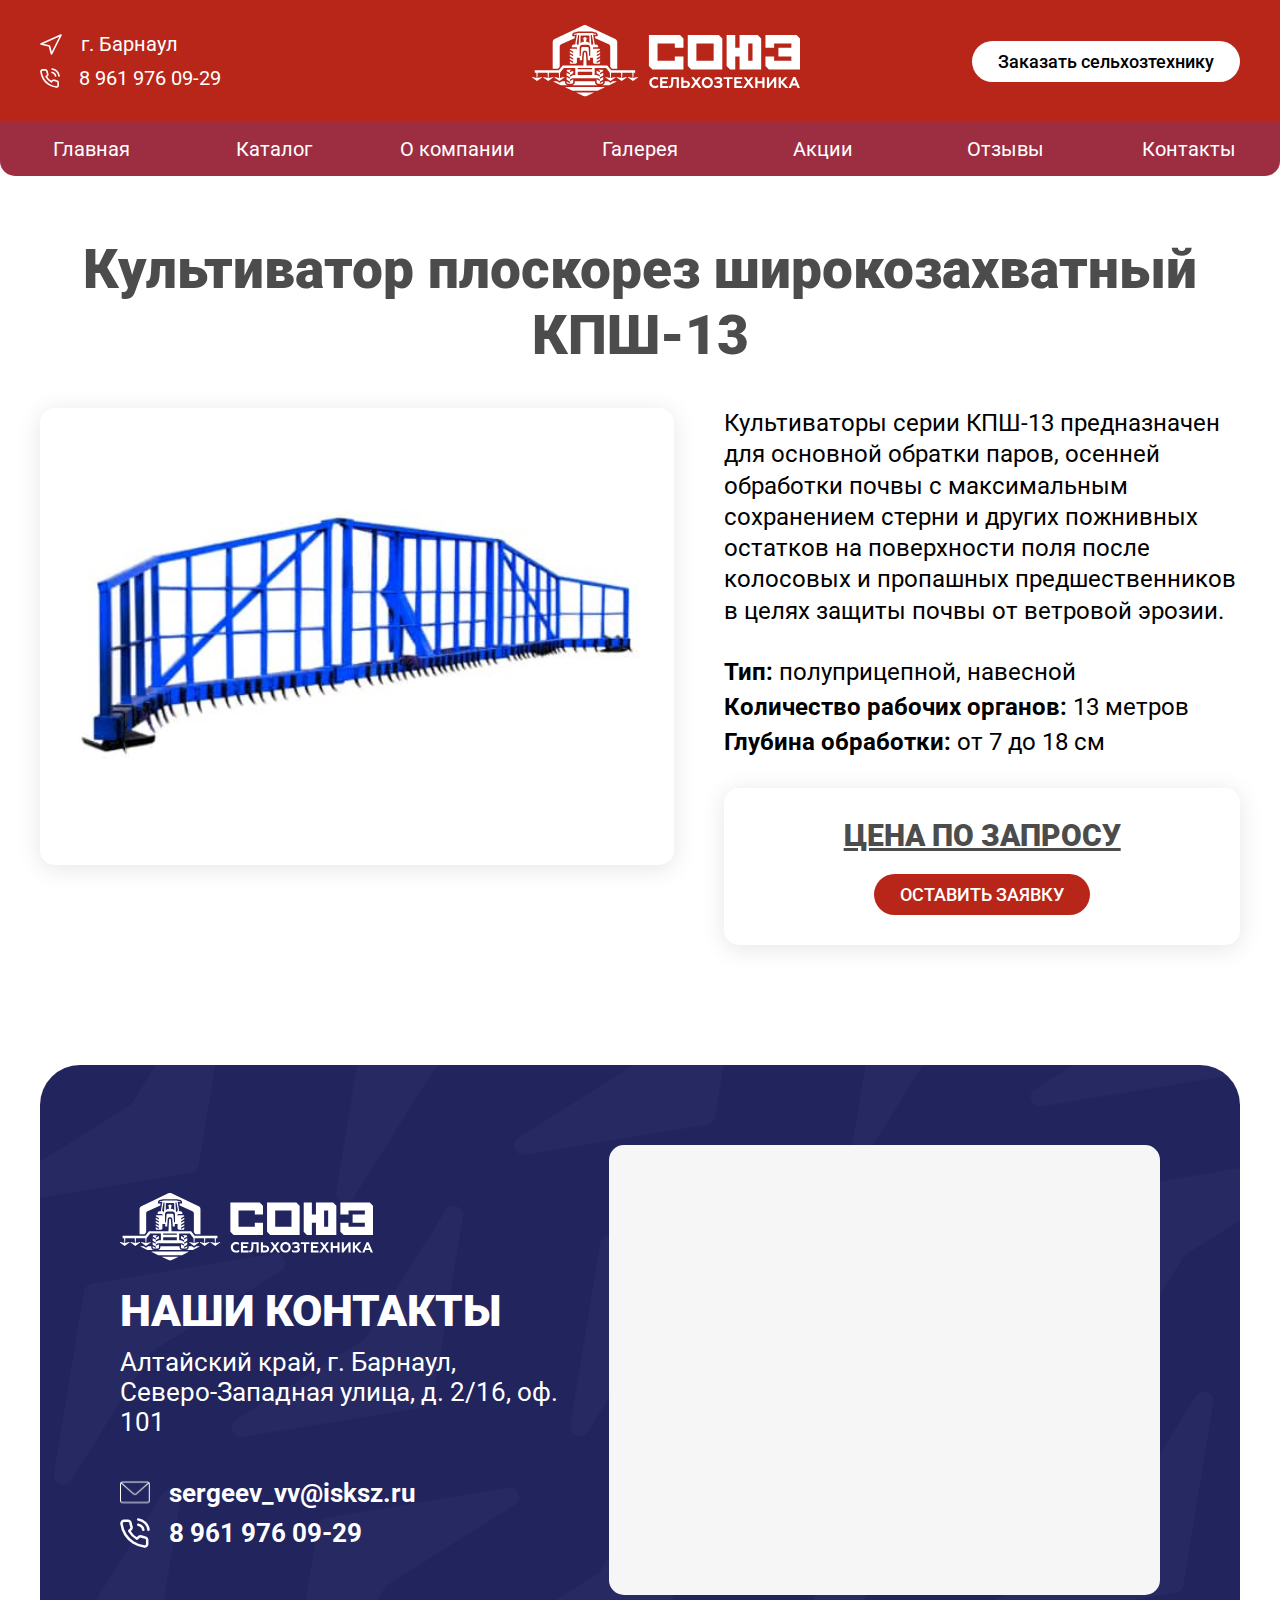
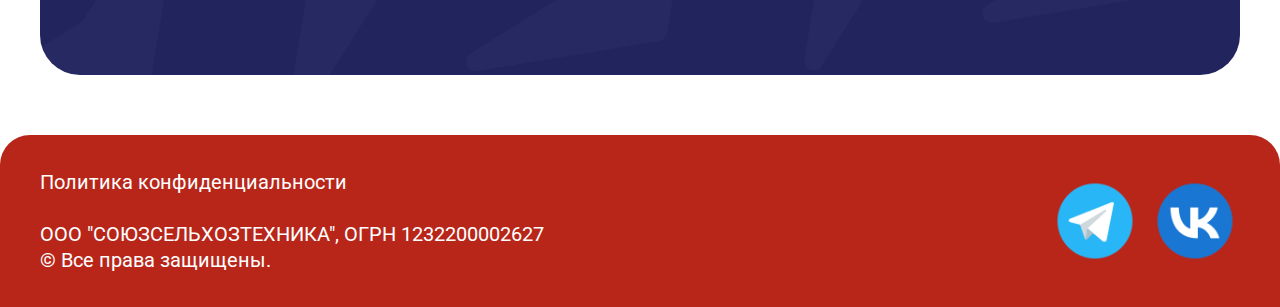
==== card.html @ 5f53c9a0 "catalog" ====
<!DOCTYPE html>
<html lang="ru">

<head>
    <meta charset="UTF-8">
    <meta name="viewport" content="width=device-width, initial-scale=1.0">
    <title>СОЮЗ "Союзсельхозтехника"</title>
    <meta name="theme-color" content="$prime">
    <!-- <link rel="shortcut icon" href="favicon.ico" type="image/x-icon"> -->
    <link
        href="https://fonts.googleapis.com/css2?family=Roboto:ital,wght@0,100;0,300;0,400;0,500;0,700;0,900;1,100;1,300;1,400;1,500;1,700;1,900&display=swap"
        rel="stylesheet">
    <link rel="stylesheet" href="./css/style.css">
    <link rel="stylesheet" href="./css/jquery.fancybox.min.css">

</head>

<body class="fx-col">
    <header class="header">
        <div class="header-top fx-ac fx-jb">
            <p class="header-cont">
                <span class="fx-ac header-cont__item">
                    <img src="img/location.svg" alt="i">
                    <span>г. Барнаул</span>
                </span>
                <span class="fx-ac header-cont__item">
                    <img src="img/phone.svg" alt="i">
                    <a href="tel:89619760929">8 961 976 09-29</a>
                </span>
            </p>
            <a href="#" class="logo"><img src="img/logo.svg" alt="i"></a>
            <a href="#" class="btn --white" data-modal="modal">Заказать сельхозтехнику</a>
            <button class="btn__menu"><span></span></button>
        </div>
        <ul class="header-nav fx-ac fx-jb">
            <li><a href="./index.html" class="header-nav__link">Главная</a></li>
            <li><a href="./catalog.html" class="header-nav__link">Каталог</a></li>
            <li><a href="#" class="header-nav__link">О компании</a></li>
            <li><a href="#" class="header-nav__link">Галерея</a></li>
            <li><a href="#" class="header-nav__link">Акции</a></li>
            <li><a href="#" class="header-nav__link">Отзывы</a></li>
            <li><a href="#" class="header-nav__link">Контакты</a></li>
            <li class="mob-show"><button data-modal="modal" class="btn --white">Заказать сельхозтехнику</button></li>
            <li class="mob-show">
                <span class="fx-ac header-cont__item">
                    <img src="img/phone.svg" alt="i">
                    <a href="tel:89619760929">8 961 976 09-29</a>
                </span>
                <span class="fx-ac header-cont__item">
                    <img src="img/location.svg" alt="i">
                    <span>
                        Алтайский край, г. Барнаул, <br>
                        Северо-Западная улица, д. 2, оф. 101
                    </span>
                </span>
            </li>
        </ul>
    </header>

    <main class="card">
        <div class="container">
            <h1 class="h2">Культиватор плоскорез широкозахватный КПШ-13</h1>

            <div class="card-wrap fx-as">
                <div class="card-img">
                    <img src="img/it-3.jpg" alt="it">
                </div>
                <div class="card-title">
                    <p>
                        Культиваторы серии КПШ-13 предназначен для основной обратки паров, осенней обработки почвы с
                        максимальным сохранением стерни и других пожнивных остатков на поверхности поля после колосовых
                        и пропашных предшественников в целях защиты почвы от ветровой эрозии.
                    </p>
                    <ul>
                        <li><b>Тип:</b> полуприцепной, навесной</li>
                        <li><b>Количество рабочих органов:</b> 13 метров</li>
                        <li><b>Глубина обработки:</b> от 7 до 18 см</li>
                    </ul>
                    <div class="card-price">
                        <h3 class="h2">ЦЕНА ПО ЗАПРОСУ</h3>
                        <button class="btn" data-modal="modal">ОСТАВИТЬ ЗАЯВКУ</button>
                    </div>
                </div>
            </div>

        </div>
    </main>

    <section class="contacts">
        <div class="container">
            <div class="contacts-box fx-ac">
                <div class="title">
                    <img src="img/logo.svg" class="logo" alt="i" loading="lazy">
                    <h2>НАШИ КОНТАКТЫ</h2>
                    <p class="text">
                        Алтайский край, г. Барнаул, <br>
                        Северо-Западная улица, д. 2/16, оф. 101
                    </p>
                    <p class="header-cont">
                        <span class="fx-ac header-cont__item">
                            <img src="img/email.svg" alt="i">
                            <a href="mailto:sergeev_vv@isksz.ru">sergeev_vv@isksz.ru</a>
                        </span>
                        <span class="fx-ac header-cont__item">
                            <img src="img/phone.svg" alt="i">
                            <a href="tel:89619760929">8 961 976 09-29</a>
                        </span>
                    </p>
                </div>
                <iframe
                    src="https://yandex.ru/map-widget/v1/?um=constructor%3A0839fcd474fe929800f3a0167cd0bfcd900f1a19b8a05e85f59c78dbe3d756e3&amp;source=constructor"
                    loading="lazy"></iframe>
            </div>
        </div>
    </section>

    <footer class="footer">
        <div class="continer fx-ac fx-jb">
            <p class="footer__text">
                <a href="#">Политика конфиденциальности</a>
                <br>
                <br>
                ООО "СОЮЗСЕЛЬХОЗТЕХНИКА", <br class="mob-show">
                ОГРН 1232200002627 <br>
                © Все права защищены.
            </p>
            <div class="soc fx-ac">
                <a href="#" target="_blank"><img src="img/telegram.svg" alt="i" loading="lazy"></a>
                <a href="#" target="_blank"><img src="img/VK.svg" alt="i" loading="lazy"></a>
            </div>
        </div>
    </footer>

    <div class="modal" id="modal">
        <div class="modal-content">
            <button class="modal-close">&times;</button>
            <h3 class="h2">ОСТАВЬТЕ ЗАЯВКУ</h3>
            <p>Наши менеджеры свяжутся с Вами и ответят на все интересующие вопросы.</p>
            <form action="#" class="fx-w fx-jb">
                <div class="inp-wrap">
                    <label for="m_name">Ваше имя, фамилия</label>
                    <input type="text" id="m_name" name="uname" required placeholder="Иван Иванов">
                </div>
                <div class="inp-wrap">
                    <label for="m_phone">Номер телефона</label>
                    <input type="tel" name="uphone" id="m_phone" required placeholder="+7 999 999 99-99">
                </div>
                <div class="inp-wrap checkbox">
                    <input type="checkbox" name="checkbox" checked id="checkbox" required>
                    <label for="checkbox" class="checkbox">Я даю согласие на обработку моей личной информации</label>
                </div>
                <button type="submit" class="btn">ОТПРАВИТЬ</button>
            </form>
        </div>
    </div>

    <script src="js/jquery-3.7.1.min.js"></script>
    <script src="js/slick.min.js"></script>
    <script src="js/script.js"></script>
    <script src="js/jquery.fancybox.min.js"></script>
</body>

</html>
---- css/style.css ----
html{font-family:sans-serif;-ms-text-size-adjust:100%;-webkit-text-size-adjust:100%}body{margin:0}article,aside,details,figcaption,figure,footer,header,hgroup,main,nav,section,summary{display:block}audio,canvas,progress,video{display:inline-block;vertical-align:baseline}audio:not([controls]){display:none;height:0}[hidden],template{display:none}a{background:rgba(0,0,0,0)}a:active,a:hover{outline:0}abbr[title]{border-bottom:1px dotted}b,strong{font-weight:bold}dfn{font-style:italic}h1{font-size:2em;margin:.67em 0}mark{background:#ff0;color:#000}small{font-size:80%}sub,sup{font-size:75%;line-height:0;position:relative;vertical-align:baseline}sup{top:-0.5em}sub{bottom:-0.25em}img{border:0}svg:not(:root){overflow:hidden}figure{margin:1em 40px}hr{-moz-box-sizing:content-box;-webkit-box-sizing:content-box;box-sizing:content-box;height:0}pre{overflow:auto}code,kbd,pre,samp{font-family:monospace,monospace;font-size:1em}button,input,optgroup,select,textarea{color:inherit;font:inherit;margin:0}button{overflow:visible}button,select{text-transform:none}button,html input[type=button],input[type=reset],input[type=submit]{-webkit-appearance:button;cursor:pointer}button[disabled],html input[disabled]{cursor:default}button::-moz-focus-inner,input::-moz-focus-inner{border:0;padding:0}input{line-height:normal}input[type=checkbox],input[type=radio]{-webkit-box-sizing:border-box;-moz-box-sizing:border-box;box-sizing:border-box;padding:0}input[type=number]::-webkit-inner-spin-button,input[type=number]::-webkit-outer-spin-button{height:auto}input[type=search]{-webkit-appearance:textfield;-moz-box-sizing:content-box;-webkit-box-sizing:content-box;box-sizing:content-box}input[type=search]::-webkit-search-cancel-button,input[type=search]::-webkit-search-decoration{-webkit-appearance:none}legend{border:0;padding:0}textarea{overflow:auto}optgroup{font-weight:bold}table{border-collapse:collapse;border-spacing:0}td,th{padding:0}*{padding:0;margin:0;-webkit-box-sizing:border-box;-moz-box-sizing:border-box;box-sizing:border-box;border:none;outline:none}:root{--padd: 80px;--fz: 22px}html{scroll-behavior:smooth}body{min-height:100vh;color:#000;background-color:#fff;font-family:"Roboto",sans-serif}body.is_active{overflow:hidden}.container{width:100%;max-width:-webkit-calc(1600px + var(--padd) + var(--padd));max-width:calc(1600px + var(--padd) + var(--padd));margin-left:auto;margin-right:auto;padding:0 var(--padd)}img{max-width:100%}a,button{display:inline-block;text-decoration:none;-webkit-transition:all ease .2s;-o-transition:all ease .2s;transition:all ease .2s;background-color:rgba(0,0,0,0)}a:active,button:active{-webkit-transform:scale(0.98);-ms-transform:scale(0.98);-o-transform:scale(0.98);transform:scale(0.98)}a img,button img{display:block}strong{font-weight:600}section{padding:60px 0}h2,.h2{font-size:55px;line-height:120%;font-weight:900;color:#4c4c4c;margin:0 0 40px}mark{background-color:#b8261a;color:#000;display:inline-block;padding:2px 8px 4px}.btn{font-size:var(--fz);line-height:28px;line-height:100%;font-weight:500;text-align:center;color:#fff;display:inline-block;-webkit-border-radius:40px;border-radius:40px;background-color:#b8261a;padding:12px 32px 11px;position:relative;z-index:1;overflow:hidden;-webkit-transition:.3s ease all;-o-transition:.3s ease all;transition:.3s ease all}.btn:hover{background-color:rgba(184,38,26,.8)}.btn.--lg{font-size:35px;padding:23px 40px}.btn.--white{color:#000;background-color:#fff}.btn.--white:hover{background-color:rgba(255,255,255,.8)}@media screen and (max-width: 1500px){.btn{font-size:18px}}input{width:100%;display:block;height:50px;border:1px solid #c8c8c8;-webkit-border-radius:60px;border-radius:60px;padding:0 20px}input::-webkit-input-placeholder{color:#dadada}input::-moz-placeholder{color:#dadada}input:-ms-input-placeholder{color:#dadada}input::-ms-input-placeholder{color:#dadada}input::placeholder{color:#dadada}.fx,.fx-w,.fx-ac,.fx-as,.fx-col,.fx-jb,.fx-ae{display:-webkit-box;display:-webkit-flex;display:-moz-box;display:-ms-flexbox;display:flex}.fx-col{-webkit-box-orient:vertical;-webkit-box-direction:normal;-webkit-flex-direction:column;-moz-box-orient:vertical;-moz-box-direction:normal;-ms-flex-direction:column;flex-direction:column}.fx-w{-webkit-flex-wrap:wrap;-ms-flex-wrap:wrap;flex-wrap:wrap}.fx-as{-webkit-box-align:start;-webkit-align-items:flex-start;-moz-box-align:start;-ms-flex-align:start;align-items:flex-start}.fx-ac{-webkit-box-align:center;-webkit-align-items:center;-moz-box-align:center;-ms-flex-align:center;align-items:center}.fx-jc{-webkit-box-pack:center;-webkit-justify-content:center;-moz-box-pack:center;-ms-flex-pack:center;justify-content:center}.fx-jb{-webkit-box-pack:justify;-webkit-justify-content:space-between;-moz-box-pack:justify;-ms-flex-pack:justify;justify-content:space-between}.fx-ae{-webkit-box-align:end;-webkit-align-items:end;-moz-box-align:end;-ms-flex-align:end;align-items:end}.link{width:-webkit-fit-content;width:-moz-fit-content;width:fit-content;gap:15px;color:#000;margin-top:15px}.link img{max-width:35px}.link span{display:inline-block;border-bottom:1px solid #b8261a}@media screen and (max-width: 1000px){.mob-hide{display:none !important}}@media screen and (min-width: 1000px){.mob-show{display:none !important}}@media screen and (max-width: 1500px){:root{--padd: 40px;--fz: 20px}.btn{padding:12px 26px 11px}}@media screen and (max-width: 1000px){:root{--padd: 15px;--fz: 20px}h2,.h2{font-size:38px}}@media screen and (max-width: 720px){section{padding:25px 0}.btn{font-size:18px;padding:10px 20px}.btn.--lg{padding:10px 20px;font-size:17px}h2,.h2{font-size:24px;text-align:center;margin-bottom:25px}}.slick-slider{position:relative;display:block;-webkit-box-sizing:border-box;-moz-box-sizing:border-box;box-sizing:border-box;-webkit-touch-callout:none;-webkit-user-select:none;-moz-user-select:none;-ms-user-select:none;user-select:none;-ms-touch-action:pan-y;touch-action:pan-y;-webkit-tap-highlight-color:rgba(0,0,0,0)}.slick-list{position:relative;overflow:hidden;display:block;margin:0;padding:0}.slick-list:focus{outline:none}.slick-list.dragging{cursor:pointer;cursor:hand}.slick-slider{width:100%;position:relative;left:0}.slick-slider .slick-track,.slick-slider .slick-list{-webkit-transform:translate3d(0, 0, 0);-ms-transform:translate3d(0, 0, 0);-o-transform:translate3d(0, 0, 0);transform:translate3d(0, 0, 0)}.slick-track{position:relative;left:0;top:0;display:block;margin-left:auto;margin-right:auto}.slick-track:before,.slick-track:after{content:"";display:table}.slick-track:after{clear:both}.slick-loading .slick-track{visibility:hidden}.slick-slide{float:left;height:100%;margin:0;min-height:1px;-webkit-transition:all ease .3s;-o-transition:all ease .3s;transition:all ease .3s}.slick-slide img{display:block}.slick-slide.slick-loading img{display:none;display:none}.slick-slide.dragging img{pointer-events:none}.slick-initialized .slick-slide{display:block}.slick-loading .slick-slide{visibility:hidden}.slick-vertical .slick-slide{display:block;height:auto}.slick-arrow.slick-hidden{display:none}.slick-arrow{width:40px;height:40px;font-size:0;color:rgba(0,0,0,0);position:absolute;z-index:9999;top:40%;-webkit-transform:translateY(-50%) !important;-ms-transform:translateY(-50%) !important;-o-transform:translateY(-50%) !important;transform:translateY(-50%) !important;border:none;background-color:#eee;background-image:url("../img/slick_arrow.svg");background-repeat:no-repeat;background-position:center center;-webkit-background-size:50% auto;-o-background-size:50% auto;background-size:50% auto;-webkit-border-radius:50px;border-radius:50px}.slick-arrow::before{display:none}.slick-prev{left:0;-webkit-transform:scaleX(-1) translateY(-50%) !important;-ms-transform:scaleX(-1) translateY(-50%) !important;-o-transform:scaleX(-1) translateY(-50%) !important;transform:scaleX(-1) translateY(-50%) !important}.slick-next{right:0}.slick-dots{display:-webkit-box;display:-webkit-flex;display:-moz-box;display:-ms-flexbox;display:flex;-webkit-box-align:center;-webkit-align-items:center;-moz-box-align:center;-ms-flex-align:center;align-items:center;-webkit-box-pack:center;-webkit-justify-content:center;-moz-box-pack:center;-ms-flex-pack:center;justify-content:center;list-style:none;padding-top:40px}.slick-dots li{padding:4px;font-size:0}.slick-dots button{width:10px;height:10px;-webkit-border-radius:50%;border-radius:50%;font-size:0;margin:0;background-color:rgba(0,0,0,.1)}.slick-dots .slick-active button{background-color:#000}.slick-disabled{cursor:no-drop;pointer-events:none;opacity:.5}@media screen and (max-width: 1100px){.slick-arrow{width:30px;height:30px}}.modal{display:none;position:fixed;top:0;left:0;height:100%;width:100%;z-index:9999999999;background-color:rgba(0,0,0,.6);padding:0;-webkit-box-sizing:border-box;-moz-box-sizing:border-box;box-sizing:border-box}.modal-content{width:94%;min-height:100px;max-height:98%;display:block;position:absolute;top:50%;left:50%;-webkit-transform:translate(-50%, -50%);-ms-transform:translate(-50%, -50%);-o-transform:translate(-50%, -50%);transform:translate(-50%, -50%);background-color:#fff;max-width:613px;overflow-y:scroll;color:#000;text-align:left;-webkit-border-radius:24px;border-radius:24px;-ms-overflow-style:none;scrollbar-width:none}.modal-content::-webkit-scrollbar{display:none;width:0;height:0}.modal .h2{font-size:32px;padding:30px 40px 25px;color:#fff;background-color:#b8261a;text-align:left;margin-bottom:30px}.modal p{font-size:18px;padding:0 40px;line-height:130%;margin:0 0 15px}.modal label{display:block;width:100%;margin-bottom:5px;color:#4c4c4c;opacity:.8}.modal .btn{width:49%}.modal .inp-wrap{display:block;width:49%}.modal .inp-wrap.checkbox label{position:relative;z-index:1;padding-left:34px}.modal .inp-wrap.checkbox label::before{content:"";display:block;width:20px;height:20px;border:1px solid #c8c8c8;position:absolute;top:2px;left:0;-webkit-border-radius:2px;border-radius:2px;background-repeat:no-repeat;background-position:center center;-webkit-background-size:contain;-o-background-size:contain;background-size:contain}.modal .inp-wrap.checkbox input{display:none}.modal .inp-wrap.checkbox input:checked~label::before{background-image:url("../img/check.svg");border-color:#b8261a;background-color:#b8261a}.modal form{padding:0 40px 50px;gap:20px 0}.modal-close{position:absolute;top:15px;right:26px;font-weight:300;font-size:50px;line-height:120%;color:#fff;z-index:999;width:36px}@media screen and (max-width: 720px){.modal-close{top:10px;right:20px;font-size:40px}.modal label{font-size:14px;margin-bottom:2px}.modal .h2{padding:25px 30px 20px;font-size:24px;margin-bottom:20px}.modal p{font-size:16px;padding:0 30px}.modal form{display:block;padding:0 30px 35px}.modal .inp-wrap{margin-bottom:15px}.modal .btn{min-height:50px}.modal .btn,.modal .inp-wrap{width:100%}}.header{width:100%;color:#fff;position:relative;z-index:9999}.header a{color:#fff}.header .logo{max-width:21vw}.header-top{background-color:#b8261a;padding:25px var(--padd)}.header-nav{background-color:#9d2e42;text-align:center;-webkit-border-radius:0 0 15px 15px;border-radius:0 0 15px 15px;overflow:hidden;list-style:none}.header-nav li{width:14.28%}.header-nav__link{display:block;width:100%;padding:15px;font-size:var(--fz)}@media screen and (min-width: 1000px){.header-nav__link.active,.header-nav__link:hover{background-color:#b8261a}}.header-cont{display:block;width:317px}.header-cont img{-webkit-filter:brightness(10);filter:brightness(10)}.header-cont__item{gap:19px;font-size:var(--fz)}.header-cont a:hover{text-decoration:underline}.header-cont__item{margin-bottom:15px}.header-cont__item:last-child{margin-bottom:0}.header .btn__menu{display:none}@media screen and (max-width: 1500px){.header-cont{width:320px}.header-cont__item{margin-bottom:10px}}@media screen and (max-width: 1000px){.header-top{min-height:70px;padding:15px var(--padd)}.header-top .btn{display:none}.header .logo{max-width:147px}.header-cont{display:none}.header-cont__item{width:100%;font-size:18px;max-width:390px;text-align:left;margin:0 auto;padding:6px 0}.header-cont img{-webkit-filter:brightness(0);filter:brightness(0)}.header-cont a{color:#4c4c4c}.header .btn{margin:0 20px 0 auto}.header .btn__menu{z-index:9999;display:inline-block;position:relative;width:30px;height:30px;margin:0}.header .btn__menu span{position:absolute;top:50%;left:0;margin-top:-1px;display:block;width:100%;height:2px;-webkit-transition:all ease .3s;-o-transition:all ease .3s;transition:all ease .3s;background-color:#fff}.header .btn__menu span::after,.header .btn__menu span::before{content:"";display:block;width:100%;height:2px;background-color:#fff;position:absolute;top:10px;right:0;-webkit-transition:all ease .3s;-o-transition:all ease .3s;transition:all ease .3s}.header .btn__menu span::before{top:-10px;left:0}.header .btn__menu.is_active span{-webkit-transform:rotate(-45deg);-ms-transform:rotate(-45deg);-o-transform:rotate(-45deg);transform:rotate(-45deg)}.header .btn__menu.is_active span::before{background-color:rgba(0,0,0,0)}.header .btn__menu.is_active span::after{top:50%;-webkit-transform:rotate(-90deg);-ms-transform:rotate(-90deg);-o-transform:rotate(-90deg);transform:rotate(-90deg)}.header-nav{position:fixed;top:70px;left:0;z-index:999;width:100%;height:-webkit-calc(100% - 70px);height:calc(100% - 70px);background-color:#fff;display:block;padding:24px 20px;color:#4c4c4c;-webkit-transition:all ease .3s;-o-transition:all ease .3s;transition:all ease .3s;-webkit-transform:translateX(110%);-ms-transform:translateX(110%);-o-transform:translateX(110%);transform:translateX(110%);overflow-y:scroll}.header-nav::-webkit-scrollbar{display:none}.header-nav li{width:100%}.header-nav__link,.header-nav a{padding:10px;color:#4c4c4c;width:100%;font-size:20px}.header-nav .btn.--white{color:#fff;background-color:#b8261a;padding:15px 30px;margin:15px auto 20px}.header-nav.is_active{-webkit-transform:translateX(0);-ms-transform:translateX(0);-o-transform:translateX(0);transform:translateX(0)}}.footer{color:#fff;-webkit-border-radius:30px 30px 0 0;border-radius:30px 30px 0 0;background-color:#b8261a;padding:34px var(--padd);margin-top:auto}.footer__text{font-size:var(--fz);line-height:130%}.footer a{color:#fff}.footer a:hover{text-decoration:underline}.footer .soc{gap:10px}.footer .soc img{max-width:90px}@media screen and (max-width: 1500px){.footer img{max-width:90px}}@media screen and (max-width: 700px){.footer{padding:18px 20px;-webkit-border-radius:15px 15px 0 0;border-radius:15px 15px 0 0}.footer__text{font-size:12px}.footer img{width:50px;height:50px}}.main{position:relative;z-index:1;padding:0 0 8vw;top:-10px}.main__head{margin:0 0 84px;width:100%}.main__bg{position:absolute;top:0;left:0;width:100%;height:100%;-o-object-fit:cover;object-fit:cover;-o-object-position:center bottom;object-position:center bottom;z-index:-111}.main .content{width:520px;max-width:70%}.main .container{padding:8vw var(--padd) 7.5vw}.main__text{font-size:30px;text-align:center;color:#fff;margin-bottom:16px}.main .btn{width:100%;max-width:520px}@media screen and (max-width: 720px){.main .container{padding:13vw var(--padd) 14.5vw}.main__head{margin-bottom:30px}.main__text{font-size:16px}}.cat{padding-top:0}.cat-wrap{gap:50px}.cat .item{text-align:center;width:-webkit-calc(33.33% - 34px);width:calc(33.33% - 34px);padding:34px;-webkit-border-radius:15px;border-radius:15px;-webkit-box-shadow:0px 3.97px 25px 0px rgba(0,0,0,.1);box-shadow:0px 3.97px 25px 0px rgba(0,0,0,.1);color:#000}.cat .item img{display:block;width:100%;margin:0 0 20px}.cat .item h3{font-weight:600;font-size:34px;margin:0}.cat--main{padding:78px 0}.cat--main .h2{text-align:center}.cat--main .cat-wrap{padding-bottom:60px}.cat--main .cat-wrap:last-of-type{padding-bottom:0}.cat .subheading{font-size:30px;margin:0 0 30px;color:#4c4c4c}@media screen and (max-width: 1500px){.cat-wrap{gap:20px}.cat .item{width:-webkit-calc(33.33% - 14px);width:calc(33.33% - 14px)}.cat .item h3{font-size:26px}}@media screen and (max-width: 1000px){.cat-wrap{gap:20px}.cat .item{width:-webkit-calc(50% - 10px);width:calc(50% - 10px);padding:10px 10px 30px}.cat .item img{margin-bottom:12px}}@media screen and (max-width: 720px){.cat .subheading{text-align:left;font-size:20px;margin-bottom:15px}.cat-wrap{gap:15px 10px}.cat .item{width:-webkit-calc(50% - 5px);width:calc(50% - 5px);-webkit-border-radius:8px;border-radius:8px;padding:10px 10px 15px}.cat .item h3{font-size:14px}.cat--main{padding:38px 0 60px}.cat--main .cat-wrap{padding-bottom:40px}}.why{overflow:hidden}@media screen and (min-width: 1000px){.why .title{position:relative;z-index:1}.why .title::before{content:"";pointer-events:none;display:block;width:120%;height:180%;position:absolute;z-index:-11;top:52%;left:24%;-webkit-transform:translate(-50%, -50%);-ms-transform:translate(-50%, -50%);-o-transform:translate(-50%, -50%);transform:translate(-50%, -50%);background-repeat:no-repeat;background-position:center center;-webkit-background-size:contain;-o-background-size:contain;background-size:contain;background-image:url("../img/vec-bg.svg")}}.why .descr{font-size:20px;color:#1e1e1e;margin:0 0 20px}.why h2{width:-webkit-fit-content;width:-moz-fit-content;width:fit-content;padding-bottom:3px;border-bottom:2px solid #b8261a}.why .text{font-size:26px;line-height:130%;margin:0 0 40px}.why .title,.why__img{width:48%}@media screen and (max-width: 1500px){.why .text{font-size:20px}}@media screen and (max-width: 1000px){.why h2,.why .descr{margin-left:auto;margin-right:auto;text-align:center}.why .text{text-align:center}.why__img{width:100%;display:block}.why .btn{display:block}.why .title{width:100%;max-width:600px;margin:0 auto}}@media screen and (max-width: 720px){.why .descr{font-size:14px;margin-bottom:8px}.why .text{font-size:16px;margin-bottom:20px}}.features{background-repeat:no-repeat;background-position:center center;-webkit-background-size:contain;-o-background-size:contain;background-size:contain;background-image:url("../img/line.svg")}.features .item{border:1px solid #0f17bb;padding:40px;-webkit-border-radius:15px;border-radius:15px;width:30%;text-align:center;background-color:#fff;-webkit-box-shadow:0px 3.97px 25px 0px rgba(0,0,0,.1);box-shadow:0px 3.97px 25px 0px rgba(0,0,0,.1)}.features .item h3{font-size:36px;color:#b8261a;line-height:130%;margin-bottom:20px}.features .item p{font-size:22px;line-height:130%;color:#4c4c4c}@media screen and (max-width: 1500px){.features .item{padding:25px;width:32%}.features .item h3{font-size:26px}.features .item p{font-size:18px}}@media screen and (max-width: 1000px){.features .container{gap:30px 6%}.features .item{width:47%;margin:0 auto}}@media screen and (max-width: 720px){.features{background-image:url("../img/line-mob.svg");-webkit-background-size:cover;-o-background-size:cover;background-size:cover}.features .container{gap:24px 6%}.features .item{width:100%}.features .item h3{margin-bottom:14px}.features .item h3 br{display:none}}.galery{text-align:center;overflow:hidden}.galery h2{margin-bottom:32px}.galery-slide{width:75vw;max-width:777px;padding:110px 0}@media screen and (max-width: 720px){.galery-slide{padding:60px 0}}@media screen and (max-width: 720px){.galery-slide{padding:40px 0}}.galery-slider{max-width:1920px;margin:0 auto}.galery-slider img{margin:0 auto;display:block;-webkit-border-radius:15px;border-radius:15px}.galery-slider .slick-slide{-webkit-transition:-webkit-transform .3;transition:-webkit-transform .3;-o-transition:-o-transform .3;transition:transform .3;transition:transform .3, -webkit-transform .3, -o-transform .3}.galery-slider .slick-track{display:-webkit-box !important;display:-webkit-flex !important;display:-moz-box !important;display:-ms-flexbox !important;display:flex !important;-webkit-box-align:center;-webkit-align-items:center;-moz-box-align:center;-ms-flex-align:center;align-items:center}.galery-slider .slick-slide,.galery-slider .slick-slide[aria-hidden=true]:not(.slick-cloned)~.slick-cloned[aria-hidden=true]{-webkit-transform:scale(0.8);-ms-transform:scale(0.8);-o-transform:scale(0.8);transform:scale(0.8);opacity:.5}.galery-slider .slick-center,.galery-slider .slick-slide[aria-hidden=true]:not([tabindex="-1"])+.slick-cloned[aria-hidden=true]{-webkit-transform:scale(1.12);-ms-transform:scale(1.12);-o-transform:scale(1.12);transform:scale(1.12);opacity:1}@media screen and (max-width: 720px){.galery-slider .slick-slide,.galery-slider .slick-slide[aria-hidden=true]:not(.slick-cloned)~.slick-cloned[aria-hidden=true]{-webkit-transform:scale(0.8);-ms-transform:scale(0.8);-o-transform:scale(0.8);transform:scale(0.8)}.galery-slider .slick-center,.galery-slider .slick-slide[aria-hidden=true]:not([tabindex="-1"])+.slick-cloned[aria-hidden=true]{-webkit-transform:scale(1.11);-ms-transform:scale(1.11);-o-transform:scale(1.11);transform:scale(1.11)}}.partners{text-align:center}.partners img{width:17%;display:block;max-height:170px;-o-object-position:center center;object-position:center center;-o-object-fit:contain;object-fit:contain;margin:0 auto}@media screen and (max-width: 1000px){.partners-wrap{overflow-x:scroll;gap:32px;width:100vw;position:relative;z-index:1;left:-webkit-calc(0px - var(--padd));left:calc(0px - var(--padd));padding:0 var(--padd)}.partners-wrap::-webkit-scrollbar{display:none}.partners img{width:32vw}}.contacts-box{padding:80px;-webkit-border-radius:40px;border-radius:40px;background-color:rgba(9,12,75,.9);color:#fff;background-repeat:no-repeat;background-position:center center;-webkit-background-size:cover;-o-background-size:cover;background-size:cover;background-image:url("../img/patern.svg")}.contacts-box *{color:#fff}.contacts-box .logo{width:100%;max-width:54%;margin-bottom:20px}.contacts-box .title{width:45%}.contacts-box iframe{-webkit-border-radius:15px;border-radius:15px;background-color:#f6f6f6;width:53%;min-height:450px;margin-left:auto}.contacts-box .text{font-size:26px;margin-bottom:40px}.contacts-box .header-cont{display:block !important}.contacts-box .header-cont__item{font-weight:bold;font-size:26px}.contacts-box .header-cont__item img{width:30px}.contacts-box h2{font-size:44px;margin-bottom:10px}@media screen and (max-width: 1200px){.contacts-box{padding:30px}.contacts-box .logo{max-width:68%}}@media screen and (max-width: 1000px){.contacts-box .header-cont a{color:#fff}.contacts-box .header-cont img{-webkit-filter:brightness(10);filter:brightness(10)}}@media screen and (max-width: 900px){.contacts-box{display:block;padding:20px;-webkit-border-radius:15px;border-radius:15px}.contacts-box .title{width:100%}.contacts-box .logo{margin-bottom:10px}.contacts-box h2{font-size:26px;text-align:left}.contacts-box .text{font-size:18px;margin-bottom:10px}.contacts-box iframe{margin-top:20px;-webkit-border-radius:10px;border-radius:10px;width:100%;min-height:400px}.contacts-box .header-cont{width:100%}.contacts-box .header-cont__item{gap:11px;font-size:20px}.contacts-box .header-cont__item img{width:25px}}.card{padding:60px 0}.card .h2{text-align:center}.card-wrap{gap:50px}.card-img{width:-webkit-calc(56% - 25px);width:calc(56% - 25px);-webkit-border-radius:15px;border-radius:15px;overflow:hidden;-webkit-box-shadow:0px 3.97px 25px 0px rgba(0,0,0,.1);box-shadow:0px 3.97px 25px 0px rgba(0,0,0,.1);padding:30px}.card-img img{display:block;width:100%}.card-title{width:-webkit-calc(46% - 25px);width:calc(46% - 25px)}.card-title p{font-size:24px;line-height:130%;margin:0 0 30px}.card-title ul{list-style:none;margin:0 0 30px}.card-title ul li{font-size:24px;line-height:130%;margin-bottom:4px}.card-title ul li:last-child{margin:0}.card-price{text-align:center;padding:30px;-webkit-border-radius:15px;border-radius:15px;-webkit-box-shadow:0px 3.97px 25px 0px rgba(0,0,0,.1);box-shadow:0px 3.97px 25px 0px rgba(0,0,0,.1)}.card-price .h2{font-size:30px;text-decoration:underline;margin:0 0 20px}/*# sourceMappingURL=style.css.map */
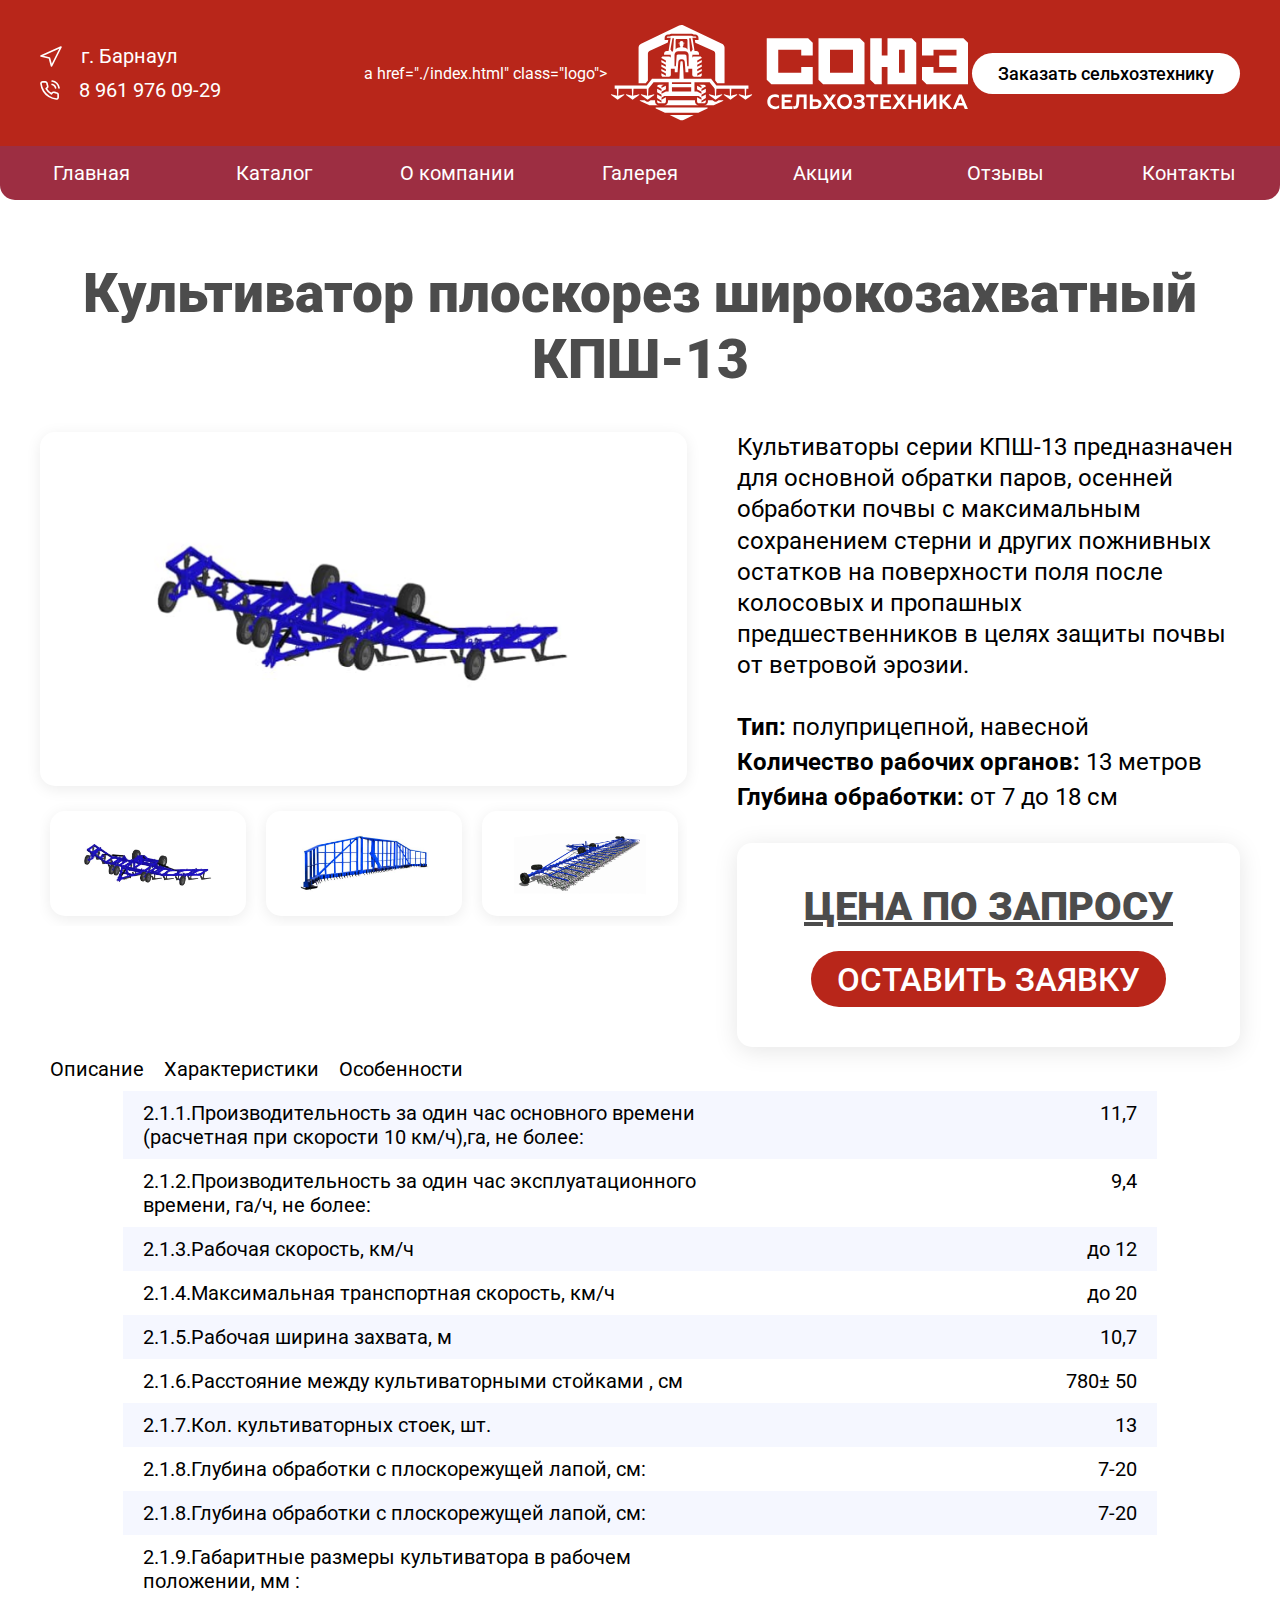
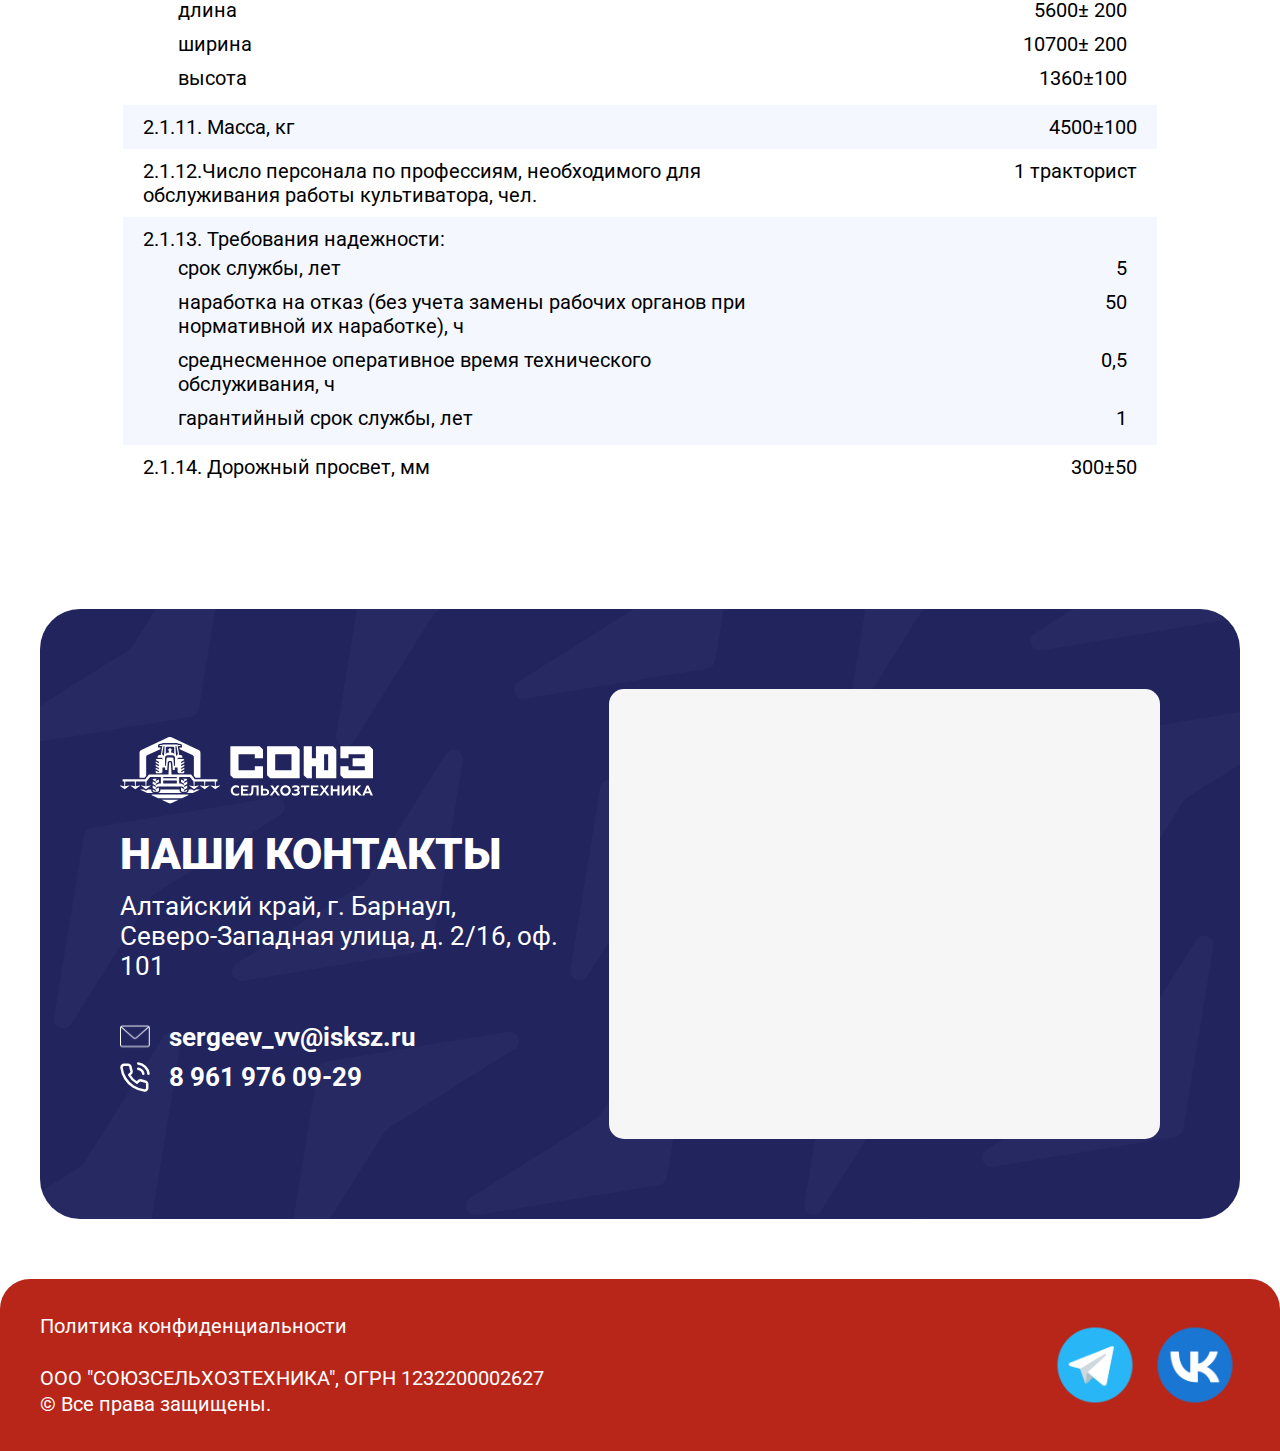
==== commit f9568b1a: "card new ver" ====
--- a/card.html
+++ b/card.html
@@ -28,7 +28,7 @@
                     <a href="tel:89619760929">8 961 976 09-29</a>
                 </span>
             </p>
-            <a href="#" class="logo"><img src="img/logo.svg" alt="i"></a>
+            a href="./index.html" class="logo"><img src="img/logo.svg" alt="i"></a>
             <a href="#" class="btn --white" data-modal="modal">Заказать сельхозтехнику</a>
             <button class="btn__menu"><span></span></button>
         </div>
@@ -63,7 +63,22 @@
 
             <div class="card-wrap fx-as">
                 <div class="card-img">
-                    <img src="img/it-3.jpg" alt="it">
+                    <div class="card-slider">
+                        <div class="card-slide"><img src="img/it-1.jpg" alt="it"></div>
+                        <div class="card-slide"><img src="img/it-3.jpg" alt="it"></div>
+                        <div class="card-slide"><img src="img/it-7.jpg" alt="it"></div>
+                        <div class="card-slide"><img src="img/it-4.jpg" alt="it"></div>
+                        <div class="card-slide"><img src="img/it-5.jpg" alt="it"></div>
+                        <div class="card-slide"><img src="img/it-6.jpg" alt="it"></div>
+                    </div>
+                    <div class="card-navs">
+                        <div class="card-nav"><img src="img/it-1.jpg" alt="it"></div>
+                        <div class="card-nav"><img src="img/it-3.jpg" alt="it"></div>
+                        <div class="card-nav"><img src="img/it-7.jpg" alt="it"></div>
+                        <div class="card-nav"><img src="img/it-4.jpg" alt="it"></div>
+                        <div class="card-nav"><img src="img/it-5.jpg" alt="it"></div>
+                        <div class="card-nav"><img src="img/it-6.jpg" alt="it"></div>
+                    </div>
                 </div>
                 <div class="card-title">
                     <p>
@@ -81,6 +96,151 @@
                         <button class="btn" data-modal="modal">ОСТАВИТЬ ЗАЯВКУ</button>
                     </div>
                 </div>
+            </div>
+
+            <div class="card-info">
+                <div class="tabs fx-ac">
+                    <button class="tabs__btn" data-tab="1">Описание</button>
+                    <button class="tabs__btn" data-tab="2">Характеристики</button>
+                    <button class="tabs__btn" data-tab="3">Особенности</button>
+                </div>
+
+                <div class="tabs-content" data-tab-content="2">
+                    <ul class="card-info__list">
+                        <li>
+                            <span>
+                                2.1.1.Производительность за один час основного времени (расчетная при скорости 10
+                                км/ч),га, не более:
+                            </span>
+                            <i>11,7</i>
+                        </li>
+                        <li>
+                            <span>
+                                2.1.2.Производительность за один час эксплуатационного времени, га/ч, не более:
+                            </span>
+                            <i>9,4</i>
+                        </li>
+                        <li>
+                            <span>
+                                2.1.3.Рабочая скорость, км/ч
+                            </span>
+                            <i>до 12</i>
+                        </li>
+                        <li>
+                            <span>
+                                2.1.4.Максимальная транспортная скорость, км/ч
+                            </span>
+                            <i>до 20</i>
+                        </li>
+                        <li>
+                            <span>
+                                2.1.5.Рабочая ширина захвата, м
+                            </span>
+                            <i>10,7</i>
+                        </li>
+                        <li>
+                            <span>
+                                2.1.6.Расстояние между культиваторными стойками , см
+                            </span>
+                            <i>
+                                780± 50
+                            </i>
+                        </li>
+                        <li>
+                            <span>
+                                2.1.7.Кол. культиваторных стоек, шт.
+                            </span>
+                            <i>
+                                13
+                            </i>
+                        </li>
+                        <li>
+                            <span>
+                                2.1.8.Глубина обработки с плоскорежущей лапой, см:
+                            </span>
+                            <i>
+                                7-20
+                            </i>
+                        </li>
+                        <li>
+                            <span>
+                                2.1.8.Глубина обработки с плоскорежущей лапой, см:
+                            </span>
+                            <i>
+                                7-20
+                            </i>
+                        </li>
+                        <li>
+                            <span>2.1.9.Габаритные размеры культиватора в рабочем положении, мм : </span>
+                            <ul>
+                                <li>
+                                    <span>длина</span>
+                                    <i>5600± 200</i>
+                                </li>
+                                <li>
+                                    <span>ширина</span>
+                                    <i>10700± 200</i>
+                                </li>
+                                <li>
+                                    <span>высота</span>
+                                    <i>1360±100</i>
+                                </li>
+                            </ul>
+                        </li>
+                        <li>
+                            <span>
+                                2.1.11. Масса, кг
+                            </span>
+                            <i>
+                                4500±100
+                            </i>
+                        </li>
+                        <li>
+                            <span>
+                                2.1.12.Число персонала по профессиям, необходимого для обслуживания работы культиватора,
+                                чел.
+                            </span>
+                            <i>
+                                1 тракторист
+                            </i>
+                        </li>
+                        <li>
+                            <span>2.1.13. Требования надежности:</span>
+                            <ul>
+                                <li>
+                                    <span>срок службы, лет </span>
+                                    <i>5 </i>
+                                </li>
+                                <li>
+                                    <span>
+                                        наработка на отказ (без учета замены рабочих органов при нормативной их
+                                        наработке), ч 
+                                    </span>
+                                    <i>50</i>
+                                </li>
+                                <li>
+                                    <span>
+                                        среднесменное оперативное время технического обслуживания, ч
+                                    </span>
+                                    <i>0,5</i>
+                                </li>
+                                <li>
+                                    <span>
+                                        гарантийный срок службы, лет
+                                    </span>
+                                    <i>1</i>
+                                </li>
+                            </ul>
+                        </li>
+                        <li>
+                            <span>
+                                2.1.14. Дорожный просвет, мм
+                            </span>
+                            <i>300±50</i>
+                        </li>
+                    </ul>
+                </div>
+
             </div>
 
         </div>
--- a/css/style.css
+++ b/css/style.css
@@ -1 +1 @@
-html{font-family:sans-serif;-ms-text-size-adjust:100%;-webkit-text-size-adjust:100%}body{margin:0}article,aside,details,figcaption,figure,footer,header,hgroup,main,nav,section,summary{display:block}audio,canvas,progress,video{display:inline-block;vertical-align:baseline}audio:not([controls]){display:none;height:0}[hidden],template{display:none}a{background:rgba(0,0,0,0)}a:active,a:hover{outline:0}abbr[title]{border-bottom:1px dotted}b,strong{font-weight:bold}dfn{font-style:italic}h1{font-size:2em;margin:.67em 0}mark{background:#ff0;color:#000}small{font-size:80%}sub,sup{font-size:75%;line-height:0;position:relative;vertical-align:baseline}sup{top:-0.5em}sub{bottom:-0.25em}img{border:0}svg:not(:root){overflow:hidden}figure{margin:1em 40px}hr{-moz-box-sizing:content-box;-webkit-box-sizing:content-box;box-sizing:content-box;height:0}pre{overflow:auto}code,kbd,pre,samp{font-family:monospace,monospace;font-size:1em}button,input,optgroup,select,textarea{color:inherit;font:inherit;margin:0}button{overflow:visible}button,select{text-transform:none}button,html input[type=button],input[type=reset],input[type=submit]{-webkit-appearance:button;cursor:pointer}button[disabled],html input[disabled]{cursor:default}button::-moz-focus-inner,input::-moz-focus-inner{border:0;padding:0}input{line-height:normal}input[type=checkbox],input[type=radio]{-webkit-box-sizing:border-box;-moz-box-sizing:border-box;box-sizing:border-box;padding:0}input[type=number]::-webkit-inner-spin-button,input[type=number]::-webkit-outer-spin-button{height:auto}input[type=search]{-webkit-appearance:textfield;-moz-box-sizing:content-box;-webkit-box-sizing:content-box;box-sizing:content-box}input[type=search]::-webkit-search-cancel-button,input[type=search]::-webkit-search-decoration{-webkit-appearance:none}legend{border:0;padding:0}textarea{overflow:auto}optgroup{font-weight:bold}table{border-collapse:collapse;border-spacing:0}td,th{padding:0}*{padding:0;margin:0;-webkit-box-sizing:border-box;-moz-box-sizing:border-box;box-sizing:border-box;border:none;outline:none}:root{--padd: 80px;--fz: 22px}html{scroll-behavior:smooth}body{min-height:100vh;color:#000;background-color:#fff;font-family:"Roboto",sans-serif}body.is_active{overflow:hidden}.container{width:100%;max-width:-webkit-calc(1600px + var(--padd) + var(--padd));max-width:calc(1600px + var(--padd) + var(--padd));margin-left:auto;margin-right:auto;padding:0 var(--padd)}img{max-width:100%}a,button{display:inline-block;text-decoration:none;-webkit-transition:all ease .2s;-o-transition:all ease .2s;transition:all ease .2s;background-color:rgba(0,0,0,0)}a:active,button:active{-webkit-transform:scale(0.98);-ms-transform:scale(0.98);-o-transform:scale(0.98);transform:scale(0.98)}a img,button img{display:block}strong{font-weight:600}section{padding:60px 0}h2,.h2{font-size:55px;line-height:120%;font-weight:900;color:#4c4c4c;margin:0 0 40px}mark{background-color:#b8261a;color:#000;display:inline-block;padding:2px 8px 4px}.btn{font-size:var(--fz);line-height:28px;line-height:100%;font-weight:500;text-align:center;color:#fff;display:inline-block;-webkit-border-radius:40px;border-radius:40px;background-color:#b8261a;padding:12px 32px 11px;position:relative;z-index:1;overflow:hidden;-webkit-transition:.3s ease all;-o-transition:.3s ease all;transition:.3s ease all}.btn:hover{background-color:rgba(184,38,26,.8)}.btn.--lg{font-size:35px;padding:23px 40px}.btn.--white{color:#000;background-color:#fff}.btn.--white:hover{background-color:rgba(255,255,255,.8)}@media screen and (max-width: 1500px){.btn{font-size:18px}}input{width:100%;display:block;height:50px;border:1px solid #c8c8c8;-webkit-border-radius:60px;border-radius:60px;padding:0 20px}input::-webkit-input-placeholder{color:#dadada}input::-moz-placeholder{color:#dadada}input:-ms-input-placeholder{color:#dadada}input::-ms-input-placeholder{color:#dadada}input::placeholder{color:#dadada}.fx,.fx-w,.fx-ac,.fx-as,.fx-col,.fx-jb,.fx-ae{display:-webkit-box;display:-webkit-flex;display:-moz-box;display:-ms-flexbox;display:flex}.fx-col{-webkit-box-orient:vertical;-webkit-box-direction:normal;-webkit-flex-direction:column;-moz-box-orient:vertical;-moz-box-direction:normal;-ms-flex-direction:column;flex-direction:column}.fx-w{-webkit-flex-wrap:wrap;-ms-flex-wrap:wrap;flex-wrap:wrap}.fx-as{-webkit-box-align:start;-webkit-align-items:flex-start;-moz-box-align:start;-ms-flex-align:start;align-items:flex-start}.fx-ac{-webkit-box-align:center;-webkit-align-items:center;-moz-box-align:center;-ms-flex-align:center;align-items:center}.fx-jc{-webkit-box-pack:center;-webkit-justify-content:center;-moz-box-pack:center;-ms-flex-pack:center;justify-content:center}.fx-jb{-webkit-box-pack:justify;-webkit-justify-content:space-between;-moz-box-pack:justify;-ms-flex-pack:justify;justify-content:space-between}.fx-ae{-webkit-box-align:end;-webkit-align-items:end;-moz-box-align:end;-ms-flex-align:end;align-items:end}.link{width:-webkit-fit-content;width:-moz-fit-content;width:fit-content;gap:15px;color:#000;margin-top:15px}.link img{max-width:35px}.link span{display:inline-block;border-bottom:1px solid #b8261a}@media screen and (max-width: 1000px){.mob-hide{display:none !important}}@media screen and (min-width: 1000px){.mob-show{display:none !important}}@media screen and (max-width: 1500px){:root{--padd: 40px;--fz: 20px}.btn{padding:12px 26px 11px}}@media screen and (max-width: 1000px){:root{--padd: 15px;--fz: 20px}h2,.h2{font-size:38px}}@media screen and (max-width: 720px){section{padding:25px 0}.btn{font-size:18px;padding:10px 20px}.btn.--lg{padding:10px 20px;font-size:17px}h2,.h2{font-size:24px;text-align:center;margin-bottom:25px}}.slick-slider{position:relative;display:block;-webkit-box-sizing:border-box;-moz-box-sizing:border-box;box-sizing:border-box;-webkit-touch-callout:none;-webkit-user-select:none;-moz-user-select:none;-ms-user-select:none;user-select:none;-ms-touch-action:pan-y;touch-action:pan-y;-webkit-tap-highlight-color:rgba(0,0,0,0)}.slick-list{position:relative;overflow:hidden;display:block;margin:0;padding:0}.slick-list:focus{outline:none}.slick-list.dragging{cursor:pointer;cursor:hand}.slick-slider{width:100%;position:relative;left:0}.slick-slider .slick-track,.slick-slider .slick-list{-webkit-transform:translate3d(0, 0, 0);-ms-transform:translate3d(0, 0, 0);-o-transform:translate3d(0, 0, 0);transform:translate3d(0, 0, 0)}.slick-track{position:relative;left:0;top:0;display:block;margin-left:auto;margin-right:auto}.slick-track:before,.slick-track:after{content:"";display:table}.slick-track:after{clear:both}.slick-loading .slick-track{visibility:hidden}.slick-slide{float:left;height:100%;margin:0;min-height:1px;-webkit-transition:all ease .3s;-o-transition:all ease .3s;transition:all ease .3s}.slick-slide img{display:block}.slick-slide.slick-loading img{display:none;display:none}.slick-slide.dragging img{pointer-events:none}.slick-initialized .slick-slide{display:block}.slick-loading .slick-slide{visibility:hidden}.slick-vertical .slick-slide{display:block;height:auto}.slick-arrow.slick-hidden{display:none}.slick-arrow{width:40px;height:40px;font-size:0;color:rgba(0,0,0,0);position:absolute;z-index:9999;top:40%;-webkit-transform:translateY(-50%) !important;-ms-transform:translateY(-50%) !important;-o-transform:translateY(-50%) !important;transform:translateY(-50%) !important;border:none;background-color:#eee;background-image:url("../img/slick_arrow.svg");background-repeat:no-repeat;background-position:center center;-webkit-background-size:50% auto;-o-background-size:50% auto;background-size:50% auto;-webkit-border-radius:50px;border-radius:50px}.slick-arrow::before{display:none}.slick-prev{left:0;-webkit-transform:scaleX(-1) translateY(-50%) !important;-ms-transform:scaleX(-1) translateY(-50%) !important;-o-transform:scaleX(-1) translateY(-50%) !important;transform:scaleX(-1) translateY(-50%) !important}.slick-next{right:0}.slick-dots{display:-webkit-box;display:-webkit-flex;display:-moz-box;display:-ms-flexbox;display:flex;-webkit-box-align:center;-webkit-align-items:center;-moz-box-align:center;-ms-flex-align:center;align-items:center;-webkit-box-pack:center;-webkit-justify-content:center;-moz-box-pack:center;-ms-flex-pack:center;justify-content:center;list-style:none;padding-top:40px}.slick-dots li{padding:4px;font-size:0}.slick-dots button{width:10px;height:10px;-webkit-border-radius:50%;border-radius:50%;font-size:0;margin:0;background-color:rgba(0,0,0,.1)}.slick-dots .slick-active button{background-color:#000}.slick-disabled{cursor:no-drop;pointer-events:none;opacity:.5}@media screen and (max-width: 1100px){.slick-arrow{width:30px;height:30px}}.modal{display:none;position:fixed;top:0;left:0;height:100%;width:100%;z-index:9999999999;background-color:rgba(0,0,0,.6);padding:0;-webkit-box-sizing:border-box;-moz-box-sizing:border-box;box-sizing:border-box}.modal-content{width:94%;min-height:100px;max-height:98%;display:block;position:absolute;top:50%;left:50%;-webkit-transform:translate(-50%, -50%);-ms-transform:translate(-50%, -50%);-o-transform:translate(-50%, -50%);transform:translate(-50%, -50%);background-color:#fff;max-width:613px;overflow-y:scroll;color:#000;text-align:left;-webkit-border-radius:24px;border-radius:24px;-ms-overflow-style:none;scrollbar-width:none}.modal-content::-webkit-scrollbar{display:none;width:0;height:0}.modal .h2{font-size:32px;padding:30px 40px 25px;color:#fff;background-color:#b8261a;text-align:left;margin-bottom:30px}.modal p{font-size:18px;padding:0 40px;line-height:130%;margin:0 0 15px}.modal label{display:block;width:100%;margin-bottom:5px;color:#4c4c4c;opacity:.8}.modal .btn{width:49%}.modal .inp-wrap{display:block;width:49%}.modal .inp-wrap.checkbox label{position:relative;z-index:1;padding-left:34px}.modal .inp-wrap.checkbox label::before{content:"";display:block;width:20px;height:20px;border:1px solid #c8c8c8;position:absolute;top:2px;left:0;-webkit-border-radius:2px;border-radius:2px;background-repeat:no-repeat;background-position:center center;-webkit-background-size:contain;-o-background-size:contain;background-size:contain}.modal .inp-wrap.checkbox input{display:none}.modal .inp-wrap.checkbox input:checked~label::before{background-image:url("../img/check.svg");border-color:#b8261a;background-color:#b8261a}.modal form{padding:0 40px 50px;gap:20px 0}.modal-close{position:absolute;top:15px;right:26px;font-weight:300;font-size:50px;line-height:120%;color:#fff;z-index:999;width:36px}@media screen and (max-width: 720px){.modal-close{top:10px;right:20px;font-size:40px}.modal label{font-size:14px;margin-bottom:2px}.modal .h2{padding:25px 30px 20px;font-size:24px;margin-bottom:20px}.modal p{font-size:16px;padding:0 30px}.modal form{display:block;padding:0 30px 35px}.modal .inp-wrap{margin-bottom:15px}.modal .btn{min-height:50px}.modal .btn,.modal .inp-wrap{width:100%}}.header{width:100%;color:#fff;position:relative;z-index:9999}.header a{color:#fff}.header .logo{max-width:21vw}.header-top{background-color:#b8261a;padding:25px var(--padd)}.header-nav{background-color:#9d2e42;text-align:center;-webkit-border-radius:0 0 15px 15px;border-radius:0 0 15px 15px;overflow:hidden;list-style:none}.header-nav li{width:14.28%}.header-nav__link{display:block;width:100%;padding:15px;font-size:var(--fz)}@media screen and (min-width: 1000px){.header-nav__link.active,.header-nav__link:hover{background-color:#b8261a}}.header-cont{display:block;width:317px}.header-cont img{-webkit-filter:brightness(10);filter:brightness(10)}.header-cont__item{gap:19px;font-size:var(--fz)}.header-cont a:hover{text-decoration:underline}.header-cont__item{margin-bottom:15px}.header-cont__item:last-child{margin-bottom:0}.header .btn__menu{display:none}@media screen and (max-width: 1500px){.header-cont{width:320px}.header-cont__item{margin-bottom:10px}}@media screen and (max-width: 1000px){.header-top{min-height:70px;padding:15px var(--padd)}.header-top .btn{display:none}.header .logo{max-width:147px}.header-cont{display:none}.header-cont__item{width:100%;font-size:18px;max-width:390px;text-align:left;margin:0 auto;padding:6px 0}.header-cont img{-webkit-filter:brightness(0);filter:brightness(0)}.header-cont a{color:#4c4c4c}.header .btn{margin:0 20px 0 auto}.header .btn__menu{z-index:9999;display:inline-block;position:relative;width:30px;height:30px;margin:0}.header .btn__menu span{position:absolute;top:50%;left:0;margin-top:-1px;display:block;width:100%;height:2px;-webkit-transition:all ease .3s;-o-transition:all ease .3s;transition:all ease .3s;background-color:#fff}.header .btn__menu span::after,.header .btn__menu span::before{content:"";display:block;width:100%;height:2px;background-color:#fff;position:absolute;top:10px;right:0;-webkit-transition:all ease .3s;-o-transition:all ease .3s;transition:all ease .3s}.header .btn__menu span::before{top:-10px;left:0}.header .btn__menu.is_active span{-webkit-transform:rotate(-45deg);-ms-transform:rotate(-45deg);-o-transform:rotate(-45deg);transform:rotate(-45deg)}.header .btn__menu.is_active span::before{background-color:rgba(0,0,0,0)}.header .btn__menu.is_active span::after{top:50%;-webkit-transform:rotate(-90deg);-ms-transform:rotate(-90deg);-o-transform:rotate(-90deg);transform:rotate(-90deg)}.header-nav{position:fixed;top:70px;left:0;z-index:999;width:100%;height:-webkit-calc(100% - 70px);height:calc(100% - 70px);background-color:#fff;display:block;padding:24px 20px;color:#4c4c4c;-webkit-transition:all ease .3s;-o-transition:all ease .3s;transition:all ease .3s;-webkit-transform:translateX(110%);-ms-transform:translateX(110%);-o-transform:translateX(110%);transform:translateX(110%);overflow-y:scroll}.header-nav::-webkit-scrollbar{display:none}.header-nav li{width:100%}.header-nav__link,.header-nav a{padding:10px;color:#4c4c4c;width:100%;font-size:20px}.header-nav .btn.--white{color:#fff;background-color:#b8261a;padding:15px 30px;margin:15px auto 20px}.header-nav.is_active{-webkit-transform:translateX(0);-ms-transform:translateX(0);-o-transform:translateX(0);transform:translateX(0)}}.footer{color:#fff;-webkit-border-radius:30px 30px 0 0;border-radius:30px 30px 0 0;background-color:#b8261a;padding:34px var(--padd);margin-top:auto}.footer__text{font-size:var(--fz);line-height:130%}.footer a{color:#fff}.footer a:hover{text-decoration:underline}.footer .soc{gap:10px}.footer .soc img{max-width:90px}@media screen and (max-width: 1500px){.footer img{max-width:90px}}@media screen and (max-width: 700px){.footer{padding:18px 20px;-webkit-border-radius:15px 15px 0 0;border-radius:15px 15px 0 0}.footer__text{font-size:12px}.footer img{width:50px;height:50px}}.main{position:relative;z-index:1;padding:0 0 8vw;top:-10px}.main__head{margin:0 0 84px;width:100%}.main__bg{position:absolute;top:0;left:0;width:100%;height:100%;-o-object-fit:cover;object-fit:cover;-o-object-position:center bottom;object-position:center bottom;z-index:-111}.main .content{width:520px;max-width:70%}.main .container{padding:8vw var(--padd) 7.5vw}.main__text{font-size:30px;text-align:center;color:#fff;margin-bottom:16px}.main .btn{width:100%;max-width:520px}@media screen and (max-width: 720px){.main .container{padding:13vw var(--padd) 14.5vw}.main__head{margin-bottom:30px}.main__text{font-size:16px}}.cat{padding-top:0}.cat-wrap{gap:50px}.cat .item{text-align:center;width:-webkit-calc(33.33% - 34px);width:calc(33.33% - 34px);padding:34px;-webkit-border-radius:15px;border-radius:15px;-webkit-box-shadow:0px 3.97px 25px 0px rgba(0,0,0,.1);box-shadow:0px 3.97px 25px 0px rgba(0,0,0,.1);color:#000}.cat .item img{display:block;width:100%;margin:0 0 20px}.cat .item h3{font-weight:600;font-size:34px;margin:0}.cat--main{padding:78px 0}.cat--main .h2{text-align:center}.cat--main .cat-wrap{padding-bottom:60px}.cat--main .cat-wrap:last-of-type{padding-bottom:0}.cat .subheading{font-size:30px;margin:0 0 30px;color:#4c4c4c}@media screen and (max-width: 1500px){.cat-wrap{gap:20px}.cat .item{width:-webkit-calc(33.33% - 14px);width:calc(33.33% - 14px)}.cat .item h3{font-size:26px}}@media screen and (max-width: 1000px){.cat-wrap{gap:20px}.cat .item{width:-webkit-calc(50% - 10px);width:calc(50% - 10px);padding:10px 10px 30px}.cat .item img{margin-bottom:12px}}@media screen and (max-width: 720px){.cat .subheading{text-align:left;font-size:20px;margin-bottom:15px}.cat-wrap{gap:15px 10px}.cat .item{width:-webkit-calc(50% - 5px);width:calc(50% - 5px);-webkit-border-radius:8px;border-radius:8px;padding:10px 10px 15px}.cat .item h3{font-size:14px}.cat--main{padding:38px 0 60px}.cat--main .cat-wrap{padding-bottom:40px}}.why{overflow:hidden}@media screen and (min-width: 1000px){.why .title{position:relative;z-index:1}.why .title::before{content:"";pointer-events:none;display:block;width:120%;height:180%;position:absolute;z-index:-11;top:52%;left:24%;-webkit-transform:translate(-50%, -50%);-ms-transform:translate(-50%, -50%);-o-transform:translate(-50%, -50%);transform:translate(-50%, -50%);background-repeat:no-repeat;background-position:center center;-webkit-background-size:contain;-o-background-size:contain;background-size:contain;background-image:url("../img/vec-bg.svg")}}.why .descr{font-size:20px;color:#1e1e1e;margin:0 0 20px}.why h2{width:-webkit-fit-content;width:-moz-fit-content;width:fit-content;padding-bottom:3px;border-bottom:2px solid #b8261a}.why .text{font-size:26px;line-height:130%;margin:0 0 40px}.why .title,.why__img{width:48%}@media screen and (max-width: 1500px){.why .text{font-size:20px}}@media screen and (max-width: 1000px){.why h2,.why .descr{margin-left:auto;margin-right:auto;text-align:center}.why .text{text-align:center}.why__img{width:100%;display:block}.why .btn{display:block}.why .title{width:100%;max-width:600px;margin:0 auto}}@media screen and (max-width: 720px){.why .descr{font-size:14px;margin-bottom:8px}.why .text{font-size:16px;margin-bottom:20px}}.features{background-repeat:no-repeat;background-position:center center;-webkit-background-size:contain;-o-background-size:contain;background-size:contain;background-image:url("../img/line.svg")}.features .item{border:1px solid #0f17bb;padding:40px;-webkit-border-radius:15px;border-radius:15px;width:30%;text-align:center;background-color:#fff;-webkit-box-shadow:0px 3.97px 25px 0px rgba(0,0,0,.1);box-shadow:0px 3.97px 25px 0px rgba(0,0,0,.1)}.features .item h3{font-size:36px;color:#b8261a;line-height:130%;margin-bottom:20px}.features .item p{font-size:22px;line-height:130%;color:#4c4c4c}@media screen and (max-width: 1500px){.features .item{padding:25px;width:32%}.features .item h3{font-size:26px}.features .item p{font-size:18px}}@media screen and (max-width: 1000px){.features .container{gap:30px 6%}.features .item{width:47%;margin:0 auto}}@media screen and (max-width: 720px){.features{background-image:url("../img/line-mob.svg");-webkit-background-size:cover;-o-background-size:cover;background-size:cover}.features .container{gap:24px 6%}.features .item{width:100%}.features .item h3{margin-bottom:14px}.features .item h3 br{display:none}}.galery{text-align:center;overflow:hidden}.galery h2{margin-bottom:32px}.galery-slide{width:75vw;max-width:777px;padding:110px 0}@media screen and (max-width: 720px){.galery-slide{padding:60px 0}}@media screen and (max-width: 720px){.galery-slide{padding:40px 0}}.galery-slider{max-width:1920px;margin:0 auto}.galery-slider img{margin:0 auto;display:block;-webkit-border-radius:15px;border-radius:15px}.galery-slider .slick-slide{-webkit-transition:-webkit-transform .3;transition:-webkit-transform .3;-o-transition:-o-transform .3;transition:transform .3;transition:transform .3, -webkit-transform .3, -o-transform .3}.galery-slider .slick-track{display:-webkit-box !important;display:-webkit-flex !important;display:-moz-box !important;display:-ms-flexbox !important;display:flex !important;-webkit-box-align:center;-webkit-align-items:center;-moz-box-align:center;-ms-flex-align:center;align-items:center}.galery-slider .slick-slide,.galery-slider .slick-slide[aria-hidden=true]:not(.slick-cloned)~.slick-cloned[aria-hidden=true]{-webkit-transform:scale(0.8);-ms-transform:scale(0.8);-o-transform:scale(0.8);transform:scale(0.8);opacity:.5}.galery-slider .slick-center,.galery-slider .slick-slide[aria-hidden=true]:not([tabindex="-1"])+.slick-cloned[aria-hidden=true]{-webkit-transform:scale(1.12);-ms-transform:scale(1.12);-o-transform:scale(1.12);transform:scale(1.12);opacity:1}@media screen and (max-width: 720px){.galery-slider .slick-slide,.galery-slider .slick-slide[aria-hidden=true]:not(.slick-cloned)~.slick-cloned[aria-hidden=true]{-webkit-transform:scale(0.8);-ms-transform:scale(0.8);-o-transform:scale(0.8);transform:scale(0.8)}.galery-slider .slick-center,.galery-slider .slick-slide[aria-hidden=true]:not([tabindex="-1"])+.slick-cloned[aria-hidden=true]{-webkit-transform:scale(1.11);-ms-transform:scale(1.11);-o-transform:scale(1.11);transform:scale(1.11)}}.partners{text-align:center}.partners img{width:17%;display:block;max-height:170px;-o-object-position:center center;object-position:center center;-o-object-fit:contain;object-fit:contain;margin:0 auto}@media screen and (max-width: 1000px){.partners-wrap{overflow-x:scroll;gap:32px;width:100vw;position:relative;z-index:1;left:-webkit-calc(0px - var(--padd));left:calc(0px - var(--padd));padding:0 var(--padd)}.partners-wrap::-webkit-scrollbar{display:none}.partners img{width:32vw}}.contacts-box{padding:80px;-webkit-border-radius:40px;border-radius:40px;background-color:rgba(9,12,75,.9);color:#fff;background-repeat:no-repeat;background-position:center center;-webkit-background-size:cover;-o-background-size:cover;background-size:cover;background-image:url("../img/patern.svg")}.contacts-box *{color:#fff}.contacts-box .logo{width:100%;max-width:54%;margin-bottom:20px}.contacts-box .title{width:45%}.contacts-box iframe{-webkit-border-radius:15px;border-radius:15px;background-color:#f6f6f6;width:53%;min-height:450px;margin-left:auto}.contacts-box .text{font-size:26px;margin-bottom:40px}.contacts-box .header-cont{display:block !important}.contacts-box .header-cont__item{font-weight:bold;font-size:26px}.contacts-box .header-cont__item img{width:30px}.contacts-box h2{font-size:44px;margin-bottom:10px}@media screen and (max-width: 1200px){.contacts-box{padding:30px}.contacts-box .logo{max-width:68%}}@media screen and (max-width: 1000px){.contacts-box .header-cont a{color:#fff}.contacts-box .header-cont img{-webkit-filter:brightness(10);filter:brightness(10)}}@media screen and (max-width: 900px){.contacts-box{display:block;padding:20px;-webkit-border-radius:15px;border-radius:15px}.contacts-box .title{width:100%}.contacts-box .logo{margin-bottom:10px}.contacts-box h2{font-size:26px;text-align:left}.contacts-box .text{font-size:18px;margin-bottom:10px}.contacts-box iframe{margin-top:20px;-webkit-border-radius:10px;border-radius:10px;width:100%;min-height:400px}.contacts-box .header-cont{width:100%}.contacts-box .header-cont__item{gap:11px;font-size:20px}.contacts-box .header-cont__item img{width:25px}}.card{padding:60px 0}.card .h2{text-align:center}.card-wrap{gap:50px}.card-img{width:-webkit-calc(56% - 25px);width:calc(56% - 25px);-webkit-border-radius:15px;border-radius:15px;overflow:hidden;-webkit-box-shadow:0px 3.97px 25px 0px rgba(0,0,0,.1);box-shadow:0px 3.97px 25px 0px rgba(0,0,0,.1);padding:30px}.card-img img{display:block;width:100%}.card-title{width:-webkit-calc(46% - 25px);width:calc(46% - 25px)}.card-title p{font-size:24px;line-height:130%;margin:0 0 30px}.card-title ul{list-style:none;margin:0 0 30px}.card-title ul li{font-size:24px;line-height:130%;margin-bottom:4px}.card-title ul li:last-child{margin:0}.card-price{text-align:center;padding:30px;-webkit-border-radius:15px;border-radius:15px;-webkit-box-shadow:0px 3.97px 25px 0px rgba(0,0,0,.1);box-shadow:0px 3.97px 25px 0px rgba(0,0,0,.1)}.card-price .h2{font-size:30px;text-decoration:underline;margin:0 0 20px}/*# sourceMappingURL=style.css.map */+html{font-family:sans-serif;-ms-text-size-adjust:100%;-webkit-text-size-adjust:100%}body{margin:0}article,aside,details,figcaption,figure,footer,header,hgroup,main,nav,section,summary{display:block}audio,canvas,progress,video{display:inline-block;vertical-align:baseline}audio:not([controls]){display:none;height:0}[hidden],template{display:none}a{background:rgba(0,0,0,0)}a:active,a:hover{outline:0}abbr[title]{border-bottom:1px dotted}b,strong{font-weight:bold}dfn{font-style:italic}h1{font-size:2em;margin:.67em 0}mark{background:#ff0;color:#000}small{font-size:80%}sub,sup{font-size:75%;line-height:0;position:relative;vertical-align:baseline}sup{top:-0.5em}sub{bottom:-0.25em}img{border:0}svg:not(:root){overflow:hidden}figure{margin:1em 40px}hr{-moz-box-sizing:content-box;-webkit-box-sizing:content-box;box-sizing:content-box;height:0}pre{overflow:auto}code,kbd,pre,samp{font-family:monospace,monospace;font-size:1em}button,input,optgroup,select,textarea{color:inherit;font:inherit;margin:0}button{overflow:visible}button,select{text-transform:none}button,html input[type=button],input[type=reset],input[type=submit]{-webkit-appearance:button;cursor:pointer}button[disabled],html input[disabled]{cursor:default}button::-moz-focus-inner,input::-moz-focus-inner{border:0;padding:0}input{line-height:normal}input[type=checkbox],input[type=radio]{-webkit-box-sizing:border-box;-moz-box-sizing:border-box;box-sizing:border-box;padding:0}input[type=number]::-webkit-inner-spin-button,input[type=number]::-webkit-outer-spin-button{height:auto}input[type=search]{-webkit-appearance:textfield;-moz-box-sizing:content-box;-webkit-box-sizing:content-box;box-sizing:content-box}input[type=search]::-webkit-search-cancel-button,input[type=search]::-webkit-search-decoration{-webkit-appearance:none}legend{border:0;padding:0}textarea{overflow:auto}optgroup{font-weight:bold}table{border-collapse:collapse;border-spacing:0}td,th{padding:0}*{padding:0;margin:0;-webkit-box-sizing:border-box;-moz-box-sizing:border-box;box-sizing:border-box;border:none;outline:none}:root{--padd: 80px;--fz: 22px}html{scroll-behavior:smooth}body{min-height:100vh;color:#000;background-color:#fff;font-family:"Roboto",sans-serif}body.is_active{overflow:hidden}.container{width:100%;max-width:-webkit-calc(1600px + var(--padd) + var(--padd));max-width:-moz-calc(1600px + var(--padd) + var(--padd));max-width:calc(1600px + var(--padd) + var(--padd));margin-left:auto;margin-right:auto;padding:0 var(--padd)}img{max-width:100%}a,button{display:inline-block;text-decoration:none;-webkit-transition:all ease .2s;-o-transition:all ease .2s;-moz-transition:all ease .2s;transition:all ease .2s;background-color:rgba(0,0,0,0)}a:active,button:active{-webkit-transform:scale(0.98);-moz-transform:scale(0.98);-ms-transform:scale(0.98);-o-transform:scale(0.98);transform:scale(0.98)}a img,button img{display:block}strong{font-weight:600}section{padding:60px 0}h2,.h2{font-size:55px;line-height:120%;font-weight:900;color:#4c4c4c;margin:0 0 40px}mark{background-color:#b8261a;color:#000;display:inline-block;padding:2px 8px 4px}.btn{font-size:var(--fz);line-height:28px;line-height:100%;font-weight:500;text-align:center;color:#fff;display:inline-block;-webkit-border-radius:40px;-moz-border-radius:40px;border-radius:40px;background-color:#b8261a;padding:12px 32px 11px;position:relative;z-index:1;overflow:hidden;-webkit-transition:.3s ease all;-o-transition:.3s ease all;-moz-transition:.3s ease all;transition:.3s ease all}.btn:hover{background-color:rgba(184,38,26,.8)}.btn.--lg{font-size:35px;padding:23px 40px}.btn.--white{color:#000;background-color:#fff}.btn.--white:hover{background-color:rgba(255,255,255,.8)}@media screen and (max-width: 1500px){.btn{font-size:18px}}input{width:100%;display:block;height:50px;border:1px solid #c8c8c8;-webkit-border-radius:60px;-moz-border-radius:60px;border-radius:60px;padding:0 20px}input::-webkit-input-placeholder{color:#dadada}input:-moz-placeholder{color:#dadada}input::-moz-placeholder{color:#dadada}input:-ms-input-placeholder{color:#dadada}input::-ms-input-placeholder{color:#dadada}input::placeholder{color:#dadada}.fx,.fx-w,.fx-ac,.fx-as,.fx-col,.fx-jb,.fx-ae{display:-webkit-box;display:-webkit-flex;display:-moz-box;display:-ms-flexbox;display:flex}.fx-col{-webkit-box-orient:vertical;-webkit-box-direction:normal;-webkit-flex-direction:column;-moz-box-orient:vertical;-moz-box-direction:normal;-ms-flex-direction:column;flex-direction:column}.fx-w{-webkit-flex-wrap:wrap;-ms-flex-wrap:wrap;flex-wrap:wrap}.fx-as{-webkit-box-align:start;-webkit-align-items:flex-start;-moz-box-align:start;-ms-flex-align:start;align-items:flex-start}.fx-ac{-webkit-box-align:center;-webkit-align-items:center;-moz-box-align:center;-ms-flex-align:center;align-items:center}.fx-jc{-webkit-box-pack:center;-webkit-justify-content:center;-moz-box-pack:center;-ms-flex-pack:center;justify-content:center}.fx-jb{-webkit-box-pack:justify;-webkit-justify-content:space-between;-moz-box-pack:justify;-ms-flex-pack:justify;justify-content:space-between}.fx-ae{-webkit-box-align:end;-webkit-align-items:end;-moz-box-align:end;-ms-flex-align:end;align-items:end}.link{width:-webkit-fit-content;width:-moz-fit-content;width:fit-content;gap:15px;color:#000;margin-top:15px}.link img{max-width:35px}.link span{display:inline-block;border-bottom:1px solid #b8261a}@media screen and (max-width: 1000px){.mob-hide{display:none !important}}@media screen and (min-width: 1000px){.mob-show{display:none !important}}@media screen and (max-width: 1500px){:root{--padd: 40px;--fz: 20px}.btn{padding:12px 26px 11px}}@media screen and (max-width: 1000px){:root{--padd: 15px;--fz: 20px}h2,.h2{font-size:38px}}@media screen and (max-width: 720px){section{padding:25px 0}.btn{font-size:18px;padding:10px 20px}.btn.--lg{padding:10px 20px;font-size:17px}h2,.h2{font-size:24px;text-align:center;margin-bottom:25px}}.slick-slider{position:relative;display:block;-webkit-box-sizing:border-box;-moz-box-sizing:border-box;box-sizing:border-box;-webkit-touch-callout:none;-webkit-user-select:none;-moz-user-select:none;-ms-user-select:none;user-select:none;-ms-touch-action:pan-y;touch-action:pan-y;-webkit-tap-highlight-color:rgba(0,0,0,0)}.slick-list{position:relative;overflow:hidden;display:block;margin:0;padding:0}.slick-list:focus{outline:none}.slick-list.dragging{cursor:pointer;cursor:hand}.slick-slider{width:100%;position:relative;left:0}.slick-slider .slick-track,.slick-slider .slick-list{-webkit-transform:translate3d(0, 0, 0);-moz-transform:translate3d(0, 0, 0);-ms-transform:translate3d(0, 0, 0);-o-transform:translate3d(0, 0, 0);transform:translate3d(0, 0, 0)}.slick-track{position:relative;left:0;top:0;display:block;margin-left:auto;margin-right:auto}.slick-track:before,.slick-track:after{content:"";display:table}.slick-track:after{clear:both}.slick-loading .slick-track{visibility:hidden}.slick-slide{float:left;height:100%;margin:0;min-height:1px;-webkit-transition:all ease .3s;-o-transition:all ease .3s;-moz-transition:all ease .3s;transition:all ease .3s}.slick-slide img{display:block}.slick-slide.slick-loading img{display:none;display:none}.slick-slide.dragging img{pointer-events:none}.slick-initialized .slick-slide{display:block}.slick-loading .slick-slide{visibility:hidden}.slick-vertical .slick-slide{display:block;height:auto}.slick-arrow.slick-hidden{display:none}.slick-arrow{width:40px;height:40px;font-size:0;color:rgba(0,0,0,0);position:absolute;z-index:9999;top:40%;-webkit-transform:translateY(-50%) !important;-moz-transform:translateY(-50%) !important;-ms-transform:translateY(-50%) !important;-o-transform:translateY(-50%) !important;transform:translateY(-50%) !important;border:none;background-color:#eee;background-image:url("../img/slick_arrow.svg");background-repeat:no-repeat;background-position:center center;-webkit-background-size:50% auto;-moz-background-size:50% auto;-o-background-size:50% auto;background-size:50% auto;-webkit-border-radius:50px;-moz-border-radius:50px;border-radius:50px}.slick-arrow::before{display:none}.slick-prev{left:0;-webkit-transform:scaleX(-1) translateY(-50%) !important;-moz-transform:scaleX(-1) translateY(-50%) !important;-ms-transform:scaleX(-1) translateY(-50%) !important;-o-transform:scaleX(-1) translateY(-50%) !important;transform:scaleX(-1) translateY(-50%) !important}.slick-next{right:0}.slick-dots{display:-webkit-box;display:-webkit-flex;display:-moz-box;display:-ms-flexbox;display:flex;-webkit-box-align:center;-webkit-align-items:center;-moz-box-align:center;-ms-flex-align:center;align-items:center;-webkit-box-pack:center;-webkit-justify-content:center;-moz-box-pack:center;-ms-flex-pack:center;justify-content:center;list-style:none;padding-top:40px}.slick-dots li{padding:4px;font-size:0}.slick-dots button{width:10px;height:10px;-webkit-border-radius:50%;-moz-border-radius:50%;border-radius:50%;font-size:0;margin:0;background-color:rgba(0,0,0,.1)}.slick-dots .slick-active button{background-color:#000}.slick-disabled{cursor:no-drop;pointer-events:none;opacity:.5}@media screen and (max-width: 1100px){.slick-arrow{width:30px;height:30px}}.modal{display:none;position:fixed;top:0;left:0;height:100%;width:100%;z-index:9999999999;background-color:rgba(0,0,0,.6);padding:0;-webkit-box-sizing:border-box;-moz-box-sizing:border-box;box-sizing:border-box}.modal-content{width:94%;min-height:100px;max-height:98%;display:block;position:absolute;top:50%;left:50%;-webkit-transform:translate(-50%, -50%);-moz-transform:translate(-50%, -50%);-ms-transform:translate(-50%, -50%);-o-transform:translate(-50%, -50%);transform:translate(-50%, -50%);background-color:#fff;max-width:613px;overflow-y:scroll;color:#000;text-align:left;-webkit-border-radius:24px;-moz-border-radius:24px;border-radius:24px;-ms-overflow-style:none;scrollbar-width:none}.modal-content::-webkit-scrollbar{display:none;width:0;height:0}.modal .h2{font-size:32px;padding:30px 40px 25px;color:#fff;background-color:#b8261a;text-align:left;margin-bottom:30px}.modal p{font-size:18px;padding:0 40px;line-height:130%;margin:0 0 15px}.modal label{display:block;width:100%;margin-bottom:5px;color:#4c4c4c;opacity:.8}.modal .btn{width:49%}.modal .inp-wrap{display:block;width:49%}.modal .inp-wrap.checkbox label{position:relative;z-index:1;padding-left:34px}.modal .inp-wrap.checkbox label::before{content:"";display:block;width:20px;height:20px;border:1px solid #c8c8c8;position:absolute;top:2px;left:0;-webkit-border-radius:2px;-moz-border-radius:2px;border-radius:2px;background-repeat:no-repeat;background-position:center center;-webkit-background-size:contain;-moz-background-size:contain;-o-background-size:contain;background-size:contain}.modal .inp-wrap.checkbox input{display:none}.modal .inp-wrap.checkbox input:checked~label::before{background-image:url("../img/check.svg");border-color:#b8261a;background-color:#b8261a}.modal form{padding:0 40px 50px;gap:20px 0}.modal-close{position:absolute;top:15px;right:26px;font-weight:300;font-size:50px;line-height:120%;color:#fff;z-index:999;width:36px}@media screen and (max-width: 720px){.modal-close{top:10px;right:20px;font-size:40px}.modal label{font-size:14px;margin-bottom:2px}.modal .h2{padding:25px 30px 20px;font-size:24px;margin-bottom:20px}.modal p{font-size:16px;padding:0 30px}.modal form{display:block;padding:0 30px 35px}.modal .inp-wrap{margin-bottom:15px}.modal .btn{min-height:50px}.modal .btn,.modal .inp-wrap{width:100%}}.header{width:100%;color:#fff;position:relative;z-index:9999}.header a{color:#fff}.header .logo{max-width:21vw}.header-top{background-color:#b8261a;padding:25px var(--padd)}.header-nav{background-color:#9d2e42;text-align:center;-webkit-border-radius:0 0 15px 15px;-moz-border-radius:0 0 15px 15px;border-radius:0 0 15px 15px;overflow:hidden;list-style:none}.header-nav li{width:14.28%}.header-nav__link{display:block;width:100%;padding:15px;font-size:var(--fz)}@media screen and (min-width: 1000px){.header-nav__link.active,.header-nav__link:hover{background-color:#b8261a}}.header-cont{display:block;width:317px}.header-cont img{-webkit-filter:brightness(10);filter:brightness(10)}.header-cont__item{gap:19px;font-size:var(--fz)}.header-cont a:hover{text-decoration:underline}.header-cont__item{margin-bottom:15px}.header-cont__item:last-child{margin-bottom:0}.header .btn__menu{display:none}@media screen and (max-width: 1500px){.header-cont{width:320px}.header-cont__item{margin-bottom:10px}}@media screen and (max-width: 1000px){.header-top{min-height:70px;padding:15px var(--padd)}.header-top .btn{display:none}.header .logo{max-width:147px}.header-cont{display:none}.header-cont__item{width:100%;font-size:18px;max-width:390px;text-align:left;margin:0 auto;padding:6px 0}.header-cont img{-webkit-filter:brightness(0);filter:brightness(0)}.header-cont a{color:#4c4c4c}.header .btn{margin:0 20px 0 auto}.header .btn__menu{z-index:9999;display:inline-block;position:relative;width:30px;height:30px;margin:0}.header .btn__menu span{position:absolute;top:50%;left:0;margin-top:-1px;display:block;width:100%;height:2px;-webkit-transition:all ease .3s;-o-transition:all ease .3s;-moz-transition:all ease .3s;transition:all ease .3s;background-color:#fff}.header .btn__menu span::after,.header .btn__menu span::before{content:"";display:block;width:100%;height:2px;background-color:#fff;position:absolute;top:10px;right:0;-webkit-transition:all ease .3s;-o-transition:all ease .3s;-moz-transition:all ease .3s;transition:all ease .3s}.header .btn__menu span::before{top:-10px;left:0}.header .btn__menu.is_active span{-webkit-transform:rotate(-45deg);-moz-transform:rotate(-45deg);-ms-transform:rotate(-45deg);-o-transform:rotate(-45deg);transform:rotate(-45deg)}.header .btn__menu.is_active span::before{background-color:rgba(0,0,0,0)}.header .btn__menu.is_active span::after{top:50%;-webkit-transform:rotate(-90deg);-moz-transform:rotate(-90deg);-ms-transform:rotate(-90deg);-o-transform:rotate(-90deg);transform:rotate(-90deg)}.header-nav{position:fixed;top:70px;left:0;z-index:999;width:100%;height:-webkit-calc(100% - 70px);height:-moz-calc(100% - 70px);height:calc(100% - 70px);background-color:#fff;display:block;padding:24px 20px;color:#4c4c4c;-webkit-transition:all ease .3s;-o-transition:all ease .3s;-moz-transition:all ease .3s;transition:all ease .3s;-webkit-transform:translateX(110%);-moz-transform:translateX(110%);-ms-transform:translateX(110%);-o-transform:translateX(110%);transform:translateX(110%);overflow-y:scroll}.header-nav::-webkit-scrollbar{display:none}.header-nav li{width:100%}.header-nav__link,.header-nav a{padding:10px;color:#4c4c4c;width:100%;font-size:20px}.header-nav .btn.--white{color:#fff;background-color:#b8261a;padding:15px 30px;margin:15px auto 20px}.header-nav.is_active{-webkit-transform:translateX(0);-moz-transform:translateX(0);-ms-transform:translateX(0);-o-transform:translateX(0);transform:translateX(0)}}.footer{color:#fff;-webkit-border-radius:30px 30px 0 0;-moz-border-radius:30px 30px 0 0;border-radius:30px 30px 0 0;background-color:#b8261a;padding:34px var(--padd);margin-top:auto}.footer__text{font-size:var(--fz);line-height:130%}.footer a{color:#fff}.footer a:hover{text-decoration:underline}.footer .soc{gap:10px}.footer .soc img{max-width:90px}@media screen and (max-width: 1500px){.footer img{max-width:90px}}@media screen and (max-width: 700px){.footer{padding:18px 20px;-webkit-border-radius:15px 15px 0 0;-moz-border-radius:15px 15px 0 0;border-radius:15px 15px 0 0}.footer__text{font-size:12px}.footer img{width:50px;height:50px}}.main{position:relative;z-index:1;padding:0 0 8vw;top:-10px}.main__head{margin:0 0 84px;width:100%}.main__bg{position:absolute;top:0;left:0;width:100%;height:100%;-o-object-fit:cover;object-fit:cover;-o-object-position:center bottom;object-position:center bottom;z-index:-111}.main .content{width:520px;max-width:70%}.main .container{padding:8vw var(--padd) 7.5vw}.main__text{font-size:30px;text-align:center;color:#fff;margin-bottom:16px}.main .btn{width:100%;max-width:520px}@media screen and (max-width: 720px){.main .container{padding:13vw var(--padd) 14.5vw}.main__head{margin-bottom:30px}.main__text{font-size:16px}}.cat{padding-top:0}.cat-wrap{gap:50px}.cat .item{text-align:center;width:-webkit-calc(33.33% - 34px);width:-moz-calc(33.33% - 34px);width:calc(33.33% - 34px);padding:34px;-webkit-border-radius:15px;-moz-border-radius:15px;border-radius:15px;-webkit-box-shadow:0px 3.97px 25px 0px rgba(0,0,0,.1);-moz-box-shadow:0px 3.97px 25px 0px rgba(0,0,0,.1);box-shadow:0px 3.97px 25px 0px rgba(0,0,0,.1);color:#000}.cat .item img{display:block;width:100%;margin:0 0 20px}.cat .item h3{font-weight:600;font-size:34px;margin:0}.cat--main{padding:78px 0}.cat--main .h2{text-align:center}.cat--main .cat-wrap{padding-bottom:60px}.cat--main .cat-wrap:last-of-type{padding-bottom:0}.cat .subheading{font-size:30px;margin:0 0 30px;color:#4c4c4c}@media screen and (max-width: 1500px){.cat-wrap{gap:20px}.cat .item{width:-webkit-calc(33.33% - 14px);width:-moz-calc(33.33% - 14px);width:calc(33.33% - 14px)}.cat .item h3{font-size:26px}}@media screen and (max-width: 1000px){.cat-wrap{gap:20px}.cat .item{width:-webkit-calc(50% - 10px);width:-moz-calc(50% - 10px);width:calc(50% - 10px);padding:10px 10px 30px}.cat .item img{margin-bottom:12px}}@media screen and (max-width: 720px){.cat .subheading{text-align:left;font-size:20px;margin-bottom:15px}.cat-wrap{gap:15px 10px}.cat .item{width:-webkit-calc(50% - 5px);width:-moz-calc(50% - 5px);width:calc(50% - 5px);-webkit-border-radius:8px;-moz-border-radius:8px;border-radius:8px;padding:10px 10px 15px}.cat .item h3{font-size:14px}.cat--main{padding:38px 0 60px}.cat--main .cat-wrap{padding-bottom:40px}}.why{overflow:hidden}@media screen and (min-width: 1000px){.why .title{position:relative;z-index:1}.why .title::before{content:"";pointer-events:none;display:block;width:120%;height:180%;position:absolute;z-index:-11;top:52%;left:24%;-webkit-transform:translate(-50%, -50%);-moz-transform:translate(-50%, -50%);-ms-transform:translate(-50%, -50%);-o-transform:translate(-50%, -50%);transform:translate(-50%, -50%);background-repeat:no-repeat;background-position:center center;-webkit-background-size:contain;-moz-background-size:contain;-o-background-size:contain;background-size:contain;background-image:url("../img/vec-bg.svg")}}.why .descr{font-size:20px;color:#1e1e1e;margin:0 0 20px}.why h2{width:-webkit-fit-content;width:-moz-fit-content;width:fit-content;padding-bottom:3px;border-bottom:2px solid #b8261a}.why .text{font-size:26px;line-height:130%;margin:0 0 40px}.why .title,.why__img{width:48%}@media screen and (max-width: 1500px){.why .text{font-size:20px}}@media screen and (max-width: 1000px){.why h2,.why .descr{margin-left:auto;margin-right:auto;text-align:center}.why .text{text-align:center}.why__img{width:100%;display:block}.why .btn{display:block}.why .title{width:100%;max-width:600px;margin:0 auto}}@media screen and (max-width: 720px){.why .descr{font-size:14px;margin-bottom:8px}.why .text{font-size:16px;margin-bottom:20px}}.features{background-repeat:no-repeat;background-position:center center;-webkit-background-size:contain;-moz-background-size:contain;-o-background-size:contain;background-size:contain;background-image:url("../img/line.svg")}.features .item{border:1px solid #0f17bb;padding:40px;-webkit-border-radius:15px;-moz-border-radius:15px;border-radius:15px;width:30%;text-align:center;background-color:#fff;-webkit-box-shadow:0px 3.97px 25px 0px rgba(0,0,0,.1);-moz-box-shadow:0px 3.97px 25px 0px rgba(0,0,0,.1);box-shadow:0px 3.97px 25px 0px rgba(0,0,0,.1)}.features .item h3{font-size:36px;color:#b8261a;line-height:130%;margin-bottom:20px}.features .item p{font-size:22px;line-height:130%;color:#4c4c4c}@media screen and (max-width: 1500px){.features .item{padding:25px;width:32%}.features .item h3{font-size:26px}.features .item p{font-size:18px}}@media screen and (max-width: 1000px){.features .container{gap:30px 6%}.features .item{width:47%;margin:0 auto}}@media screen and (max-width: 720px){.features{background-image:url("../img/line-mob.svg");-webkit-background-size:cover;-moz-background-size:cover;-o-background-size:cover;background-size:cover}.features .container{gap:24px 6%}.features .item{width:100%}.features .item h3{margin-bottom:14px}.features .item h3 br{display:none}}.galery{text-align:center;overflow:hidden}.galery h2{margin-bottom:32px}.galery-slide{width:75vw;max-width:777px;padding:110px 0}@media screen and (max-width: 720px){.galery-slide{padding:60px 0}}@media screen and (max-width: 720px){.galery-slide{padding:40px 0}}.galery-slider{max-width:1920px;margin:0 auto}.galery-slider img{margin:0 auto;display:block;-webkit-border-radius:15px;-moz-border-radius:15px;border-radius:15px}.galery-slider .slick-slide{-webkit-transition:-webkit-transform .3;transition:-webkit-transform .3;-o-transition:-o-transform .3;-moz-transition:transform .3, -moz-transform .3;transition:transform .3;transition:transform .3, -webkit-transform .3, -moz-transform .3, -o-transform .3}.galery-slider .slick-track{display:-webkit-box !important;display:-webkit-flex !important;display:-moz-box !important;display:-ms-flexbox !important;display:flex !important;-webkit-box-align:center;-webkit-align-items:center;-moz-box-align:center;-ms-flex-align:center;align-items:center}.galery-slider .slick-slide,.galery-slider .slick-slide[aria-hidden=true]:not(.slick-cloned)~.slick-cloned[aria-hidden=true]{-webkit-transform:scale(0.8);-moz-transform:scale(0.8);-ms-transform:scale(0.8);-o-transform:scale(0.8);transform:scale(0.8);opacity:.5}.galery-slider .slick-center,.galery-slider .slick-slide[aria-hidden=true]:not([tabindex="-1"])+.slick-cloned[aria-hidden=true]{-webkit-transform:scale(1.12);-moz-transform:scale(1.12);-ms-transform:scale(1.12);-o-transform:scale(1.12);transform:scale(1.12);opacity:1}@media screen and (max-width: 720px){.galery-slider .slick-slide,.galery-slider .slick-slide[aria-hidden=true]:not(.slick-cloned)~.slick-cloned[aria-hidden=true]{-webkit-transform:scale(0.8);-moz-transform:scale(0.8);-ms-transform:scale(0.8);-o-transform:scale(0.8);transform:scale(0.8)}.galery-slider .slick-center,.galery-slider .slick-slide[aria-hidden=true]:not([tabindex="-1"])+.slick-cloned[aria-hidden=true]{-webkit-transform:scale(1.11);-moz-transform:scale(1.11);-ms-transform:scale(1.11);-o-transform:scale(1.11);transform:scale(1.11)}}.partners{text-align:center}.partners img{width:17%;display:block;max-height:170px;-o-object-position:center center;object-position:center center;-o-object-fit:contain;object-fit:contain;margin:0 auto}@media screen and (max-width: 1000px){.partners-wrap{overflow-x:scroll;gap:32px;width:100vw;position:relative;z-index:1;left:-webkit-calc(0px - var(--padd));left:-moz-calc(0px - var(--padd));left:calc(0px - var(--padd));padding:0 var(--padd)}.partners-wrap::-webkit-scrollbar{display:none}.partners img{width:32vw}}.contacts-box{padding:80px;-webkit-border-radius:40px;-moz-border-radius:40px;border-radius:40px;background-color:rgba(9,12,75,.9);color:#fff;background-repeat:no-repeat;background-position:center center;-webkit-background-size:cover;-moz-background-size:cover;-o-background-size:cover;background-size:cover;background-image:url("../img/patern.svg")}.contacts-box *{color:#fff}.contacts-box .logo{width:100%;max-width:54%;margin-bottom:20px}.contacts-box .title{width:45%}.contacts-box iframe{-webkit-border-radius:15px;-moz-border-radius:15px;border-radius:15px;background-color:#f6f6f6;width:53%;min-height:450px;margin-left:auto}.contacts-box .text{font-size:26px;margin-bottom:40px}.contacts-box .header-cont{display:block !important}.contacts-box .header-cont__item{font-weight:bold;font-size:26px}.contacts-box .header-cont__item img{width:30px}.contacts-box h2{font-size:44px;margin-bottom:10px}@media screen and (max-width: 1200px){.contacts-box{padding:30px}.contacts-box .logo{max-width:68%}}@media screen and (max-width: 1000px){.contacts-box .header-cont a{color:#fff}.contacts-box .header-cont img{-webkit-filter:brightness(10);filter:brightness(10)}}@media screen and (max-width: 900px){.contacts-box{display:block;padding:20px;-webkit-border-radius:15px;-moz-border-radius:15px;border-radius:15px}.contacts-box .title{width:100%}.contacts-box .logo{margin-bottom:10px}.contacts-box h2{font-size:26px;text-align:left}.contacts-box .text{font-size:18px;margin-bottom:10px}.contacts-box iframe{margin-top:20px;-webkit-border-radius:10px;-moz-border-radius:10px;border-radius:10px;width:100%;min-height:400px}.contacts-box .header-cont{width:100%}.contacts-box .header-cont__item{gap:11px;font-size:20px}.contacts-box .header-cont__item img{width:25px}}.card{padding:60px 0}.card .h2{text-align:center}.card-wrap{gap:50px}.card-slider{margin:0 0 15px;padding:30px}.card-slider,.card-nav{-webkit-box-shadow:0px 3px 15px 0px rgba(0,0,0,.08);-moz-box-shadow:0px 3px 15px 0px rgba(0,0,0,.08);box-shadow:0px 3px 15px 0px rgba(0,0,0,.08);overflow:hidden;-webkit-border-radius:15px;-moz-border-radius:15px;border-radius:15px}.card-slider img,.card-nav img{aspect-ratio:16/8;-o-object-fit:contain;object-fit:contain}.card-nav{margin:10px;padding:7px}.card-img{width:-webkit-calc(56% - 25px);width:-moz-calc(56% - 25px);width:calc(56% - 25px)}.card-img img{display:block;width:100%}.card-title{width:-webkit-calc(46% - 25px);width:-moz-calc(46% - 25px);width:calc(46% - 25px)}.card-title p{font-size:24px;line-height:130%;margin:0 0 30px}.card-title ul{list-style:none;margin:0 0 30px}.card-title ul li{font-size:24px;line-height:130%;margin-bottom:4px}.card-title ul li:last-child{margin:0}.card-price{text-align:center;padding:40px 20px;-webkit-border-radius:15px;-moz-border-radius:15px;border-radius:15px;-webkit-box-shadow:0px 3.97px 25px 0px rgba(0,0,0,.1);-moz-box-shadow:0px 3.97px 25px 0px rgba(0,0,0,.1);box-shadow:0px 3.97px 25px 0px rgba(0,0,0,.1)}.card-price .h2{font-size:40px;text-decoration:underline;margin:0 0 20px}.card-price .btn{font-size:33px}.card-info__list{max-width:1034px;margin:0 auto;list-style:none}.card-info__list span{display:block;max-width:60%}.card-info__list i{font-style:normal;max-width:38%}.card-info__list li{font-size:20px;display:-webkit-box;display:-webkit-flex;display:-moz-box;display:-ms-flexbox;display:flex;list-style:disc;-webkit-flex-wrap:wrap;-ms-flex-wrap:wrap;flex-wrap:wrap;padding:10px 20px;-webkit-box-pack:justify;-webkit-justify-content:space-between;-moz-box-pack:justify;-ms-flex-pack:justify;justify-content:space-between}.card-info__list li:nth-child(odd){background-color:#f5f7ff}.card-info__list li ul{width:100%;padding-left:25px}.card-info__list li ul li{padding:5px 10px;background-color:rgba(0,0,0,0) !important}@media screen and (max-width: 1000px){.card-wrap{display:block}.card-img,.card-title{width:100%}.card-navs{display:none}}.tabs__btn{font-size:20px;padding:10px}/*# sourceMappingURL=style.css.map */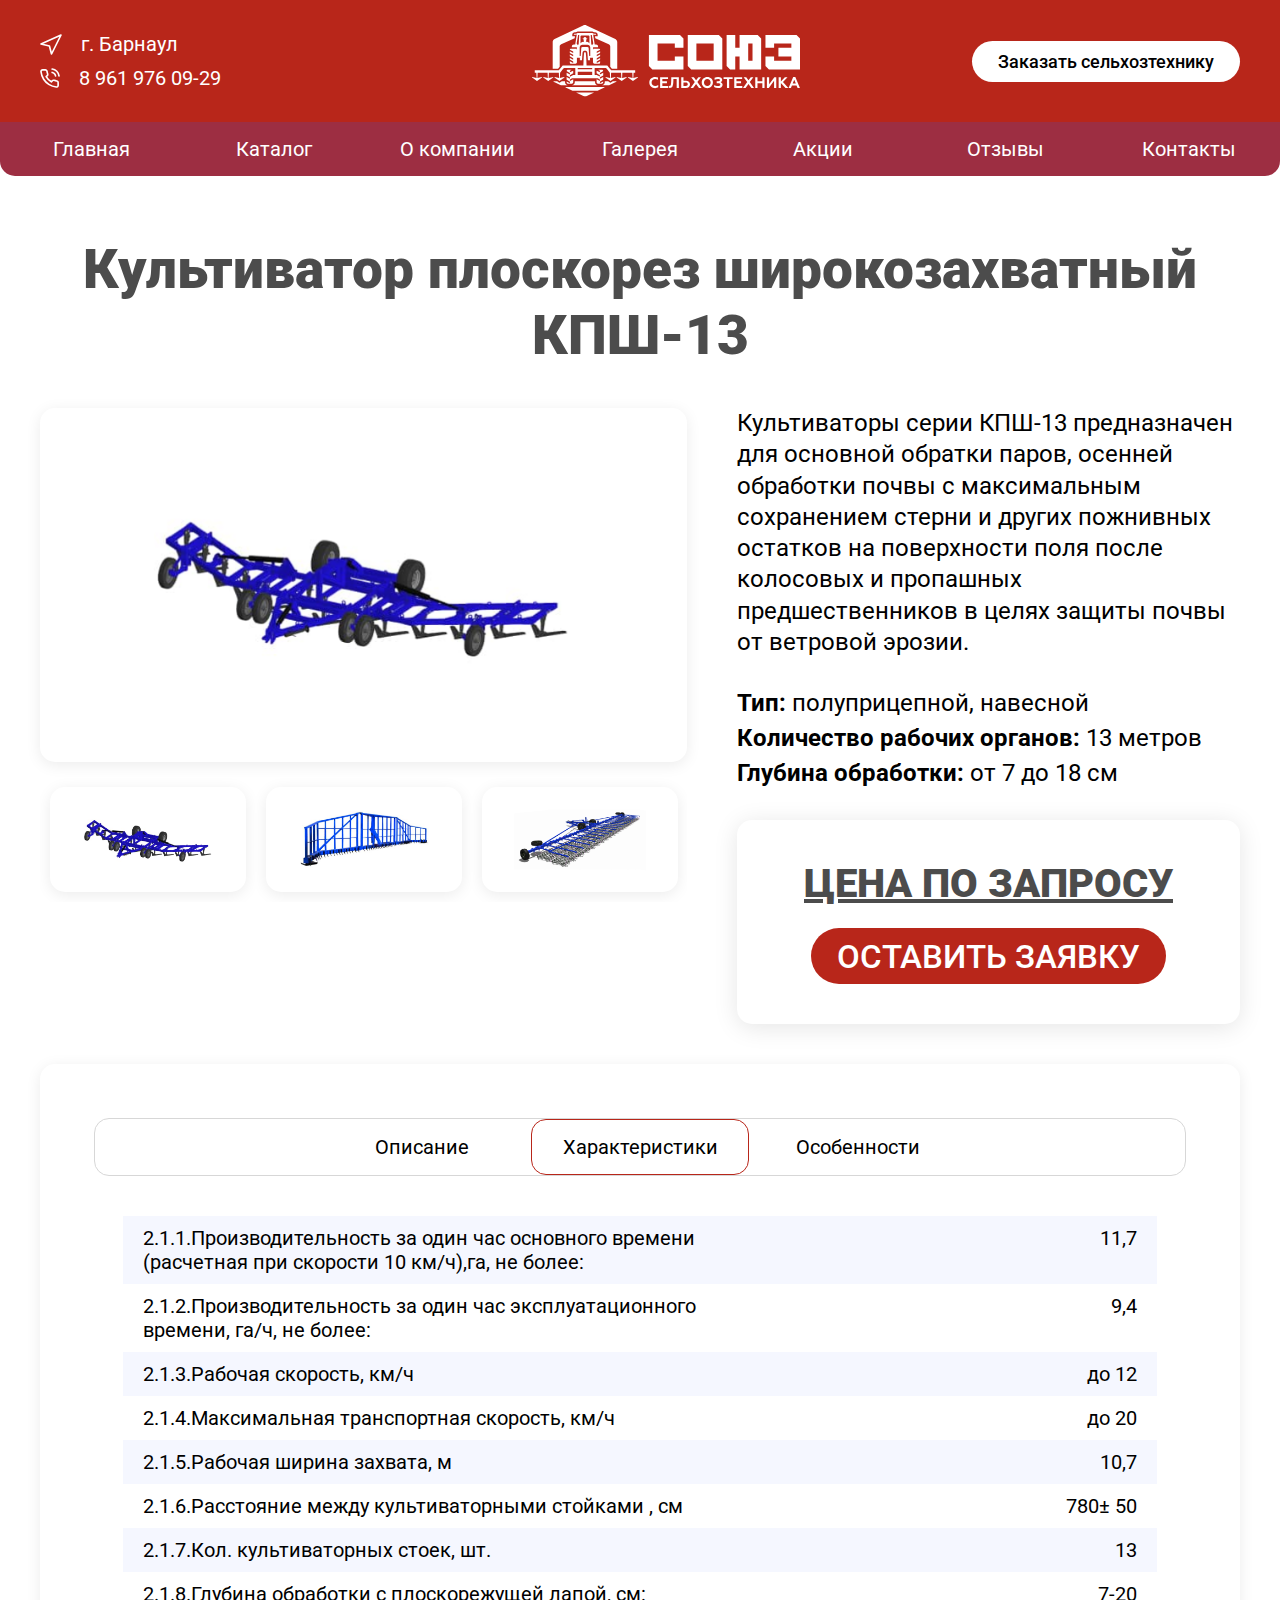
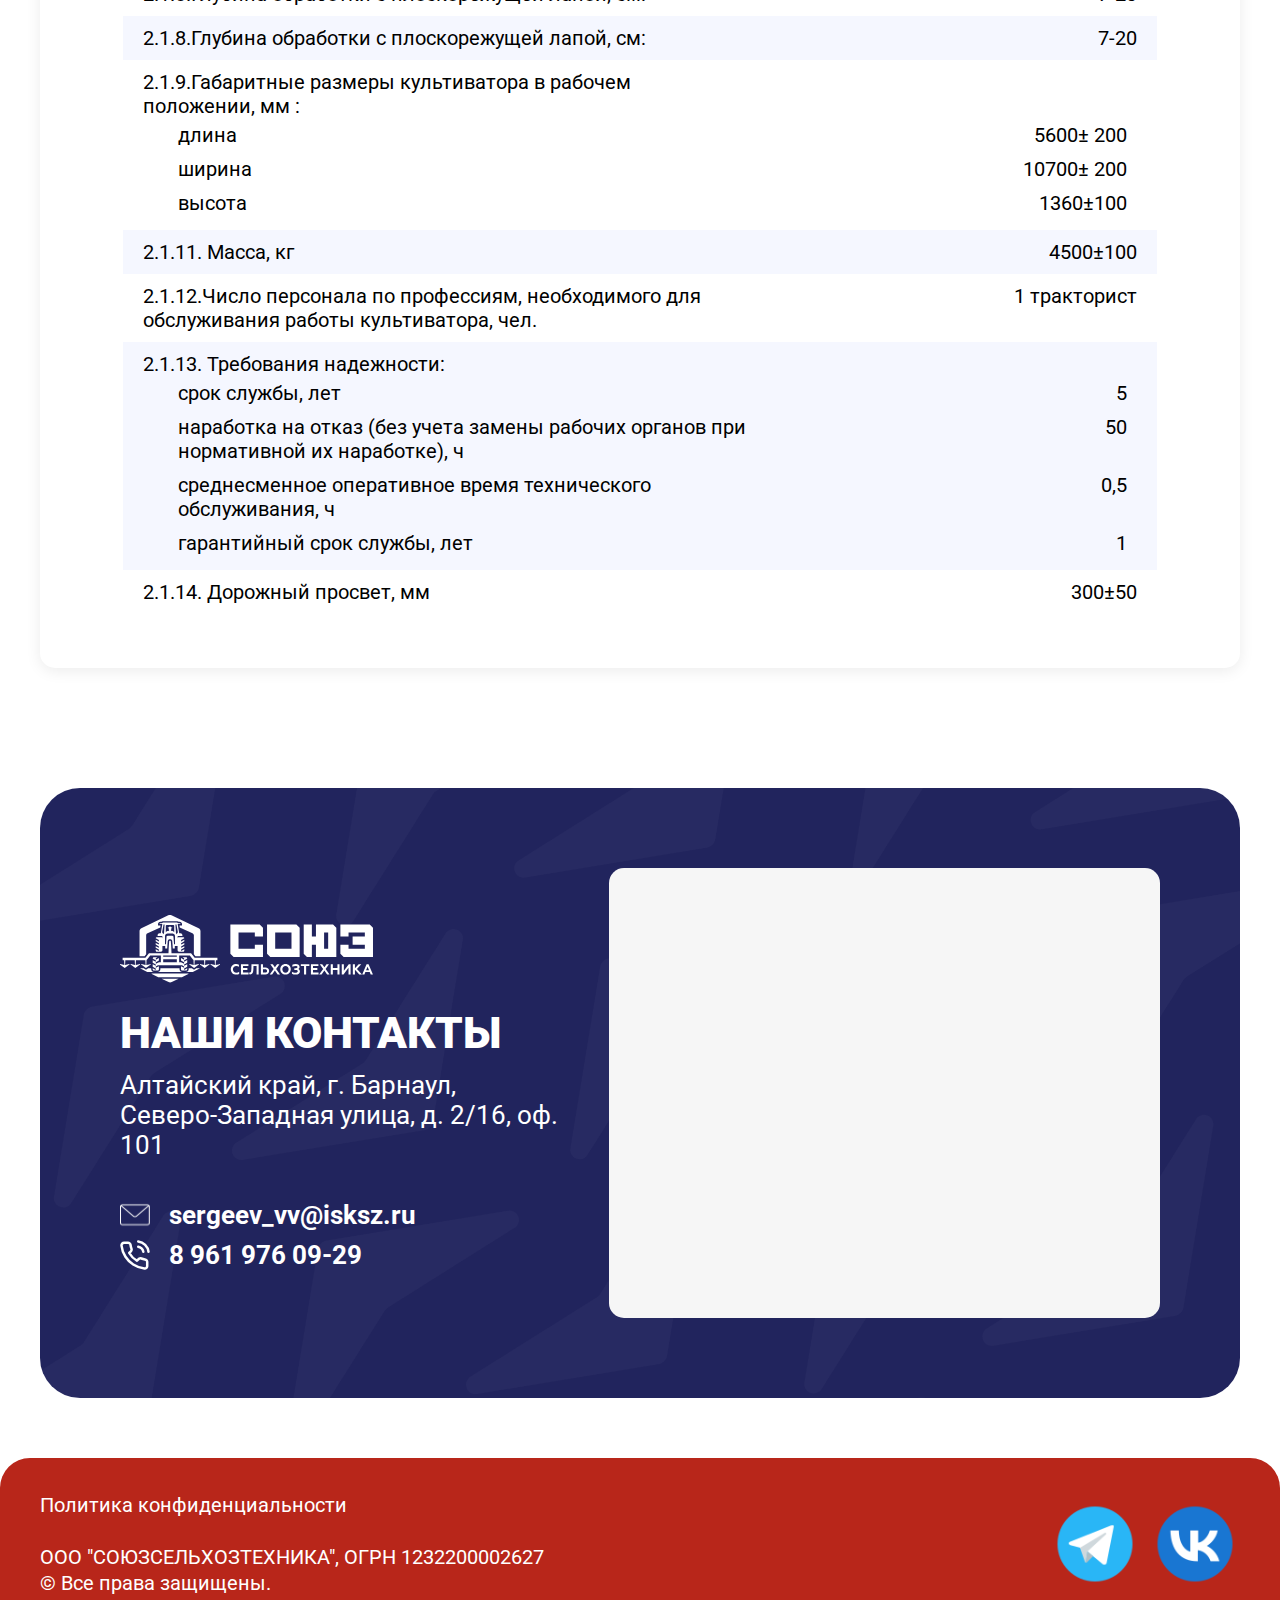
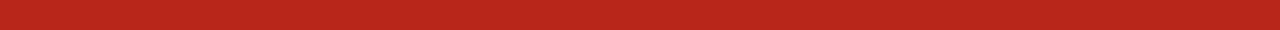
==== commit 3eaec310: "all done 002" ====
--- a/card.html
+++ b/card.html
@@ -28,7 +28,7 @@
                     <a href="tel:89619760929">8 961 976 09-29</a>
                 </span>
             </p>
-            a href="./index.html" class="logo"><img src="img/logo.svg" alt="i"></a>
+            <a href="./index.html" class="logo"><img src="img/logo.svg" alt="i"></a>
             <a href="#" class="btn --white" data-modal="modal">Заказать сельхозтехнику</a>
             <button class="btn__menu"><span></span></button>
         </div>
@@ -39,7 +39,7 @@
             <li><a href="#" class="header-nav__link">Галерея</a></li>
             <li><a href="#" class="header-nav__link">Акции</a></li>
             <li><a href="#" class="header-nav__link">Отзывы</a></li>
-            <li><a href="#" class="header-nav__link">Контакты</a></li>
+            <li><a href="#contact" class="header-nav__link">Контакты</a></li>
             <li class="mob-show"><button data-modal="modal" class="btn --white">Заказать сельхозтехнику</button></li>
             <li class="mob-show">
                 <span class="fx-ac header-cont__item">
@@ -99,9 +99,9 @@
             </div>
 
             <div class="card-info">
-                <div class="tabs fx-ac">
+                <div class="tabs fx-ac fx-jc">
                     <button class="tabs__btn" data-tab="1">Описание</button>
-                    <button class="tabs__btn" data-tab="2">Характеристики</button>
+                    <button class="tabs__btn active" data-tab="2">Характеристики</button>
                     <button class="tabs__btn" data-tab="3">Особенности</button>
                 </div>
 
@@ -246,7 +246,7 @@
         </div>
     </main>
 
-    <section class="contacts">
+    <section class="contacts" id="contact">
         <div class="container">
             <div class="contacts-box fx-ac">
                 <div class="title">
--- a/css/style.css
+++ b/css/style.css
@@ -1 +1 @@
-html{font-family:sans-serif;-ms-text-size-adjust:100%;-webkit-text-size-adjust:100%}body{margin:0}article,aside,details,figcaption,figure,footer,header,hgroup,main,nav,section,summary{display:block}audio,canvas,progress,video{display:inline-block;vertical-align:baseline}audio:not([controls]){display:none;height:0}[hidden],template{display:none}a{background:rgba(0,0,0,0)}a:active,a:hover{outline:0}abbr[title]{border-bottom:1px dotted}b,strong{font-weight:bold}dfn{font-style:italic}h1{font-size:2em;margin:.67em 0}mark{background:#ff0;color:#000}small{font-size:80%}sub,sup{font-size:75%;line-height:0;position:relative;vertical-align:baseline}sup{top:-0.5em}sub{bottom:-0.25em}img{border:0}svg:not(:root){overflow:hidden}figure{margin:1em 40px}hr{-moz-box-sizing:content-box;-webkit-box-sizing:content-box;box-sizing:content-box;height:0}pre{overflow:auto}code,kbd,pre,samp{font-family:monospace,monospace;font-size:1em}button,input,optgroup,select,textarea{color:inherit;font:inherit;margin:0}button{overflow:visible}button,select{text-transform:none}button,html input[type=button],input[type=reset],input[type=submit]{-webkit-appearance:button;cursor:pointer}button[disabled],html input[disabled]{cursor:default}button::-moz-focus-inner,input::-moz-focus-inner{border:0;padding:0}input{line-height:normal}input[type=checkbox],input[type=radio]{-webkit-box-sizing:border-box;-moz-box-sizing:border-box;box-sizing:border-box;padding:0}input[type=number]::-webkit-inner-spin-button,input[type=number]::-webkit-outer-spin-button{height:auto}input[type=search]{-webkit-appearance:textfield;-moz-box-sizing:content-box;-webkit-box-sizing:content-box;box-sizing:content-box}input[type=search]::-webkit-search-cancel-button,input[type=search]::-webkit-search-decoration{-webkit-appearance:none}legend{border:0;padding:0}textarea{overflow:auto}optgroup{font-weight:bold}table{border-collapse:collapse;border-spacing:0}td,th{padding:0}*{padding:0;margin:0;-webkit-box-sizing:border-box;-moz-box-sizing:border-box;box-sizing:border-box;border:none;outline:none}:root{--padd: 80px;--fz: 22px}html{scroll-behavior:smooth}body{min-height:100vh;color:#000;background-color:#fff;font-family:"Roboto",sans-serif}body.is_active{overflow:hidden}.container{width:100%;max-width:-webkit-calc(1600px + var(--padd) + var(--padd));max-width:-moz-calc(1600px + var(--padd) + var(--padd));max-width:calc(1600px + var(--padd) + var(--padd));margin-left:auto;margin-right:auto;padding:0 var(--padd)}img{max-width:100%}a,button{display:inline-block;text-decoration:none;-webkit-transition:all ease .2s;-o-transition:all ease .2s;-moz-transition:all ease .2s;transition:all ease .2s;background-color:rgba(0,0,0,0)}a:active,button:active{-webkit-transform:scale(0.98);-moz-transform:scale(0.98);-ms-transform:scale(0.98);-o-transform:scale(0.98);transform:scale(0.98)}a img,button img{display:block}strong{font-weight:600}section{padding:60px 0}h2,.h2{font-size:55px;line-height:120%;font-weight:900;color:#4c4c4c;margin:0 0 40px}mark{background-color:#b8261a;color:#000;display:inline-block;padding:2px 8px 4px}.btn{font-size:var(--fz);line-height:28px;line-height:100%;font-weight:500;text-align:center;color:#fff;display:inline-block;-webkit-border-radius:40px;-moz-border-radius:40px;border-radius:40px;background-color:#b8261a;padding:12px 32px 11px;position:relative;z-index:1;overflow:hidden;-webkit-transition:.3s ease all;-o-transition:.3s ease all;-moz-transition:.3s ease all;transition:.3s ease all}.btn:hover{background-color:rgba(184,38,26,.8)}.btn.--lg{font-size:35px;padding:23px 40px}.btn.--white{color:#000;background-color:#fff}.btn.--white:hover{background-color:rgba(255,255,255,.8)}@media screen and (max-width: 1500px){.btn{font-size:18px}}input{width:100%;display:block;height:50px;border:1px solid #c8c8c8;-webkit-border-radius:60px;-moz-border-radius:60px;border-radius:60px;padding:0 20px}input::-webkit-input-placeholder{color:#dadada}input:-moz-placeholder{color:#dadada}input::-moz-placeholder{color:#dadada}input:-ms-input-placeholder{color:#dadada}input::-ms-input-placeholder{color:#dadada}input::placeholder{color:#dadada}.fx,.fx-w,.fx-ac,.fx-as,.fx-col,.fx-jb,.fx-ae{display:-webkit-box;display:-webkit-flex;display:-moz-box;display:-ms-flexbox;display:flex}.fx-col{-webkit-box-orient:vertical;-webkit-box-direction:normal;-webkit-flex-direction:column;-moz-box-orient:vertical;-moz-box-direction:normal;-ms-flex-direction:column;flex-direction:column}.fx-w{-webkit-flex-wrap:wrap;-ms-flex-wrap:wrap;flex-wrap:wrap}.fx-as{-webkit-box-align:start;-webkit-align-items:flex-start;-moz-box-align:start;-ms-flex-align:start;align-items:flex-start}.fx-ac{-webkit-box-align:center;-webkit-align-items:center;-moz-box-align:center;-ms-flex-align:center;align-items:center}.fx-jc{-webkit-box-pack:center;-webkit-justify-content:center;-moz-box-pack:center;-ms-flex-pack:center;justify-content:center}.fx-jb{-webkit-box-pack:justify;-webkit-justify-content:space-between;-moz-box-pack:justify;-ms-flex-pack:justify;justify-content:space-between}.fx-ae{-webkit-box-align:end;-webkit-align-items:end;-moz-box-align:end;-ms-flex-align:end;align-items:end}.link{width:-webkit-fit-content;width:-moz-fit-content;width:fit-content;gap:15px;color:#000;margin-top:15px}.link img{max-width:35px}.link span{display:inline-block;border-bottom:1px solid #b8261a}@media screen and (max-width: 1000px){.mob-hide{display:none !important}}@media screen and (min-width: 1000px){.mob-show{display:none !important}}@media screen and (max-width: 1500px){:root{--padd: 40px;--fz: 20px}.btn{padding:12px 26px 11px}}@media screen and (max-width: 1000px){:root{--padd: 15px;--fz: 20px}h2,.h2{font-size:38px}}@media screen and (max-width: 720px){section{padding:25px 0}.btn{font-size:18px;padding:10px 20px}.btn.--lg{padding:10px 20px;font-size:17px}h2,.h2{font-size:24px;text-align:center;margin-bottom:25px}}.slick-slider{position:relative;display:block;-webkit-box-sizing:border-box;-moz-box-sizing:border-box;box-sizing:border-box;-webkit-touch-callout:none;-webkit-user-select:none;-moz-user-select:none;-ms-user-select:none;user-select:none;-ms-touch-action:pan-y;touch-action:pan-y;-webkit-tap-highlight-color:rgba(0,0,0,0)}.slick-list{position:relative;overflow:hidden;display:block;margin:0;padding:0}.slick-list:focus{outline:none}.slick-list.dragging{cursor:pointer;cursor:hand}.slick-slider{width:100%;position:relative;left:0}.slick-slider .slick-track,.slick-slider .slick-list{-webkit-transform:translate3d(0, 0, 0);-moz-transform:translate3d(0, 0, 0);-ms-transform:translate3d(0, 0, 0);-o-transform:translate3d(0, 0, 0);transform:translate3d(0, 0, 0)}.slick-track{position:relative;left:0;top:0;display:block;margin-left:auto;margin-right:auto}.slick-track:before,.slick-track:after{content:"";display:table}.slick-track:after{clear:both}.slick-loading .slick-track{visibility:hidden}.slick-slide{float:left;height:100%;margin:0;min-height:1px;-webkit-transition:all ease .3s;-o-transition:all ease .3s;-moz-transition:all ease .3s;transition:all ease .3s}.slick-slide img{display:block}.slick-slide.slick-loading img{display:none;display:none}.slick-slide.dragging img{pointer-events:none}.slick-initialized .slick-slide{display:block}.slick-loading .slick-slide{visibility:hidden}.slick-vertical .slick-slide{display:block;height:auto}.slick-arrow.slick-hidden{display:none}.slick-arrow{width:40px;height:40px;font-size:0;color:rgba(0,0,0,0);position:absolute;z-index:9999;top:40%;-webkit-transform:translateY(-50%) !important;-moz-transform:translateY(-50%) !important;-ms-transform:translateY(-50%) !important;-o-transform:translateY(-50%) !important;transform:translateY(-50%) !important;border:none;background-color:#eee;background-image:url("../img/slick_arrow.svg");background-repeat:no-repeat;background-position:center center;-webkit-background-size:50% auto;-moz-background-size:50% auto;-o-background-size:50% auto;background-size:50% auto;-webkit-border-radius:50px;-moz-border-radius:50px;border-radius:50px}.slick-arrow::before{display:none}.slick-prev{left:0;-webkit-transform:scaleX(-1) translateY(-50%) !important;-moz-transform:scaleX(-1) translateY(-50%) !important;-ms-transform:scaleX(-1) translateY(-50%) !important;-o-transform:scaleX(-1) translateY(-50%) !important;transform:scaleX(-1) translateY(-50%) !important}.slick-next{right:0}.slick-dots{display:-webkit-box;display:-webkit-flex;display:-moz-box;display:-ms-flexbox;display:flex;-webkit-box-align:center;-webkit-align-items:center;-moz-box-align:center;-ms-flex-align:center;align-items:center;-webkit-box-pack:center;-webkit-justify-content:center;-moz-box-pack:center;-ms-flex-pack:center;justify-content:center;list-style:none;padding-top:40px}.slick-dots li{padding:4px;font-size:0}.slick-dots button{width:10px;height:10px;-webkit-border-radius:50%;-moz-border-radius:50%;border-radius:50%;font-size:0;margin:0;background-color:rgba(0,0,0,.1)}.slick-dots .slick-active button{background-color:#000}.slick-disabled{cursor:no-drop;pointer-events:none;opacity:.5}@media screen and (max-width: 1100px){.slick-arrow{width:30px;height:30px}}.modal{display:none;position:fixed;top:0;left:0;height:100%;width:100%;z-index:9999999999;background-color:rgba(0,0,0,.6);padding:0;-webkit-box-sizing:border-box;-moz-box-sizing:border-box;box-sizing:border-box}.modal-content{width:94%;min-height:100px;max-height:98%;display:block;position:absolute;top:50%;left:50%;-webkit-transform:translate(-50%, -50%);-moz-transform:translate(-50%, -50%);-ms-transform:translate(-50%, -50%);-o-transform:translate(-50%, -50%);transform:translate(-50%, -50%);background-color:#fff;max-width:613px;overflow-y:scroll;color:#000;text-align:left;-webkit-border-radius:24px;-moz-border-radius:24px;border-radius:24px;-ms-overflow-style:none;scrollbar-width:none}.modal-content::-webkit-scrollbar{display:none;width:0;height:0}.modal .h2{font-size:32px;padding:30px 40px 25px;color:#fff;background-color:#b8261a;text-align:left;margin-bottom:30px}.modal p{font-size:18px;padding:0 40px;line-height:130%;margin:0 0 15px}.modal label{display:block;width:100%;margin-bottom:5px;color:#4c4c4c;opacity:.8}.modal .btn{width:49%}.modal .inp-wrap{display:block;width:49%}.modal .inp-wrap.checkbox label{position:relative;z-index:1;padding-left:34px}.modal .inp-wrap.checkbox label::before{content:"";display:block;width:20px;height:20px;border:1px solid #c8c8c8;position:absolute;top:2px;left:0;-webkit-border-radius:2px;-moz-border-radius:2px;border-radius:2px;background-repeat:no-repeat;background-position:center center;-webkit-background-size:contain;-moz-background-size:contain;-o-background-size:contain;background-size:contain}.modal .inp-wrap.checkbox input{display:none}.modal .inp-wrap.checkbox input:checked~label::before{background-image:url("../img/check.svg");border-color:#b8261a;background-color:#b8261a}.modal form{padding:0 40px 50px;gap:20px 0}.modal-close{position:absolute;top:15px;right:26px;font-weight:300;font-size:50px;line-height:120%;color:#fff;z-index:999;width:36px}@media screen and (max-width: 720px){.modal-close{top:10px;right:20px;font-size:40px}.modal label{font-size:14px;margin-bottom:2px}.modal .h2{padding:25px 30px 20px;font-size:24px;margin-bottom:20px}.modal p{font-size:16px;padding:0 30px}.modal form{display:block;padding:0 30px 35px}.modal .inp-wrap{margin-bottom:15px}.modal .btn{min-height:50px}.modal .btn,.modal .inp-wrap{width:100%}}.header{width:100%;color:#fff;position:relative;z-index:9999}.header a{color:#fff}.header .logo{max-width:21vw}.header-top{background-color:#b8261a;padding:25px var(--padd)}.header-nav{background-color:#9d2e42;text-align:center;-webkit-border-radius:0 0 15px 15px;-moz-border-radius:0 0 15px 15px;border-radius:0 0 15px 15px;overflow:hidden;list-style:none}.header-nav li{width:14.28%}.header-nav__link{display:block;width:100%;padding:15px;font-size:var(--fz)}@media screen and (min-width: 1000px){.header-nav__link.active,.header-nav__link:hover{background-color:#b8261a}}.header-cont{display:block;width:317px}.header-cont img{-webkit-filter:brightness(10);filter:brightness(10)}.header-cont__item{gap:19px;font-size:var(--fz)}.header-cont a:hover{text-decoration:underline}.header-cont__item{margin-bottom:15px}.header-cont__item:last-child{margin-bottom:0}.header .btn__menu{display:none}@media screen and (max-width: 1500px){.header-cont{width:320px}.header-cont__item{margin-bottom:10px}}@media screen and (max-width: 1000px){.header-top{min-height:70px;padding:15px var(--padd)}.header-top .btn{display:none}.header .logo{max-width:147px}.header-cont{display:none}.header-cont__item{width:100%;font-size:18px;max-width:390px;text-align:left;margin:0 auto;padding:6px 0}.header-cont img{-webkit-filter:brightness(0);filter:brightness(0)}.header-cont a{color:#4c4c4c}.header .btn{margin:0 20px 0 auto}.header .btn__menu{z-index:9999;display:inline-block;position:relative;width:30px;height:30px;margin:0}.header .btn__menu span{position:absolute;top:50%;left:0;margin-top:-1px;display:block;width:100%;height:2px;-webkit-transition:all ease .3s;-o-transition:all ease .3s;-moz-transition:all ease .3s;transition:all ease .3s;background-color:#fff}.header .btn__menu span::after,.header .btn__menu span::before{content:"";display:block;width:100%;height:2px;background-color:#fff;position:absolute;top:10px;right:0;-webkit-transition:all ease .3s;-o-transition:all ease .3s;-moz-transition:all ease .3s;transition:all ease .3s}.header .btn__menu span::before{top:-10px;left:0}.header .btn__menu.is_active span{-webkit-transform:rotate(-45deg);-moz-transform:rotate(-45deg);-ms-transform:rotate(-45deg);-o-transform:rotate(-45deg);transform:rotate(-45deg)}.header .btn__menu.is_active span::before{background-color:rgba(0,0,0,0)}.header .btn__menu.is_active span::after{top:50%;-webkit-transform:rotate(-90deg);-moz-transform:rotate(-90deg);-ms-transform:rotate(-90deg);-o-transform:rotate(-90deg);transform:rotate(-90deg)}.header-nav{position:fixed;top:70px;left:0;z-index:999;width:100%;height:-webkit-calc(100% - 70px);height:-moz-calc(100% - 70px);height:calc(100% - 70px);background-color:#fff;display:block;padding:24px 20px;color:#4c4c4c;-webkit-transition:all ease .3s;-o-transition:all ease .3s;-moz-transition:all ease .3s;transition:all ease .3s;-webkit-transform:translateX(110%);-moz-transform:translateX(110%);-ms-transform:translateX(110%);-o-transform:translateX(110%);transform:translateX(110%);overflow-y:scroll}.header-nav::-webkit-scrollbar{display:none}.header-nav li{width:100%}.header-nav__link,.header-nav a{padding:10px;color:#4c4c4c;width:100%;font-size:20px}.header-nav .btn.--white{color:#fff;background-color:#b8261a;padding:15px 30px;margin:15px auto 20px}.header-nav.is_active{-webkit-transform:translateX(0);-moz-transform:translateX(0);-ms-transform:translateX(0);-o-transform:translateX(0);transform:translateX(0)}}.footer{color:#fff;-webkit-border-radius:30px 30px 0 0;-moz-border-radius:30px 30px 0 0;border-radius:30px 30px 0 0;background-color:#b8261a;padding:34px var(--padd);margin-top:auto}.footer__text{font-size:var(--fz);line-height:130%}.footer a{color:#fff}.footer a:hover{text-decoration:underline}.footer .soc{gap:10px}.footer .soc img{max-width:90px}@media screen and (max-width: 1500px){.footer img{max-width:90px}}@media screen and (max-width: 700px){.footer{padding:18px 20px;-webkit-border-radius:15px 15px 0 0;-moz-border-radius:15px 15px 0 0;border-radius:15px 15px 0 0}.footer__text{font-size:12px}.footer img{width:50px;height:50px}}.main{position:relative;z-index:1;padding:0 0 8vw;top:-10px}.main__head{margin:0 0 84px;width:100%}.main__bg{position:absolute;top:0;left:0;width:100%;height:100%;-o-object-fit:cover;object-fit:cover;-o-object-position:center bottom;object-position:center bottom;z-index:-111}.main .content{width:520px;max-width:70%}.main .container{padding:8vw var(--padd) 7.5vw}.main__text{font-size:30px;text-align:center;color:#fff;margin-bottom:16px}.main .btn{width:100%;max-width:520px}@media screen and (max-width: 720px){.main .container{padding:13vw var(--padd) 14.5vw}.main__head{margin-bottom:30px}.main__text{font-size:16px}}.cat{padding-top:0}.cat-wrap{gap:50px}.cat .item{text-align:center;width:-webkit-calc(33.33% - 34px);width:-moz-calc(33.33% - 34px);width:calc(33.33% - 34px);padding:34px;-webkit-border-radius:15px;-moz-border-radius:15px;border-radius:15px;-webkit-box-shadow:0px 3.97px 25px 0px rgba(0,0,0,.1);-moz-box-shadow:0px 3.97px 25px 0px rgba(0,0,0,.1);box-shadow:0px 3.97px 25px 0px rgba(0,0,0,.1);color:#000}.cat .item img{display:block;width:100%;margin:0 0 20px}.cat .item h3{font-weight:600;font-size:34px;margin:0}.cat--main{padding:78px 0}.cat--main .h2{text-align:center}.cat--main .cat-wrap{padding-bottom:60px}.cat--main .cat-wrap:last-of-type{padding-bottom:0}.cat .subheading{font-size:30px;margin:0 0 30px;color:#4c4c4c}@media screen and (max-width: 1500px){.cat-wrap{gap:20px}.cat .item{width:-webkit-calc(33.33% - 14px);width:-moz-calc(33.33% - 14px);width:calc(33.33% - 14px)}.cat .item h3{font-size:26px}}@media screen and (max-width: 1000px){.cat-wrap{gap:20px}.cat .item{width:-webkit-calc(50% - 10px);width:-moz-calc(50% - 10px);width:calc(50% - 10px);padding:10px 10px 30px}.cat .item img{margin-bottom:12px}}@media screen and (max-width: 720px){.cat .subheading{text-align:left;font-size:20px;margin-bottom:15px}.cat-wrap{gap:15px 10px}.cat .item{width:-webkit-calc(50% - 5px);width:-moz-calc(50% - 5px);width:calc(50% - 5px);-webkit-border-radius:8px;-moz-border-radius:8px;border-radius:8px;padding:10px 10px 15px}.cat .item h3{font-size:14px}.cat--main{padding:38px 0 60px}.cat--main .cat-wrap{padding-bottom:40px}}.why{overflow:hidden}@media screen and (min-width: 1000px){.why .title{position:relative;z-index:1}.why .title::before{content:"";pointer-events:none;display:block;width:120%;height:180%;position:absolute;z-index:-11;top:52%;left:24%;-webkit-transform:translate(-50%, -50%);-moz-transform:translate(-50%, -50%);-ms-transform:translate(-50%, -50%);-o-transform:translate(-50%, -50%);transform:translate(-50%, -50%);background-repeat:no-repeat;background-position:center center;-webkit-background-size:contain;-moz-background-size:contain;-o-background-size:contain;background-size:contain;background-image:url("../img/vec-bg.svg")}}.why .descr{font-size:20px;color:#1e1e1e;margin:0 0 20px}.why h2{width:-webkit-fit-content;width:-moz-fit-content;width:fit-content;padding-bottom:3px;border-bottom:2px solid #b8261a}.why .text{font-size:26px;line-height:130%;margin:0 0 40px}.why .title,.why__img{width:48%}@media screen and (max-width: 1500px){.why .text{font-size:20px}}@media screen and (max-width: 1000px){.why h2,.why .descr{margin-left:auto;margin-right:auto;text-align:center}.why .text{text-align:center}.why__img{width:100%;display:block}.why .btn{display:block}.why .title{width:100%;max-width:600px;margin:0 auto}}@media screen and (max-width: 720px){.why .descr{font-size:14px;margin-bottom:8px}.why .text{font-size:16px;margin-bottom:20px}}.features{background-repeat:no-repeat;background-position:center center;-webkit-background-size:contain;-moz-background-size:contain;-o-background-size:contain;background-size:contain;background-image:url("../img/line.svg")}.features .item{border:1px solid #0f17bb;padding:40px;-webkit-border-radius:15px;-moz-border-radius:15px;border-radius:15px;width:30%;text-align:center;background-color:#fff;-webkit-box-shadow:0px 3.97px 25px 0px rgba(0,0,0,.1);-moz-box-shadow:0px 3.97px 25px 0px rgba(0,0,0,.1);box-shadow:0px 3.97px 25px 0px rgba(0,0,0,.1)}.features .item h3{font-size:36px;color:#b8261a;line-height:130%;margin-bottom:20px}.features .item p{font-size:22px;line-height:130%;color:#4c4c4c}@media screen and (max-width: 1500px){.features .item{padding:25px;width:32%}.features .item h3{font-size:26px}.features .item p{font-size:18px}}@media screen and (max-width: 1000px){.features .container{gap:30px 6%}.features .item{width:47%;margin:0 auto}}@media screen and (max-width: 720px){.features{background-image:url("../img/line-mob.svg");-webkit-background-size:cover;-moz-background-size:cover;-o-background-size:cover;background-size:cover}.features .container{gap:24px 6%}.features .item{width:100%}.features .item h3{margin-bottom:14px}.features .item h3 br{display:none}}.galery{text-align:center;overflow:hidden}.galery h2{margin-bottom:32px}.galery-slide{width:75vw;max-width:777px;padding:110px 0}@media screen and (max-width: 720px){.galery-slide{padding:60px 0}}@media screen and (max-width: 720px){.galery-slide{padding:40px 0}}.galery-slider{max-width:1920px;margin:0 auto}.galery-slider img{margin:0 auto;display:block;-webkit-border-radius:15px;-moz-border-radius:15px;border-radius:15px}.galery-slider .slick-slide{-webkit-transition:-webkit-transform .3;transition:-webkit-transform .3;-o-transition:-o-transform .3;-moz-transition:transform .3, -moz-transform .3;transition:transform .3;transition:transform .3, -webkit-transform .3, -moz-transform .3, -o-transform .3}.galery-slider .slick-track{display:-webkit-box !important;display:-webkit-flex !important;display:-moz-box !important;display:-ms-flexbox !important;display:flex !important;-webkit-box-align:center;-webkit-align-items:center;-moz-box-align:center;-ms-flex-align:center;align-items:center}.galery-slider .slick-slide,.galery-slider .slick-slide[aria-hidden=true]:not(.slick-cloned)~.slick-cloned[aria-hidden=true]{-webkit-transform:scale(0.8);-moz-transform:scale(0.8);-ms-transform:scale(0.8);-o-transform:scale(0.8);transform:scale(0.8);opacity:.5}.galery-slider .slick-center,.galery-slider .slick-slide[aria-hidden=true]:not([tabindex="-1"])+.slick-cloned[aria-hidden=true]{-webkit-transform:scale(1.12);-moz-transform:scale(1.12);-ms-transform:scale(1.12);-o-transform:scale(1.12);transform:scale(1.12);opacity:1}@media screen and (max-width: 720px){.galery-slider .slick-slide,.galery-slider .slick-slide[aria-hidden=true]:not(.slick-cloned)~.slick-cloned[aria-hidden=true]{-webkit-transform:scale(0.8);-moz-transform:scale(0.8);-ms-transform:scale(0.8);-o-transform:scale(0.8);transform:scale(0.8)}.galery-slider .slick-center,.galery-slider .slick-slide[aria-hidden=true]:not([tabindex="-1"])+.slick-cloned[aria-hidden=true]{-webkit-transform:scale(1.11);-moz-transform:scale(1.11);-ms-transform:scale(1.11);-o-transform:scale(1.11);transform:scale(1.11)}}.partners{text-align:center}.partners img{width:17%;display:block;max-height:170px;-o-object-position:center center;object-position:center center;-o-object-fit:contain;object-fit:contain;margin:0 auto}@media screen and (max-width: 1000px){.partners-wrap{overflow-x:scroll;gap:32px;width:100vw;position:relative;z-index:1;left:-webkit-calc(0px - var(--padd));left:-moz-calc(0px - var(--padd));left:calc(0px - var(--padd));padding:0 var(--padd)}.partners-wrap::-webkit-scrollbar{display:none}.partners img{width:32vw}}.contacts-box{padding:80px;-webkit-border-radius:40px;-moz-border-radius:40px;border-radius:40px;background-color:rgba(9,12,75,.9);color:#fff;background-repeat:no-repeat;background-position:center center;-webkit-background-size:cover;-moz-background-size:cover;-o-background-size:cover;background-size:cover;background-image:url("../img/patern.svg")}.contacts-box *{color:#fff}.contacts-box .logo{width:100%;max-width:54%;margin-bottom:20px}.contacts-box .title{width:45%}.contacts-box iframe{-webkit-border-radius:15px;-moz-border-radius:15px;border-radius:15px;background-color:#f6f6f6;width:53%;min-height:450px;margin-left:auto}.contacts-box .text{font-size:26px;margin-bottom:40px}.contacts-box .header-cont{display:block !important}.contacts-box .header-cont__item{font-weight:bold;font-size:26px}.contacts-box .header-cont__item img{width:30px}.contacts-box h2{font-size:44px;margin-bottom:10px}@media screen and (max-width: 1200px){.contacts-box{padding:30px}.contacts-box .logo{max-width:68%}}@media screen and (max-width: 1000px){.contacts-box .header-cont a{color:#fff}.contacts-box .header-cont img{-webkit-filter:brightness(10);filter:brightness(10)}}@media screen and (max-width: 900px){.contacts-box{display:block;padding:20px;-webkit-border-radius:15px;-moz-border-radius:15px;border-radius:15px}.contacts-box .title{width:100%}.contacts-box .logo{margin-bottom:10px}.contacts-box h2{font-size:26px;text-align:left}.contacts-box .text{font-size:18px;margin-bottom:10px}.contacts-box iframe{margin-top:20px;-webkit-border-radius:10px;-moz-border-radius:10px;border-radius:10px;width:100%;min-height:400px}.contacts-box .header-cont{width:100%}.contacts-box .header-cont__item{gap:11px;font-size:20px}.contacts-box .header-cont__item img{width:25px}}.card{padding:60px 0}.card .h2{text-align:center}.card-wrap{gap:50px}.card-slider{margin:0 0 15px;padding:30px}.card-slider,.card-nav{-webkit-box-shadow:0px 3px 15px 0px rgba(0,0,0,.08);-moz-box-shadow:0px 3px 15px 0px rgba(0,0,0,.08);box-shadow:0px 3px 15px 0px rgba(0,0,0,.08);overflow:hidden;-webkit-border-radius:15px;-moz-border-radius:15px;border-radius:15px}.card-slider img,.card-nav img{aspect-ratio:16/8;-o-object-fit:contain;object-fit:contain}.card-nav{margin:10px;padding:7px}.card-img{width:-webkit-calc(56% - 25px);width:-moz-calc(56% - 25px);width:calc(56% - 25px)}.card-img img{display:block;width:100%}.card-title{width:-webkit-calc(46% - 25px);width:-moz-calc(46% - 25px);width:calc(46% - 25px)}.card-title p{font-size:24px;line-height:130%;margin:0 0 30px}.card-title ul{list-style:none;margin:0 0 30px}.card-title ul li{font-size:24px;line-height:130%;margin-bottom:4px}.card-title ul li:last-child{margin:0}.card-price{text-align:center;padding:40px 20px;-webkit-border-radius:15px;-moz-border-radius:15px;border-radius:15px;-webkit-box-shadow:0px 3.97px 25px 0px rgba(0,0,0,.1);-moz-box-shadow:0px 3.97px 25px 0px rgba(0,0,0,.1);box-shadow:0px 3.97px 25px 0px rgba(0,0,0,.1)}.card-price .h2{font-size:40px;text-decoration:underline;margin:0 0 20px}.card-price .btn{font-size:33px}.card-info__list{max-width:1034px;margin:0 auto;list-style:none}.card-info__list span{display:block;max-width:60%}.card-info__list i{font-style:normal;max-width:38%}.card-info__list li{font-size:20px;display:-webkit-box;display:-webkit-flex;display:-moz-box;display:-ms-flexbox;display:flex;list-style:disc;-webkit-flex-wrap:wrap;-ms-flex-wrap:wrap;flex-wrap:wrap;padding:10px 20px;-webkit-box-pack:justify;-webkit-justify-content:space-between;-moz-box-pack:justify;-ms-flex-pack:justify;justify-content:space-between}.card-info__list li:nth-child(odd){background-color:#f5f7ff}.card-info__list li ul{width:100%;padding-left:25px}.card-info__list li ul li{padding:5px 10px;background-color:rgba(0,0,0,0) !important}@media screen and (max-width: 1000px){.card-wrap{display:block}.card-img,.card-title{width:100%}.card-navs{display:none}}.tabs__btn{font-size:20px;padding:10px}/*# sourceMappingURL=style.css.map */+html{font-family:sans-serif;-ms-text-size-adjust:100%;-webkit-text-size-adjust:100%}body{margin:0}article,aside,details,figcaption,figure,footer,header,hgroup,main,nav,section,summary{display:block}audio,canvas,progress,video{display:inline-block;vertical-align:baseline}audio:not([controls]){display:none;height:0}[hidden],template{display:none}a{background:rgba(0,0,0,0)}a:active,a:hover{outline:0}abbr[title]{border-bottom:1px dotted}b,strong{font-weight:bold}dfn{font-style:italic}h1{font-size:2em;margin:.67em 0}mark{background:#ff0;color:#000}small{font-size:80%}sub,sup{font-size:75%;line-height:0;position:relative;vertical-align:baseline}sup{top:-0.5em}sub{bottom:-0.25em}img{border:0}svg:not(:root){overflow:hidden}figure{margin:1em 40px}hr{-moz-box-sizing:content-box;-webkit-box-sizing:content-box;box-sizing:content-box;height:0}pre{overflow:auto}code,kbd,pre,samp{font-family:monospace,monospace;font-size:1em}button,input,optgroup,select,textarea{color:inherit;font:inherit;margin:0}button{overflow:visible}button,select{text-transform:none}button,html input[type=button],input[type=reset],input[type=submit]{-webkit-appearance:button;cursor:pointer}button[disabled],html input[disabled]{cursor:default}button::-moz-focus-inner,input::-moz-focus-inner{border:0;padding:0}input{line-height:normal}input[type=checkbox],input[type=radio]{-webkit-box-sizing:border-box;-moz-box-sizing:border-box;box-sizing:border-box;padding:0}input[type=number]::-webkit-inner-spin-button,input[type=number]::-webkit-outer-spin-button{height:auto}input[type=search]{-webkit-appearance:textfield;-moz-box-sizing:content-box;-webkit-box-sizing:content-box;box-sizing:content-box}input[type=search]::-webkit-search-cancel-button,input[type=search]::-webkit-search-decoration{-webkit-appearance:none}legend{border:0;padding:0}textarea{overflow:auto}optgroup{font-weight:bold}table{border-collapse:collapse;border-spacing:0}td,th{padding:0}*{padding:0;margin:0;-webkit-box-sizing:border-box;-moz-box-sizing:border-box;box-sizing:border-box;border:none;outline:none}:root{--padd: 80px;--fz: 22px}html{scroll-behavior:smooth}body{min-height:100vh;color:#000;background-color:#fff;font-family:"Roboto",sans-serif}body.is_active{overflow:hidden}.container{width:100%;max-width:-webkit-calc(1600px + var(--padd) + var(--padd));max-width:-moz-calc(1600px + var(--padd) + var(--padd));max-width:calc(1600px + var(--padd) + var(--padd));margin-left:auto;margin-right:auto;padding:0 var(--padd)}img{max-width:100%}a,button{display:inline-block;text-decoration:none;-webkit-transition:all ease .2s;-o-transition:all ease .2s;-moz-transition:all ease .2s;transition:all ease .2s;background-color:rgba(0,0,0,0)}a:active,button:active{-webkit-transform:scale(0.98);-moz-transform:scale(0.98);-ms-transform:scale(0.98);-o-transform:scale(0.98);transform:scale(0.98)}a img,button img{display:block}strong{font-weight:600}section{padding:60px 0}h2,.h2{font-size:55px;line-height:120%;font-weight:900;color:#4c4c4c;margin:0 0 40px}mark{background-color:#b8261a;color:#000;display:inline-block;padding:2px 8px 4px}.btn{font-size:var(--fz);line-height:28px;line-height:100%;font-weight:500;text-align:center;color:#fff;display:inline-block;-webkit-border-radius:40px;-moz-border-radius:40px;border-radius:40px;background-color:#b8261a;padding:12px 32px 11px;position:relative;z-index:1;overflow:hidden;-webkit-transition:.3s ease all;-o-transition:.3s ease all;-moz-transition:.3s ease all;transition:.3s ease all}.btn:hover{background-color:rgba(184,38,26,.8)}.btn.--lg{font-size:35px;padding:23px 40px}.btn.--white{color:#000;background-color:#fff}.btn.--white:hover{background-color:rgba(255,255,255,.8)}@media screen and (max-width: 1500px){.btn{font-size:18px}}input{width:100%;display:block;height:50px;border:1px solid #c8c8c8;-webkit-border-radius:60px;-moz-border-radius:60px;border-radius:60px;padding:0 20px}input::-webkit-input-placeholder{color:#dadada}input:-moz-placeholder{color:#dadada}input::-moz-placeholder{color:#dadada}input:-ms-input-placeholder{color:#dadada}input::-ms-input-placeholder{color:#dadada}input::placeholder{color:#dadada}.fx,.fx-w,.fx-ac,.fx-as,.fx-col,.fx-jb,.fx-ae{display:-webkit-box;display:-webkit-flex;display:-moz-box;display:-ms-flexbox;display:flex}.fx-col{-webkit-box-orient:vertical;-webkit-box-direction:normal;-webkit-flex-direction:column;-moz-box-orient:vertical;-moz-box-direction:normal;-ms-flex-direction:column;flex-direction:column}.fx-w{-webkit-flex-wrap:wrap;-ms-flex-wrap:wrap;flex-wrap:wrap}.fx-as{-webkit-box-align:start;-webkit-align-items:flex-start;-moz-box-align:start;-ms-flex-align:start;align-items:flex-start}.fx-ac{-webkit-box-align:center;-webkit-align-items:center;-moz-box-align:center;-ms-flex-align:center;align-items:center}.fx-jc{-webkit-box-pack:center;-webkit-justify-content:center;-moz-box-pack:center;-ms-flex-pack:center;justify-content:center}.fx-jb{-webkit-box-pack:justify;-webkit-justify-content:space-between;-moz-box-pack:justify;-ms-flex-pack:justify;justify-content:space-between}.fx-ae{-webkit-box-align:end;-webkit-align-items:end;-moz-box-align:end;-ms-flex-align:end;align-items:end}.link{width:-webkit-fit-content;width:-moz-fit-content;width:fit-content;gap:15px;color:#000;margin-top:15px}.link img{max-width:35px}.link span{display:inline-block;border-bottom:1px solid #b8261a}@media screen and (max-width: 1000px){.mob-hide{display:none !important}}@media screen and (min-width: 1000px){.mob-show{display:none !important}}@media screen and (max-width: 1500px){:root{--padd: 40px;--fz: 20px}.btn{padding:12px 26px 11px}}@media screen and (max-width: 1000px){:root{--padd: 15px;--fz: 20px}h2,.h2{font-size:38px}}@media screen and (max-width: 720px){section{padding:25px 0}.btn{font-size:18px;padding:10px 20px}.btn.--lg{padding:10px 20px;font-size:17px}h2,.h2{font-size:24px;text-align:center;margin-bottom:25px}}.slick-slider{position:relative;display:block;-webkit-box-sizing:border-box;-moz-box-sizing:border-box;box-sizing:border-box;-webkit-touch-callout:none;-webkit-user-select:none;-moz-user-select:none;-ms-user-select:none;user-select:none;-ms-touch-action:pan-y;touch-action:pan-y;-webkit-tap-highlight-color:rgba(0,0,0,0)}.slick-list{position:relative;overflow:hidden;display:block;margin:0;padding:0}.slick-list:focus{outline:none}.slick-list.dragging{cursor:pointer;cursor:hand}.slick-slider{width:100%;position:relative;left:0}.slick-slider .slick-track,.slick-slider .slick-list{-webkit-transform:translate3d(0, 0, 0);-moz-transform:translate3d(0, 0, 0);-ms-transform:translate3d(0, 0, 0);-o-transform:translate3d(0, 0, 0);transform:translate3d(0, 0, 0)}.slick-track{position:relative;left:0;top:0;display:block;margin-left:auto;margin-right:auto}.slick-track:before,.slick-track:after{content:"";display:table}.slick-track:after{clear:both}.slick-loading .slick-track{visibility:hidden}.slick-slide{float:left;height:100%;margin:0;min-height:1px;-webkit-transition:all ease .3s;-o-transition:all ease .3s;-moz-transition:all ease .3s;transition:all ease .3s}.slick-slide img{display:block}.slick-slide.slick-loading img{display:none;display:none}.slick-slide.dragging img{pointer-events:none}.slick-initialized .slick-slide{display:block}.slick-loading .slick-slide{visibility:hidden}.slick-vertical .slick-slide{display:block;height:auto}.slick-arrow.slick-hidden{display:none}.slick-arrow{width:40px;height:40px;font-size:0;color:rgba(0,0,0,0);position:absolute;z-index:9999;top:40%;-webkit-transform:translateY(-50%) !important;-moz-transform:translateY(-50%) !important;-ms-transform:translateY(-50%) !important;-o-transform:translateY(-50%) !important;transform:translateY(-50%) !important;border:none;background-color:#eee;background-image:url("../img/slick_arrow.svg");background-repeat:no-repeat;background-position:center center;-webkit-background-size:50% auto;-moz-background-size:50% auto;-o-background-size:50% auto;background-size:50% auto;-webkit-border-radius:50px;-moz-border-radius:50px;border-radius:50px}.slick-arrow::before{display:none}.slick-prev{left:0;-webkit-transform:scaleX(-1) translateY(-50%) !important;-moz-transform:scaleX(-1) translateY(-50%) !important;-ms-transform:scaleX(-1) translateY(-50%) !important;-o-transform:scaleX(-1) translateY(-50%) !important;transform:scaleX(-1) translateY(-50%) !important}.slick-next{right:0}.slick-dots{display:-webkit-box;display:-webkit-flex;display:-moz-box;display:-ms-flexbox;display:flex;-webkit-box-align:center;-webkit-align-items:center;-moz-box-align:center;-ms-flex-align:center;align-items:center;-webkit-box-pack:center;-webkit-justify-content:center;-moz-box-pack:center;-ms-flex-pack:center;justify-content:center;list-style:none;padding-top:40px}.slick-dots li{padding:4px;font-size:0}.slick-dots button{width:10px;height:10px;-webkit-border-radius:50%;-moz-border-radius:50%;border-radius:50%;font-size:0;margin:0;background-color:rgba(0,0,0,.1)}.slick-dots .slick-active button{background-color:#000}.slick-disabled{cursor:no-drop;pointer-events:none;opacity:.5}@media screen and (max-width: 1100px){.slick-arrow{width:30px;height:30px}}.modal{display:none;position:fixed;top:0;left:0;height:100%;width:100%;z-index:9999999999;background-color:rgba(0,0,0,.6);padding:0;-webkit-box-sizing:border-box;-moz-box-sizing:border-box;box-sizing:border-box}.modal-content{width:94%;min-height:100px;max-height:98%;display:block;position:absolute;top:50%;left:50%;-webkit-transform:translate(-50%, -50%);-moz-transform:translate(-50%, -50%);-ms-transform:translate(-50%, -50%);-o-transform:translate(-50%, -50%);transform:translate(-50%, -50%);background-color:#fff;max-width:613px;overflow-y:scroll;color:#000;text-align:left;-webkit-border-radius:24px;-moz-border-radius:24px;border-radius:24px;-ms-overflow-style:none;scrollbar-width:none}.modal-content::-webkit-scrollbar{display:none;width:0;height:0}.modal .h2{font-size:32px;padding:30px 40px 25px;color:#fff;background-color:#b8261a;text-align:left;margin-bottom:30px}.modal p{font-size:18px;padding:0 40px;line-height:130%;margin:0 0 15px}.modal label{display:block;width:100%;margin-bottom:5px;color:#4c4c4c;opacity:.8}.modal .btn{width:49%}.modal .inp-wrap{display:block;width:49%}.modal .inp-wrap.checkbox label{position:relative;z-index:1;padding-left:34px}.modal .inp-wrap.checkbox label::before{content:"";display:block;width:20px;height:20px;border:1px solid #c8c8c8;position:absolute;top:2px;left:0;-webkit-border-radius:2px;-moz-border-radius:2px;border-radius:2px;background-repeat:no-repeat;background-position:center center;-webkit-background-size:contain;-moz-background-size:contain;-o-background-size:contain;background-size:contain}.modal .inp-wrap.checkbox input{display:none}.modal .inp-wrap.checkbox input:checked~label::before{background-image:url("../img/check.svg");border-color:#b8261a;background-color:#b8261a}.modal form{padding:0 40px 50px;gap:20px 0}.modal-close{position:absolute;top:15px;right:26px;font-weight:300;font-size:50px;line-height:120%;color:#fff;z-index:999;width:36px}@media screen and (max-width: 720px){.modal-close{top:10px;right:20px;font-size:40px}.modal label{font-size:14px;margin-bottom:2px}.modal .h2{padding:25px 30px 20px;font-size:24px;margin-bottom:20px}.modal p{font-size:16px;padding:0 30px}.modal form{display:block;padding:0 30px 35px}.modal .inp-wrap{margin-bottom:15px}.modal .btn{min-height:50px}.modal .btn,.modal .inp-wrap{width:100%}}.header{width:100%;color:#fff;position:relative;z-index:9999}.header a{color:#fff}.header .logo{max-width:21vw}.header-top{background-color:#b8261a;padding:25px var(--padd)}.header-nav{background-color:#9d2e42;text-align:center;-webkit-border-radius:0 0 15px 15px;-moz-border-radius:0 0 15px 15px;border-radius:0 0 15px 15px;overflow:hidden;list-style:none}.header-nav li{width:14.28%}.header-nav__link{display:block;width:100%;padding:15px;font-size:var(--fz)}@media screen and (min-width: 1000px){.header-nav__link.active,.header-nav__link:hover{background-color:#b8261a}}.header-cont{display:block;width:317px}.header-cont img{-webkit-filter:brightness(10);filter:brightness(10)}.header-cont__item{gap:19px;font-size:var(--fz)}.header-cont a:hover{text-decoration:underline}.header-cont__item{margin-bottom:15px}.header-cont__item:last-child{margin-bottom:0}.header .btn__menu{display:none}@media screen and (max-width: 1500px){.header-cont{width:320px}.header-cont__item{margin-bottom:10px}}@media screen and (max-width: 1000px){.header-top{min-height:70px;padding:15px var(--padd)}.header-top .btn{display:none}.header .logo{max-width:147px}.header-cont{display:none}.header-cont__item{width:100%;font-size:18px;max-width:390px;text-align:left;margin:0 auto;padding:6px 0}.header-cont img{-webkit-filter:brightness(0);filter:brightness(0)}.header-cont a{color:#4c4c4c}.header .btn{margin:0 20px 0 auto}.header .btn__menu{z-index:9999;display:inline-block;position:relative;width:30px;height:30px;margin:0}.header .btn__menu span{position:absolute;top:50%;left:0;margin-top:-1px;display:block;width:100%;height:2px;-webkit-transition:all ease .3s;-o-transition:all ease .3s;-moz-transition:all ease .3s;transition:all ease .3s;background-color:#fff}.header .btn__menu span::after,.header .btn__menu span::before{content:"";display:block;width:100%;height:2px;background-color:#fff;position:absolute;top:10px;right:0;-webkit-transition:all ease .3s;-o-transition:all ease .3s;-moz-transition:all ease .3s;transition:all ease .3s}.header .btn__menu span::before{top:-10px;left:0}.header .btn__menu.is_active span{-webkit-transform:rotate(-45deg);-moz-transform:rotate(-45deg);-ms-transform:rotate(-45deg);-o-transform:rotate(-45deg);transform:rotate(-45deg)}.header .btn__menu.is_active span::before{background-color:rgba(0,0,0,0)}.header .btn__menu.is_active span::after{top:50%;-webkit-transform:rotate(-90deg);-moz-transform:rotate(-90deg);-ms-transform:rotate(-90deg);-o-transform:rotate(-90deg);transform:rotate(-90deg)}.header-nav{position:fixed;top:70px;left:0;z-index:999;width:100%;height:-webkit-calc(100% - 70px);height:-moz-calc(100% - 70px);height:calc(100% - 70px);background-color:#fff;display:block;padding:24px 20px;color:#4c4c4c;-webkit-transition:all ease .3s;-o-transition:all ease .3s;-moz-transition:all ease .3s;transition:all ease .3s;-webkit-transform:translateX(110%);-moz-transform:translateX(110%);-ms-transform:translateX(110%);-o-transform:translateX(110%);transform:translateX(110%);overflow-y:scroll}.header-nav::-webkit-scrollbar{display:none}.header-nav li{width:100%}.header-nav__link,.header-nav a{padding:10px;color:#4c4c4c;width:100%;font-size:20px}.header-nav .btn.--white{color:#fff;background-color:#b8261a;padding:15px 30px;margin:15px auto 20px}.header-nav.is_active{-webkit-transform:translateX(0);-moz-transform:translateX(0);-ms-transform:translateX(0);-o-transform:translateX(0);transform:translateX(0)}}.footer{color:#fff;-webkit-border-radius:30px 30px 0 0;-moz-border-radius:30px 30px 0 0;border-radius:30px 30px 0 0;background-color:#b8261a;padding:34px var(--padd);margin-top:auto}.footer__text{font-size:var(--fz);line-height:130%}.footer a{color:#fff}.footer a:hover{text-decoration:underline}.footer .soc{gap:10px}.footer .soc img{max-width:90px}@media screen and (max-width: 1500px){.footer img{max-width:90px}}@media screen and (max-width: 700px){.footer{padding:18px 20px;-webkit-border-radius:15px 15px 0 0;-moz-border-radius:15px 15px 0 0;border-radius:15px 15px 0 0}.footer__text{font-size:12px}.footer img{width:50px;height:50px}}.main{position:relative;z-index:1;padding:0 0 8vw;top:-10px}.main__head{margin:0 0 84px;width:100%}.main__bg{position:absolute;top:0;left:0;width:100%;height:100%;-o-object-fit:cover;object-fit:cover;-o-object-position:center bottom;object-position:center bottom;z-index:-111}.main .content{width:520px;max-width:70%}.main .container{padding:8vw var(--padd) 7.5vw}.main__text{font-size:30px;text-align:center;color:#fff;margin-bottom:16px}.main .btn{width:100%;max-width:520px}@media screen and (max-width: 720px){.main .container{padding:13vw var(--padd) 14.5vw}.main__head{margin-bottom:30px}.main__text{font-size:16px}}.cat{padding-top:0}.cat-wrap{gap:50px}.cat .item{text-align:center;width:-webkit-calc(33.33% - 34px);width:-moz-calc(33.33% - 34px);width:calc(33.33% - 34px);padding:34px;-webkit-border-radius:15px;-moz-border-radius:15px;border-radius:15px;-webkit-box-shadow:0px 3.97px 25px 0px rgba(0,0,0,.1);-moz-box-shadow:0px 3.97px 25px 0px rgba(0,0,0,.1);box-shadow:0px 3.97px 25px 0px rgba(0,0,0,.1);color:#000}.cat .item img{display:block;width:100%;margin:0 0 20px}.cat .item h3{font-weight:600;font-size:34px;margin:0}.cat--main{padding:78px 0}.cat--main .h2{text-align:center}.cat--main .cat-wrap{padding-bottom:60px}.cat--main .cat-wrap:last-of-type{padding-bottom:0}.cat .subheading{font-size:30px;margin:0 0 30px;color:#4c4c4c}@media screen and (max-width: 1500px){.cat-wrap{gap:20px}.cat .item{width:-webkit-calc(33.33% - 14px);width:-moz-calc(33.33% - 14px);width:calc(33.33% - 14px)}.cat .item h3{font-size:26px}}@media screen and (max-width: 1000px){.cat-wrap{gap:20px}.cat .item{width:-webkit-calc(50% - 10px);width:-moz-calc(50% - 10px);width:calc(50% - 10px);padding:10px 10px 30px}.cat .item img{margin-bottom:12px}}@media screen and (max-width: 720px){.cat .subheading{text-align:left;font-size:20px;margin-bottom:15px}.cat-wrap{gap:15px 10px}.cat .item{width:-webkit-calc(50% - 5px);width:-moz-calc(50% - 5px);width:calc(50% - 5px);-webkit-border-radius:8px;-moz-border-radius:8px;border-radius:8px;padding:10px 10px 15px}.cat .item h3{font-size:14px}.cat--main{padding:38px 0 60px}.cat--main .cat-wrap{padding-bottom:40px}}.why{overflow:hidden}@media screen and (min-width: 1000px){.why .title{position:relative;z-index:1}.why .title::before{content:"";pointer-events:none;display:block;width:120%;height:180%;position:absolute;z-index:-11;top:52%;left:24%;-webkit-transform:translate(-50%, -50%);-moz-transform:translate(-50%, -50%);-ms-transform:translate(-50%, -50%);-o-transform:translate(-50%, -50%);transform:translate(-50%, -50%);background-repeat:no-repeat;background-position:center center;-webkit-background-size:contain;-moz-background-size:contain;-o-background-size:contain;background-size:contain;background-image:url("../img/vec-bg.svg")}}.why .descr{font-size:20px;color:#1e1e1e;margin:0 0 20px}.why h2{width:-webkit-fit-content;width:-moz-fit-content;width:fit-content;padding-bottom:3px;border-bottom:2px solid #b8261a}.why .text{font-size:26px;line-height:130%;margin:0 0 40px}.why .title,.why__img{width:48%}@media screen and (max-width: 1500px){.why .text{font-size:20px}}@media screen and (max-width: 1000px){.why h2,.why .descr{margin-left:auto;margin-right:auto;text-align:center}.why .text{text-align:center}.why__img{width:100%;display:block}.why .btn{display:block}.why .title{width:100%;max-width:600px;margin:0 auto}}@media screen and (max-width: 720px){.why .descr{font-size:14px;margin-bottom:8px}.why .text{font-size:16px;margin-bottom:20px}}.features{background-repeat:no-repeat;background-position:center center;-webkit-background-size:contain;-moz-background-size:contain;-o-background-size:contain;background-size:contain;background-image:url("../img/line.svg")}.features .item{border:1px solid #0f17bb;padding:40px;-webkit-border-radius:15px;-moz-border-radius:15px;border-radius:15px;width:30%;text-align:center;background-color:#fff;-webkit-box-shadow:0px 3.97px 25px 0px rgba(0,0,0,.1);-moz-box-shadow:0px 3.97px 25px 0px rgba(0,0,0,.1);box-shadow:0px 3.97px 25px 0px rgba(0,0,0,.1)}.features .item h3{font-size:36px;color:#b8261a;line-height:130%;margin-bottom:20px}.features .item p{font-size:22px;line-height:130%;color:#4c4c4c}@media screen and (max-width: 1500px){.features .item{padding:25px;width:32%}.features .item h3{font-size:26px}.features .item p{font-size:18px}}@media screen and (max-width: 1000px){.features .container{gap:30px 6%}.features .item{width:47%;margin:0 auto}}@media screen and (max-width: 720px){.features{background-image:url("../img/line-mob.svg");-webkit-background-size:cover;-moz-background-size:cover;-o-background-size:cover;background-size:cover}.features .container{gap:24px 6%}.features .item{width:100%}.features .item h3{margin-bottom:14px}.features .item h3 br{display:none}}.galery{text-align:center;overflow:hidden}.galery h2{margin-bottom:32px}.galery-slide{width:75vw;max-width:777px;padding:110px 0}@media screen and (max-width: 720px){.galery-slide{padding:60px 0}}@media screen and (max-width: 720px){.galery-slide{padding:40px 0}}.galery-slider{max-width:1920px;margin:0 auto}.galery-slider img{margin:0 auto;display:block;-webkit-border-radius:15px;-moz-border-radius:15px;border-radius:15px}.galery-slider .slick-slide{-webkit-transition:-webkit-transform .3;transition:-webkit-transform .3;-o-transition:-o-transform .3;-moz-transition:transform .3, -moz-transform .3;transition:transform .3;transition:transform .3, -webkit-transform .3, -moz-transform .3, -o-transform .3}.galery-slider .slick-track{display:-webkit-box !important;display:-webkit-flex !important;display:-moz-box !important;display:-ms-flexbox !important;display:flex !important;-webkit-box-align:center;-webkit-align-items:center;-moz-box-align:center;-ms-flex-align:center;align-items:center}.galery-slider .slick-slide,.galery-slider .slick-slide[aria-hidden=true]:not(.slick-cloned)~.slick-cloned[aria-hidden=true]{-webkit-transform:scale(0.8);-moz-transform:scale(0.8);-ms-transform:scale(0.8);-o-transform:scale(0.8);transform:scale(0.8);opacity:.5}.galery-slider .slick-center,.galery-slider .slick-slide[aria-hidden=true]:not([tabindex="-1"])+.slick-cloned[aria-hidden=true]{-webkit-transform:scale(1.12);-moz-transform:scale(1.12);-ms-transform:scale(1.12);-o-transform:scale(1.12);transform:scale(1.12);opacity:1}@media screen and (max-width: 720px){.galery-slider .slick-slide,.galery-slider .slick-slide[aria-hidden=true]:not(.slick-cloned)~.slick-cloned[aria-hidden=true]{-webkit-transform:scale(0.8);-moz-transform:scale(0.8);-ms-transform:scale(0.8);-o-transform:scale(0.8);transform:scale(0.8)}.galery-slider .slick-center,.galery-slider .slick-slide[aria-hidden=true]:not([tabindex="-1"])+.slick-cloned[aria-hidden=true]{-webkit-transform:scale(1.11);-moz-transform:scale(1.11);-ms-transform:scale(1.11);-o-transform:scale(1.11);transform:scale(1.11)}}.partners{text-align:center}.partners img{width:17%;display:block;max-height:170px;-o-object-position:center center;object-position:center center;-o-object-fit:contain;object-fit:contain;margin:0 auto}@media screen and (max-width: 1000px){.partners-wrap{overflow-x:scroll;gap:32px;width:100vw;position:relative;z-index:1;left:-webkit-calc(0px - var(--padd));left:-moz-calc(0px - var(--padd));left:calc(0px - var(--padd));padding:0 var(--padd)}.partners-wrap::-webkit-scrollbar{display:none}.partners img{width:32vw}}.contacts-box{padding:80px;-webkit-border-radius:40px;-moz-border-radius:40px;border-radius:40px;background-color:rgba(9,12,75,.9);color:#fff;background-repeat:no-repeat;background-position:center center;-webkit-background-size:cover;-moz-background-size:cover;-o-background-size:cover;background-size:cover;background-image:url("../img/patern.svg")}.contacts-box *{color:#fff}.contacts-box .logo{width:100%;max-width:54%;margin-bottom:20px}.contacts-box .title{width:45%}.contacts-box iframe{-webkit-border-radius:15px;-moz-border-radius:15px;border-radius:15px;background-color:#f6f6f6;width:53%;min-height:450px;margin-left:auto}.contacts-box .text{font-size:26px;margin-bottom:40px}.contacts-box .header-cont{display:block !important}.contacts-box .header-cont__item{font-weight:bold;font-size:26px}.contacts-box .header-cont__item img{width:30px}.contacts-box h2{font-size:44px;margin-bottom:10px}@media screen and (max-width: 1200px){.contacts-box{padding:30px}.contacts-box .logo{max-width:68%}}@media screen and (max-width: 1000px){.contacts-box .header-cont a{color:#fff}.contacts-box .header-cont img{-webkit-filter:brightness(10);filter:brightness(10)}}@media screen and (max-width: 900px){.contacts-box{display:block;padding:20px;-webkit-border-radius:15px;-moz-border-radius:15px;border-radius:15px}.contacts-box .title{width:100%}.contacts-box .logo{margin-bottom:10px}.contacts-box h2{font-size:26px;text-align:left}.contacts-box .text{font-size:18px;margin-bottom:10px}.contacts-box iframe{margin-top:20px;-webkit-border-radius:10px;-moz-border-radius:10px;border-radius:10px;width:100%;min-height:400px}.contacts-box .header-cont{width:100%}.contacts-box .header-cont__item{gap:11px;font-size:20px}.contacts-box .header-cont__item img{width:25px}}.card{padding:60px 0}.card .h2{text-align:center}.card-wrap{gap:50px}.card-slider{margin:0 0 15px;padding:30px}.card-slider,.card-nav{-webkit-box-shadow:0px 3px 15px 0px rgba(0,0,0,.08);-moz-box-shadow:0px 3px 15px 0px rgba(0,0,0,.08);box-shadow:0px 3px 15px 0px rgba(0,0,0,.08);overflow:hidden;-webkit-border-radius:15px;-moz-border-radius:15px;border-radius:15px}.card-slider img,.card-nav img{aspect-ratio:16/8;-o-object-fit:contain;object-fit:contain}.card-nav{margin:10px;padding:7px}.card-img{width:-webkit-calc(56% - 25px);width:-moz-calc(56% - 25px);width:calc(56% - 25px)}.card-img img{display:block;width:100%}.card-title{width:-webkit-calc(46% - 25px);width:-moz-calc(46% - 25px);width:calc(46% - 25px)}.card-title p{font-size:24px;line-height:130%;margin:0 0 30px}.card-title ul{list-style:none;margin:0 0 30px}.card-title ul li{font-size:24px;line-height:130%;margin-bottom:4px}.card-title ul li:last-child{margin:0}.card-price{text-align:center;padding:40px 20px;-webkit-border-radius:15px;-moz-border-radius:15px;border-radius:15px;-webkit-box-shadow:0px 3.97px 25px 0px rgba(0,0,0,.1);-moz-box-shadow:0px 3.97px 25px 0px rgba(0,0,0,.1);box-shadow:0px 3.97px 25px 0px rgba(0,0,0,.1)}.card-price .h2{font-size:40px;text-decoration:underline;margin:0 0 20px}.card-price .btn{font-size:33px}.card-info{margin-top:40px;-webkit-box-shadow:0px 3px 15px 0px rgba(0,0,0,.08);-moz-box-shadow:0px 3px 15px 0px rgba(0,0,0,.08);box-shadow:0px 3px 15px 0px rgba(0,0,0,.08);-webkit-border-radius:15px;-moz-border-radius:15px;border-radius:15px;padding:54px}.card-info__list{max-width:1034px;margin:0 auto;list-style:none}.card-info__list span{display:block;max-width:60%}.card-info__list i{font-style:normal;max-width:38%}.card-info__list li{font-size:20px;display:-webkit-box;display:-webkit-flex;display:-moz-box;display:-ms-flexbox;display:flex;list-style:disc;-webkit-flex-wrap:wrap;-ms-flex-wrap:wrap;flex-wrap:wrap;padding:10px 20px;-webkit-box-pack:justify;-webkit-justify-content:space-between;-moz-box-pack:justify;-ms-flex-pack:justify;justify-content:space-between}.card-info__list li:nth-child(odd){background-color:#f5f7ff}.card-info__list li ul{width:100%;padding-left:25px}.card-info__list li ul li{padding:5px 10px;background-color:rgba(0,0,0,0) !important}@media screen and (max-width: 1000px){.card{padding:40px 0}.card-wrap{display:block}.card-img,.card-title{width:100%}.card-slider{padding:15px}.card-nav{margin:6px 6px 20px}.card-title p{font-size:18px;margin-bottom:15px}.card-title ul{margin-bottom:15px}.card-title ul li{font-size:18px}.card-price .h2{font-size:28px}.card-price .btn{font-size:24px}}@media screen and (max-width: 720px){.card-info{padding:25px 12px}.card-info__list li{font-size:14px}.card-info__list li ul{padding-left:10px}}.tabs{border:1px solid #d7d7d7;-webkit-border-radius:15px;-moz-border-radius:15px;border-radius:15px;margin-bottom:40px}.tabs__btn{-webkit-border-radius:15px;-moz-border-radius:15px;border-radius:15px;font-size:20px;padding:15px;min-width:20%}.tabs__btn.active{border:1px solid #b8261a}@media screen and (max-width: 720px){.tabs{margin-bottom:15px}.tabs__btn{font-size:14px;padding:12px 10px}}/*# sourceMappingURL=style.css.map */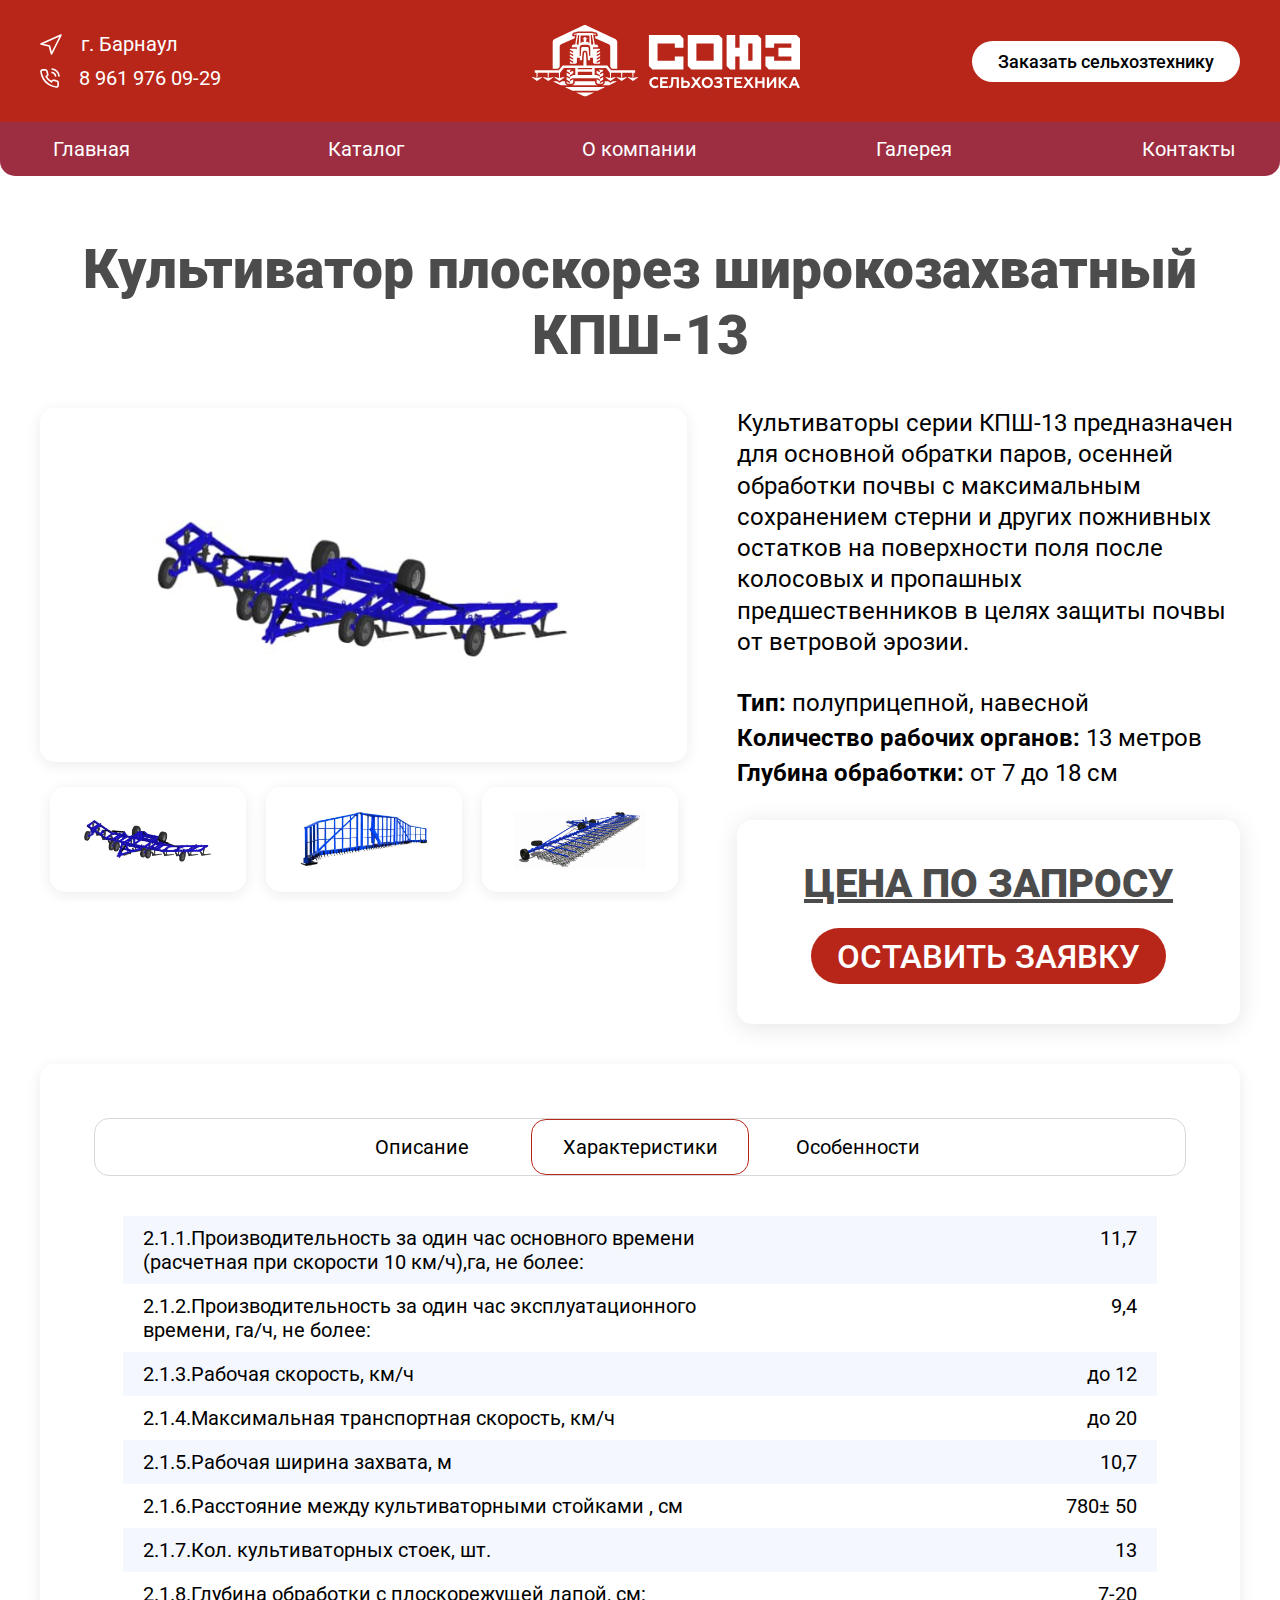
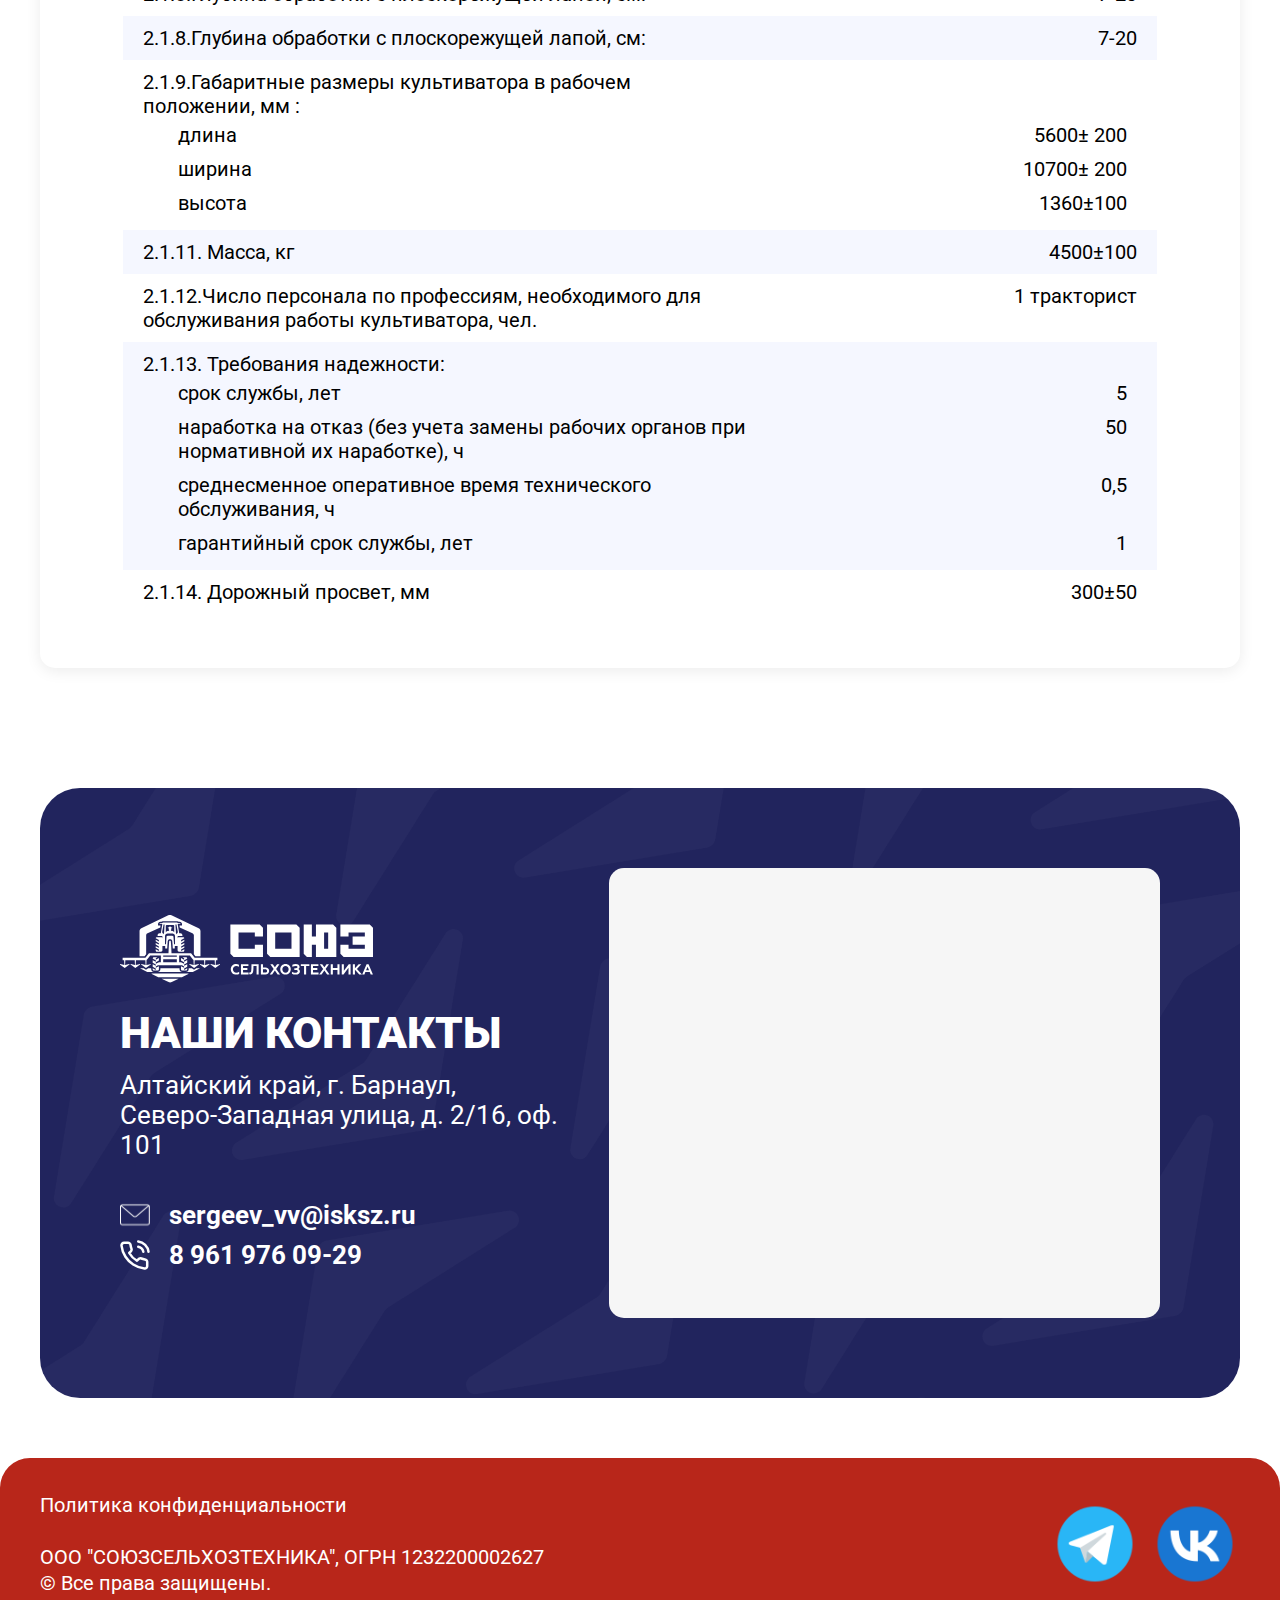
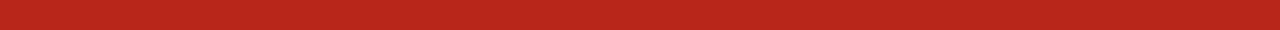
==== commit a2cac694: "link done" ====
--- a/card.html
+++ b/card.html
@@ -33,12 +33,12 @@
             <button class="btn__menu"><span></span></button>
         </div>
         <ul class="header-nav fx-ac fx-jb">
-            <li><a href="./index.html" class="header-nav__link">Главная</a></li>
+            <li><a href="index.html" class="header-nav__link">Главная</a></li>
             <li><a href="./catalog.html" class="header-nav__link">Каталог</a></li>
-            <li><a href="#" class="header-nav__link">О компании</a></li>
-            <li><a href="#" class="header-nav__link">Галерея</a></li>
-            <li><a href="#" class="header-nav__link">Акции</a></li>
-            <li><a href="#" class="header-nav__link">Отзывы</a></li>
+            <li><a href="./index.html#about" class="header-nav__link">О компании</a></li>
+            <li><a href="./index.html#galery" class="header-nav__link">Галерея</a></li>
+            <!-- <li><a href="#" class="header-nav__link">Акции</a></li>
+            <li><a href="#" class="header-nav__link">Отзывы</a></li> -->
             <li><a href="#contact" class="header-nav__link">Контакты</a></li>
             <li class="mob-show"><button data-modal="modal" class="btn --white">Заказать сельхозтехнику</button></li>
             <li class="mob-show">
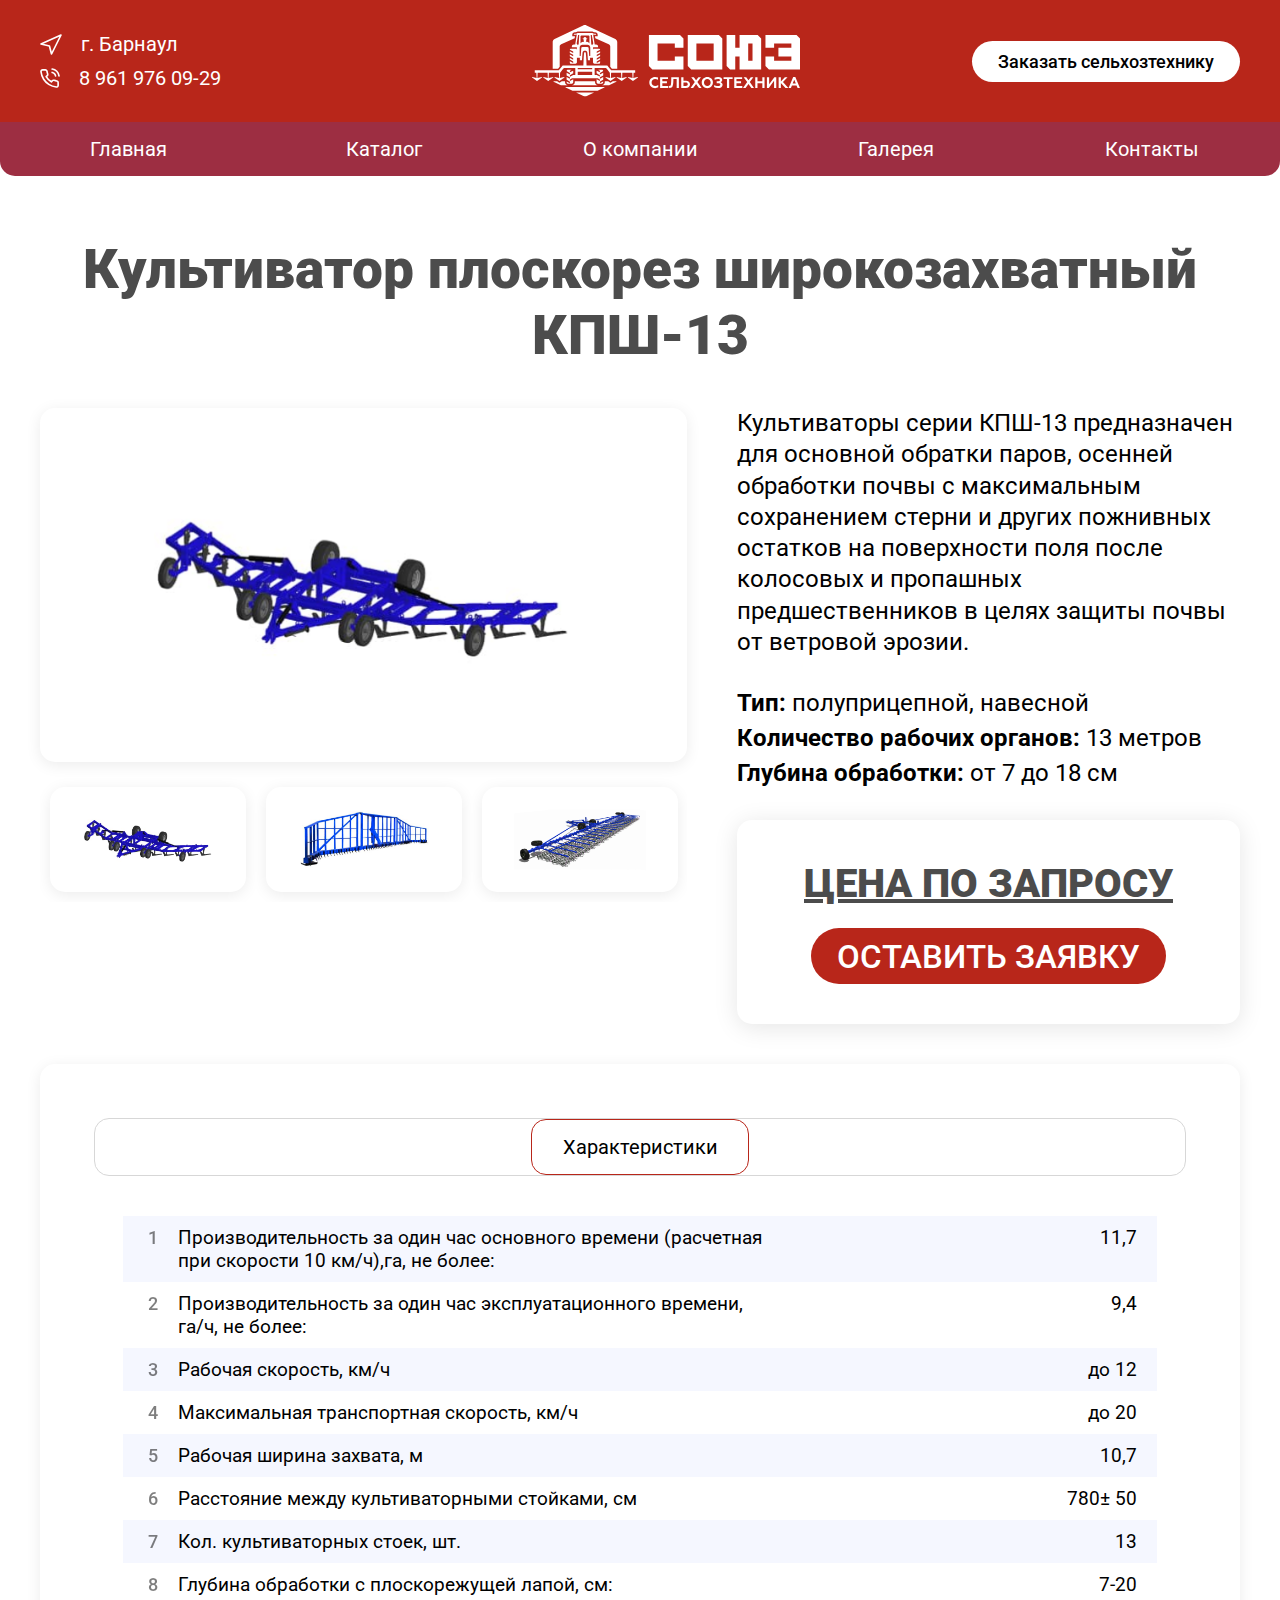
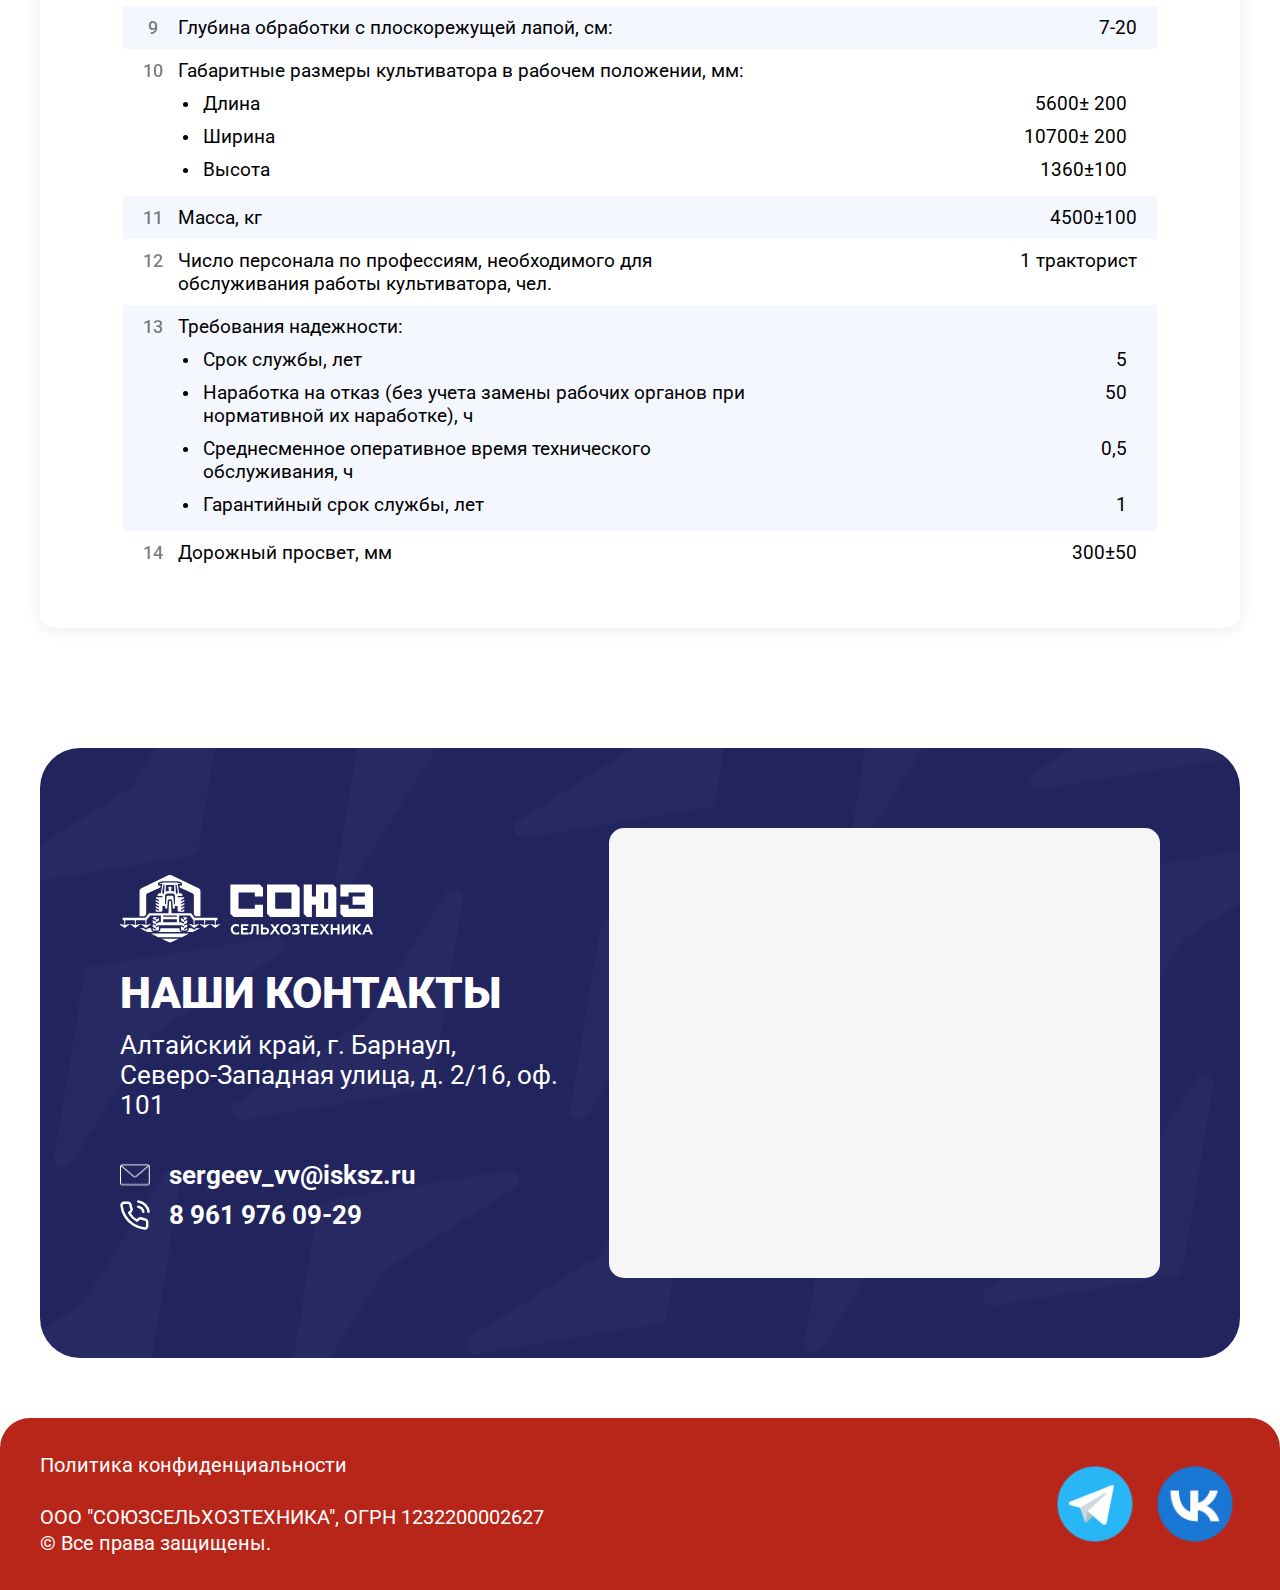
==== commit 240145cf: "all done" ====
--- a/card.html
+++ b/card.html
@@ -10,7 +10,7 @@
     <link
         href="https://fonts.googleapis.com/css2?family=Roboto:ital,wght@0,100;0,300;0,400;0,500;0,700;0,900;1,100;1,300;1,400;1,500;1,700;1,900&display=swap"
         rel="stylesheet">
-    <link rel="stylesheet" href="./css/style.css">
+    <link rel="stylesheet" href="./css/style.css?ver=2">
     <link rel="stylesheet" href="./css/jquery.fancybox.min.css">
 
 </head>
@@ -100,78 +100,52 @@
 
             <div class="card-info">
                 <div class="tabs fx-ac fx-jc">
-                    <button class="tabs__btn" data-tab="1">Описание</button>
+                    <!-- <button class="tabs__btn" data-tab="1">Описание</button> -->
                     <button class="tabs__btn active" data-tab="2">Характеристики</button>
-                    <button class="tabs__btn" data-tab="3">Особенности</button>
+                    <!-- <button class="tabs__btn" data-tab="3">Особенности</button> -->
                 </div>
 
                 <div class="tabs-content" data-tab-content="2">
                     <ul class="card-info__list">
                         <li>
-                            <span>
-                                2.1.1.Производительность за один час основного времени (расчетная при скорости 10
-                                км/ч),га, не более:
-                            </span>
+                            <span>Производительность за один час основного времени (расчетная при скорости 10
+                                км/ч),га, не более:</span>
                             <i>11,7</i>
                         </li>
                         <li>
-                            <span>
-                                2.1.2.Производительность за один час эксплуатационного времени, га/ч, не более:
-                            </span>
+                            <span>Производительность за один час эксплуатационного времени, га/ч, не более:</span>
                             <i>9,4</i>
                         </li>
                         <li>
-                            <span>
-                                2.1.3.Рабочая скорость, км/ч
-                            </span>
+                            <span>Рабочая скорость, км/ч</span>
                             <i>до 12</i>
                         </li>
                         <li>
-                            <span>
-                                2.1.4.Максимальная транспортная скорость, км/ч
-                            </span>
+                            <span>Максимальная транспортная скорость, км/ч</span>
                             <i>до 20</i>
                         </li>
                         <li>
-                            <span>
-                                2.1.5.Рабочая ширина захвата, м
-                            </span>
+                            <span>Рабочая ширина захвата, м</span>
                             <i>10,7</i>
                         </li>
                         <li>
-                            <span>
-                                2.1.6.Расстояние между культиваторными стойками , см
-                            </span>
-                            <i>
-                                780± 50
-                            </i>
-                        </li>
-                        <li>
-                            <span>
-                                2.1.7.Кол. культиваторных стоек, шт.
-                            </span>
-                            <i>
-                                13
-                            </i>
-                        </li>
-                        <li>
-                            <span>
-                                2.1.8.Глубина обработки с плоскорежущей лапой, см:
-                            </span>
-                            <i>
-                                7-20
-                            </i>
-                        </li>
-                        <li>
-                            <span>
-                                2.1.8.Глубина обработки с плоскорежущей лапой, см:
-                            </span>
-                            <i>
-                                7-20
-                            </i>
-                        </li>
-                        <li>
-                            <span>2.1.9.Габаритные размеры культиватора в рабочем положении, мм : </span>
+                            <span>Расстояние между культиваторными стойками, см</span>
+                            <i>780± 50</i>
+                        </li>
+                        <li>
+                            <span>Кол. культиваторных стоек, шт.</span>
+                            <i>13</i>
+                        </li>
+                        <li>
+                            <span>Глубина обработки с плоскорежущей лапой, см:</span>
+                            <i>7-20</i>
+                        </li>
+                        <li>
+                            <span>Глубина обработки с плоскорежущей лапой, см:</span>
+                            <i>7-20</i>
+                        </li>
+                        <li>
+                            <span>Габаритные размеры культиватора в рабочем положении, мм: </span>
                             <ul>
                                 <li>
                                     <span>длина</span>
@@ -188,54 +162,38 @@
                             </ul>
                         </li>
                         <li>
-                            <span>
-                                2.1.11. Масса, кг
-                            </span>
-                            <i>
-                                4500±100
-                            </i>
-                        </li>
-                        <li>
-                            <span>
-                                2.1.12.Число персонала по профессиям, необходимого для обслуживания работы культиватора,
-                                чел.
-                            </span>
-                            <i>
-                                1 тракторист
-                            </i>
-                        </li>
-                        <li>
-                            <span>2.1.13. Требования надежности:</span>
+                            <span>Масса, кг</span>
+                            <i>4500±100</i>
+                        </li>
+                        <li>
+                            <span>Число персонала по профессиям, необходимого для обслуживания работы культиватора,
+                                чел.</span>
+                            <i>1 тракторист</i>
+                        </li>
+                        <li>
+                            <span>Требования надежности:</span>
                             <ul>
                                 <li>
                                     <span>срок службы, лет </span>
                                     <i>5 </i>
                                 </li>
                                 <li>
-                                    <span>
-                                        наработка на отказ (без учета замены рабочих органов при нормативной их
-                                        наработке), ч 
-                                    </span>
+                                    <span>наработка на отказ (без учета замены рабочих органов при нормативной их
+                                        наработке), ч</span>
                                     <i>50</i>
                                 </li>
                                 <li>
-                                    <span>
-                                        среднесменное оперативное время технического обслуживания, ч
-                                    </span>
+                                    <span>среднесменное оперативное время технического обслуживания, ч</span>
                                     <i>0,5</i>
                                 </li>
                                 <li>
-                                    <span>
-                                        гарантийный срок службы, лет
-                                    </span>
+                                    <span>гарантийный срок службы, лет</span>
                                     <i>1</i>
                                 </li>
                             </ul>
                         </li>
                         <li>
-                            <span>
-                                2.1.14. Дорожный просвет, мм
-                            </span>
+                            <span>Дорожный просвет, мм</span>
                             <i>300±50</i>
                         </li>
                     </ul>
@@ -315,6 +273,7 @@
     </div>
 
     <script src="js/jquery-3.7.1.min.js"></script>
+    <script src="js/jquery.inputmask.min.js"></script>
     <script src="js/slick.min.js"></script>
     <script src="js/script.js"></script>
     <script src="js/jquery.fancybox.min.js"></script>
--- a/css/style.css
+++ b/css/style.css
@@ -1 +1 @@
-html{font-family:sans-serif;-ms-text-size-adjust:100%;-webkit-text-size-adjust:100%}body{margin:0}article,aside,details,figcaption,figure,footer,header,hgroup,main,nav,section,summary{display:block}audio,canvas,progress,video{display:inline-block;vertical-align:baseline}audio:not([controls]){display:none;height:0}[hidden],template{display:none}a{background:rgba(0,0,0,0)}a:active,a:hover{outline:0}abbr[title]{border-bottom:1px dotted}b,strong{font-weight:bold}dfn{font-style:italic}h1{font-size:2em;margin:.67em 0}mark{background:#ff0;color:#000}small{font-size:80%}sub,sup{font-size:75%;line-height:0;position:relative;vertical-align:baseline}sup{top:-0.5em}sub{bottom:-0.25em}img{border:0}svg:not(:root){overflow:hidden}figure{margin:1em 40px}hr{-moz-box-sizing:content-box;-webkit-box-sizing:content-box;box-sizing:content-box;height:0}pre{overflow:auto}code,kbd,pre,samp{font-family:monospace,monospace;font-size:1em}button,input,optgroup,select,textarea{color:inherit;font:inherit;margin:0}button{overflow:visible}button,select{text-transform:none}button,html input[type=button],input[type=reset],input[type=submit]{-webkit-appearance:button;cursor:pointer}button[disabled],html input[disabled]{cursor:default}button::-moz-focus-inner,input::-moz-focus-inner{border:0;padding:0}input{line-height:normal}input[type=checkbox],input[type=radio]{-webkit-box-sizing:border-box;-moz-box-sizing:border-box;box-sizing:border-box;padding:0}input[type=number]::-webkit-inner-spin-button,input[type=number]::-webkit-outer-spin-button{height:auto}input[type=search]{-webkit-appearance:textfield;-moz-box-sizing:content-box;-webkit-box-sizing:content-box;box-sizing:content-box}input[type=search]::-webkit-search-cancel-button,input[type=search]::-webkit-search-decoration{-webkit-appearance:none}legend{border:0;padding:0}textarea{overflow:auto}optgroup{font-weight:bold}table{border-collapse:collapse;border-spacing:0}td,th{padding:0}*{padding:0;margin:0;-webkit-box-sizing:border-box;-moz-box-sizing:border-box;box-sizing:border-box;border:none;outline:none}:root{--padd: 80px;--fz: 22px}html{scroll-behavior:smooth}body{min-height:100vh;color:#000;background-color:#fff;font-family:"Roboto",sans-serif}body.is_active{overflow:hidden}.container{width:100%;max-width:-webkit-calc(1600px + var(--padd) + var(--padd));max-width:-moz-calc(1600px + var(--padd) + var(--padd));max-width:calc(1600px + var(--padd) + var(--padd));margin-left:auto;margin-right:auto;padding:0 var(--padd)}img{max-width:100%}a,button{display:inline-block;text-decoration:none;-webkit-transition:all ease .2s;-o-transition:all ease .2s;-moz-transition:all ease .2s;transition:all ease .2s;background-color:rgba(0,0,0,0)}a:active,button:active{-webkit-transform:scale(0.98);-moz-transform:scale(0.98);-ms-transform:scale(0.98);-o-transform:scale(0.98);transform:scale(0.98)}a img,button img{display:block}strong{font-weight:600}section{padding:60px 0}h2,.h2{font-size:55px;line-height:120%;font-weight:900;color:#4c4c4c;margin:0 0 40px}mark{background-color:#b8261a;color:#000;display:inline-block;padding:2px 8px 4px}.btn{font-size:var(--fz);line-height:28px;line-height:100%;font-weight:500;text-align:center;color:#fff;display:inline-block;-webkit-border-radius:40px;-moz-border-radius:40px;border-radius:40px;background-color:#b8261a;padding:12px 32px 11px;position:relative;z-index:1;overflow:hidden;-webkit-transition:.3s ease all;-o-transition:.3s ease all;-moz-transition:.3s ease all;transition:.3s ease all}.btn:hover{background-color:rgba(184,38,26,.8)}.btn.--lg{font-size:35px;padding:23px 40px}.btn.--white{color:#000;background-color:#fff}.btn.--white:hover{background-color:rgba(255,255,255,.8)}@media screen and (max-width: 1500px){.btn{font-size:18px}}input{width:100%;display:block;height:50px;border:1px solid #c8c8c8;-webkit-border-radius:60px;-moz-border-radius:60px;border-radius:60px;padding:0 20px}input::-webkit-input-placeholder{color:#dadada}input:-moz-placeholder{color:#dadada}input::-moz-placeholder{color:#dadada}input:-ms-input-placeholder{color:#dadada}input::-ms-input-placeholder{color:#dadada}input::placeholder{color:#dadada}.fx,.fx-w,.fx-ac,.fx-as,.fx-col,.fx-jb,.fx-ae{display:-webkit-box;display:-webkit-flex;display:-moz-box;display:-ms-flexbox;display:flex}.fx-col{-webkit-box-orient:vertical;-webkit-box-direction:normal;-webkit-flex-direction:column;-moz-box-orient:vertical;-moz-box-direction:normal;-ms-flex-direction:column;flex-direction:column}.fx-w{-webkit-flex-wrap:wrap;-ms-flex-wrap:wrap;flex-wrap:wrap}.fx-as{-webkit-box-align:start;-webkit-align-items:flex-start;-moz-box-align:start;-ms-flex-align:start;align-items:flex-start}.fx-ac{-webkit-box-align:center;-webkit-align-items:center;-moz-box-align:center;-ms-flex-align:center;align-items:center}.fx-jc{-webkit-box-pack:center;-webkit-justify-content:center;-moz-box-pack:center;-ms-flex-pack:center;justify-content:center}.fx-jb{-webkit-box-pack:justify;-webkit-justify-content:space-between;-moz-box-pack:justify;-ms-flex-pack:justify;justify-content:space-between}.fx-ae{-webkit-box-align:end;-webkit-align-items:end;-moz-box-align:end;-ms-flex-align:end;align-items:end}.link{width:-webkit-fit-content;width:-moz-fit-content;width:fit-content;gap:15px;color:#000;margin-top:15px}.link img{max-width:35px}.link span{display:inline-block;border-bottom:1px solid #b8261a}@media screen and (max-width: 1000px){.mob-hide{display:none !important}}@media screen and (min-width: 1000px){.mob-show{display:none !important}}@media screen and (max-width: 1500px){:root{--padd: 40px;--fz: 20px}.btn{padding:12px 26px 11px}}@media screen and (max-width: 1000px){:root{--padd: 15px;--fz: 20px}h2,.h2{font-size:38px}}@media screen and (max-width: 720px){section{padding:25px 0}.btn{font-size:18px;padding:10px 20px}.btn.--lg{padding:10px 20px;font-size:17px}h2,.h2{font-size:24px;text-align:center;margin-bottom:25px}}.slick-slider{position:relative;display:block;-webkit-box-sizing:border-box;-moz-box-sizing:border-box;box-sizing:border-box;-webkit-touch-callout:none;-webkit-user-select:none;-moz-user-select:none;-ms-user-select:none;user-select:none;-ms-touch-action:pan-y;touch-action:pan-y;-webkit-tap-highlight-color:rgba(0,0,0,0)}.slick-list{position:relative;overflow:hidden;display:block;margin:0;padding:0}.slick-list:focus{outline:none}.slick-list.dragging{cursor:pointer;cursor:hand}.slick-slider{width:100%;position:relative;left:0}.slick-slider .slick-track,.slick-slider .slick-list{-webkit-transform:translate3d(0, 0, 0);-moz-transform:translate3d(0, 0, 0);-ms-transform:translate3d(0, 0, 0);-o-transform:translate3d(0, 0, 0);transform:translate3d(0, 0, 0)}.slick-track{position:relative;left:0;top:0;display:block;margin-left:auto;margin-right:auto}.slick-track:before,.slick-track:after{content:"";display:table}.slick-track:after{clear:both}.slick-loading .slick-track{visibility:hidden}.slick-slide{float:left;height:100%;margin:0;min-height:1px;-webkit-transition:all ease .3s;-o-transition:all ease .3s;-moz-transition:all ease .3s;transition:all ease .3s}.slick-slide img{display:block}.slick-slide.slick-loading img{display:none;display:none}.slick-slide.dragging img{pointer-events:none}.slick-initialized .slick-slide{display:block}.slick-loading .slick-slide{visibility:hidden}.slick-vertical .slick-slide{display:block;height:auto}.slick-arrow.slick-hidden{display:none}.slick-arrow{width:40px;height:40px;font-size:0;color:rgba(0,0,0,0);position:absolute;z-index:9999;top:40%;-webkit-transform:translateY(-50%) !important;-moz-transform:translateY(-50%) !important;-ms-transform:translateY(-50%) !important;-o-transform:translateY(-50%) !important;transform:translateY(-50%) !important;border:none;background-color:#eee;background-image:url("../img/slick_arrow.svg");background-repeat:no-repeat;background-position:center center;-webkit-background-size:50% auto;-moz-background-size:50% auto;-o-background-size:50% auto;background-size:50% auto;-webkit-border-radius:50px;-moz-border-radius:50px;border-radius:50px}.slick-arrow::before{display:none}.slick-prev{left:0;-webkit-transform:scaleX(-1) translateY(-50%) !important;-moz-transform:scaleX(-1) translateY(-50%) !important;-ms-transform:scaleX(-1) translateY(-50%) !important;-o-transform:scaleX(-1) translateY(-50%) !important;transform:scaleX(-1) translateY(-50%) !important}.slick-next{right:0}.slick-dots{display:-webkit-box;display:-webkit-flex;display:-moz-box;display:-ms-flexbox;display:flex;-webkit-box-align:center;-webkit-align-items:center;-moz-box-align:center;-ms-flex-align:center;align-items:center;-webkit-box-pack:center;-webkit-justify-content:center;-moz-box-pack:center;-ms-flex-pack:center;justify-content:center;list-style:none;padding-top:40px}.slick-dots li{padding:4px;font-size:0}.slick-dots button{width:10px;height:10px;-webkit-border-radius:50%;-moz-border-radius:50%;border-radius:50%;font-size:0;margin:0;background-color:rgba(0,0,0,.1)}.slick-dots .slick-active button{background-color:#000}.slick-disabled{cursor:no-drop;pointer-events:none;opacity:.5}@media screen and (max-width: 1100px){.slick-arrow{width:30px;height:30px}}.modal{display:none;position:fixed;top:0;left:0;height:100%;width:100%;z-index:9999999999;background-color:rgba(0,0,0,.6);padding:0;-webkit-box-sizing:border-box;-moz-box-sizing:border-box;box-sizing:border-box}.modal-content{width:94%;min-height:100px;max-height:98%;display:block;position:absolute;top:50%;left:50%;-webkit-transform:translate(-50%, -50%);-moz-transform:translate(-50%, -50%);-ms-transform:translate(-50%, -50%);-o-transform:translate(-50%, -50%);transform:translate(-50%, -50%);background-color:#fff;max-width:613px;overflow-y:scroll;color:#000;text-align:left;-webkit-border-radius:24px;-moz-border-radius:24px;border-radius:24px;-ms-overflow-style:none;scrollbar-width:none}.modal-content::-webkit-scrollbar{display:none;width:0;height:0}.modal .h2{font-size:32px;padding:30px 40px 25px;color:#fff;background-color:#b8261a;text-align:left;margin-bottom:30px}.modal p{font-size:18px;padding:0 40px;line-height:130%;margin:0 0 15px}.modal label{display:block;width:100%;margin-bottom:5px;color:#4c4c4c;opacity:.8}.modal .btn{width:49%}.modal .inp-wrap{display:block;width:49%}.modal .inp-wrap.checkbox label{position:relative;z-index:1;padding-left:34px}.modal .inp-wrap.checkbox label::before{content:"";display:block;width:20px;height:20px;border:1px solid #c8c8c8;position:absolute;top:2px;left:0;-webkit-border-radius:2px;-moz-border-radius:2px;border-radius:2px;background-repeat:no-repeat;background-position:center center;-webkit-background-size:contain;-moz-background-size:contain;-o-background-size:contain;background-size:contain}.modal .inp-wrap.checkbox input{display:none}.modal .inp-wrap.checkbox input:checked~label::before{background-image:url("../img/check.svg");border-color:#b8261a;background-color:#b8261a}.modal form{padding:0 40px 50px;gap:20px 0}.modal-close{position:absolute;top:15px;right:26px;font-weight:300;font-size:50px;line-height:120%;color:#fff;z-index:999;width:36px}@media screen and (max-width: 720px){.modal-close{top:10px;right:20px;font-size:40px}.modal label{font-size:14px;margin-bottom:2px}.modal .h2{padding:25px 30px 20px;font-size:24px;margin-bottom:20px}.modal p{font-size:16px;padding:0 30px}.modal form{display:block;padding:0 30px 35px}.modal .inp-wrap{margin-bottom:15px}.modal .btn{min-height:50px}.modal .btn,.modal .inp-wrap{width:100%}}.header{width:100%;color:#fff;position:relative;z-index:9999}.header a{color:#fff}.header .logo{max-width:21vw}.header-top{background-color:#b8261a;padding:25px var(--padd)}.header-nav{background-color:#9d2e42;text-align:center;-webkit-border-radius:0 0 15px 15px;-moz-border-radius:0 0 15px 15px;border-radius:0 0 15px 15px;overflow:hidden;list-style:none}.header-nav li{width:14.28%}.header-nav__link{display:block;width:100%;padding:15px;font-size:var(--fz)}@media screen and (min-width: 1000px){.header-nav__link.active,.header-nav__link:hover{background-color:#b8261a}}.header-cont{display:block;width:317px}.header-cont img{-webkit-filter:brightness(10);filter:brightness(10)}.header-cont__item{gap:19px;font-size:var(--fz)}.header-cont a:hover{text-decoration:underline}.header-cont__item{margin-bottom:15px}.header-cont__item:last-child{margin-bottom:0}.header .btn__menu{display:none}@media screen and (max-width: 1500px){.header-cont{width:320px}.header-cont__item{margin-bottom:10px}}@media screen and (max-width: 1000px){.header-top{min-height:70px;padding:15px var(--padd)}.header-top .btn{display:none}.header .logo{max-width:147px}.header-cont{display:none}.header-cont__item{width:100%;font-size:18px;max-width:390px;text-align:left;margin:0 auto;padding:6px 0}.header-cont img{-webkit-filter:brightness(0);filter:brightness(0)}.header-cont a{color:#4c4c4c}.header .btn{margin:0 20px 0 auto}.header .btn__menu{z-index:9999;display:inline-block;position:relative;width:30px;height:30px;margin:0}.header .btn__menu span{position:absolute;top:50%;left:0;margin-top:-1px;display:block;width:100%;height:2px;-webkit-transition:all ease .3s;-o-transition:all ease .3s;-moz-transition:all ease .3s;transition:all ease .3s;background-color:#fff}.header .btn__menu span::after,.header .btn__menu span::before{content:"";display:block;width:100%;height:2px;background-color:#fff;position:absolute;top:10px;right:0;-webkit-transition:all ease .3s;-o-transition:all ease .3s;-moz-transition:all ease .3s;transition:all ease .3s}.header .btn__menu span::before{top:-10px;left:0}.header .btn__menu.is_active span{-webkit-transform:rotate(-45deg);-moz-transform:rotate(-45deg);-ms-transform:rotate(-45deg);-o-transform:rotate(-45deg);transform:rotate(-45deg)}.header .btn__menu.is_active span::before{background-color:rgba(0,0,0,0)}.header .btn__menu.is_active span::after{top:50%;-webkit-transform:rotate(-90deg);-moz-transform:rotate(-90deg);-ms-transform:rotate(-90deg);-o-transform:rotate(-90deg);transform:rotate(-90deg)}.header-nav{position:fixed;top:70px;left:0;z-index:999;width:100%;height:-webkit-calc(100% - 70px);height:-moz-calc(100% - 70px);height:calc(100% - 70px);background-color:#fff;display:block;padding:24px 20px;color:#4c4c4c;-webkit-transition:all ease .3s;-o-transition:all ease .3s;-moz-transition:all ease .3s;transition:all ease .3s;-webkit-transform:translateX(110%);-moz-transform:translateX(110%);-ms-transform:translateX(110%);-o-transform:translateX(110%);transform:translateX(110%);overflow-y:scroll}.header-nav::-webkit-scrollbar{display:none}.header-nav li{width:100%}.header-nav__link,.header-nav a{padding:10px;color:#4c4c4c;width:100%;font-size:20px}.header-nav .btn.--white{color:#fff;background-color:#b8261a;padding:15px 30px;margin:15px auto 20px}.header-nav.is_active{-webkit-transform:translateX(0);-moz-transform:translateX(0);-ms-transform:translateX(0);-o-transform:translateX(0);transform:translateX(0)}}.footer{color:#fff;-webkit-border-radius:30px 30px 0 0;-moz-border-radius:30px 30px 0 0;border-radius:30px 30px 0 0;background-color:#b8261a;padding:34px var(--padd);margin-top:auto}.footer__text{font-size:var(--fz);line-height:130%}.footer a{color:#fff}.footer a:hover{text-decoration:underline}.footer .soc{gap:10px}.footer .soc img{max-width:90px}@media screen and (max-width: 1500px){.footer img{max-width:90px}}@media screen and (max-width: 700px){.footer{padding:18px 20px;-webkit-border-radius:15px 15px 0 0;-moz-border-radius:15px 15px 0 0;border-radius:15px 15px 0 0}.footer__text{font-size:12px}.footer img{width:50px;height:50px}}.main{position:relative;z-index:1;padding:0 0 8vw;top:-10px}.main__head{margin:0 0 84px;width:100%}.main__bg{position:absolute;top:0;left:0;width:100%;height:100%;-o-object-fit:cover;object-fit:cover;-o-object-position:center bottom;object-position:center bottom;z-index:-111}.main .content{width:520px;max-width:70%}.main .container{padding:8vw var(--padd) 7.5vw}.main__text{font-size:30px;text-align:center;color:#fff;margin-bottom:16px}.main .btn{width:100%;max-width:520px}@media screen and (max-width: 720px){.main .container{padding:13vw var(--padd) 14.5vw}.main__head{margin-bottom:30px}.main__text{font-size:16px}}.cat{padding-top:0}.cat-wrap{gap:50px}.cat .item{text-align:center;width:-webkit-calc(33.33% - 34px);width:-moz-calc(33.33% - 34px);width:calc(33.33% - 34px);padding:34px;-webkit-border-radius:15px;-moz-border-radius:15px;border-radius:15px;-webkit-box-shadow:0px 3.97px 25px 0px rgba(0,0,0,.1);-moz-box-shadow:0px 3.97px 25px 0px rgba(0,0,0,.1);box-shadow:0px 3.97px 25px 0px rgba(0,0,0,.1);color:#000}.cat .item img{display:block;width:100%;margin:0 0 20px}.cat .item h3{font-weight:600;font-size:34px;margin:0}.cat--main{padding:78px 0}.cat--main .h2{text-align:center}.cat--main .cat-wrap{padding-bottom:60px}.cat--main .cat-wrap:last-of-type{padding-bottom:0}.cat .subheading{font-size:30px;margin:0 0 30px;color:#4c4c4c}@media screen and (max-width: 1500px){.cat-wrap{gap:20px}.cat .item{width:-webkit-calc(33.33% - 14px);width:-moz-calc(33.33% - 14px);width:calc(33.33% - 14px)}.cat .item h3{font-size:26px}}@media screen and (max-width: 1000px){.cat-wrap{gap:20px}.cat .item{width:-webkit-calc(50% - 10px);width:-moz-calc(50% - 10px);width:calc(50% - 10px);padding:10px 10px 30px}.cat .item img{margin-bottom:12px}}@media screen and (max-width: 720px){.cat .subheading{text-align:left;font-size:20px;margin-bottom:15px}.cat-wrap{gap:15px 10px}.cat .item{width:-webkit-calc(50% - 5px);width:-moz-calc(50% - 5px);width:calc(50% - 5px);-webkit-border-radius:8px;-moz-border-radius:8px;border-radius:8px;padding:10px 10px 15px}.cat .item h3{font-size:14px}.cat--main{padding:38px 0 60px}.cat--main .cat-wrap{padding-bottom:40px}}.why{overflow:hidden}@media screen and (min-width: 1000px){.why .title{position:relative;z-index:1}.why .title::before{content:"";pointer-events:none;display:block;width:120%;height:180%;position:absolute;z-index:-11;top:52%;left:24%;-webkit-transform:translate(-50%, -50%);-moz-transform:translate(-50%, -50%);-ms-transform:translate(-50%, -50%);-o-transform:translate(-50%, -50%);transform:translate(-50%, -50%);background-repeat:no-repeat;background-position:center center;-webkit-background-size:contain;-moz-background-size:contain;-o-background-size:contain;background-size:contain;background-image:url("../img/vec-bg.svg")}}.why .descr{font-size:20px;color:#1e1e1e;margin:0 0 20px}.why h2{width:-webkit-fit-content;width:-moz-fit-content;width:fit-content;padding-bottom:3px;border-bottom:2px solid #b8261a}.why .text{font-size:26px;line-height:130%;margin:0 0 40px}.why .title,.why__img{width:48%}@media screen and (max-width: 1500px){.why .text{font-size:20px}}@media screen and (max-width: 1000px){.why h2,.why .descr{margin-left:auto;margin-right:auto;text-align:center}.why .text{text-align:center}.why__img{width:100%;display:block}.why .btn{display:block}.why .title{width:100%;max-width:600px;margin:0 auto}}@media screen and (max-width: 720px){.why .descr{font-size:14px;margin-bottom:8px}.why .text{font-size:16px;margin-bottom:20px}}.features{background-repeat:no-repeat;background-position:center center;-webkit-background-size:contain;-moz-background-size:contain;-o-background-size:contain;background-size:contain;background-image:url("../img/line.svg")}.features .item{border:1px solid #0f17bb;padding:40px;-webkit-border-radius:15px;-moz-border-radius:15px;border-radius:15px;width:30%;text-align:center;background-color:#fff;-webkit-box-shadow:0px 3.97px 25px 0px rgba(0,0,0,.1);-moz-box-shadow:0px 3.97px 25px 0px rgba(0,0,0,.1);box-shadow:0px 3.97px 25px 0px rgba(0,0,0,.1)}.features .item h3{font-size:36px;color:#b8261a;line-height:130%;margin-bottom:20px}.features .item p{font-size:22px;line-height:130%;color:#4c4c4c}@media screen and (max-width: 1500px){.features .item{padding:25px;width:32%}.features .item h3{font-size:26px}.features .item p{font-size:18px}}@media screen and (max-width: 1000px){.features .container{gap:30px 6%}.features .item{width:47%;margin:0 auto}}@media screen and (max-width: 720px){.features{background-image:url("../img/line-mob.svg");-webkit-background-size:cover;-moz-background-size:cover;-o-background-size:cover;background-size:cover}.features .container{gap:24px 6%}.features .item{width:100%}.features .item h3{margin-bottom:14px}.features .item h3 br{display:none}}.galery{text-align:center;overflow:hidden}.galery h2{margin-bottom:32px}.galery-slide{width:75vw;max-width:777px;padding:110px 0}@media screen and (max-width: 720px){.galery-slide{padding:60px 0}}@media screen and (max-width: 720px){.galery-slide{padding:40px 0}}.galery-slider{max-width:1920px;margin:0 auto}.galery-slider img{margin:0 auto;display:block;-webkit-border-radius:15px;-moz-border-radius:15px;border-radius:15px}.galery-slider .slick-slide{-webkit-transition:-webkit-transform .3;transition:-webkit-transform .3;-o-transition:-o-transform .3;-moz-transition:transform .3, -moz-transform .3;transition:transform .3;transition:transform .3, -webkit-transform .3, -moz-transform .3, -o-transform .3}.galery-slider .slick-track{display:-webkit-box !important;display:-webkit-flex !important;display:-moz-box !important;display:-ms-flexbox !important;display:flex !important;-webkit-box-align:center;-webkit-align-items:center;-moz-box-align:center;-ms-flex-align:center;align-items:center}.galery-slider .slick-slide,.galery-slider .slick-slide[aria-hidden=true]:not(.slick-cloned)~.slick-cloned[aria-hidden=true]{-webkit-transform:scale(0.8);-moz-transform:scale(0.8);-ms-transform:scale(0.8);-o-transform:scale(0.8);transform:scale(0.8);opacity:.5}.galery-slider .slick-center,.galery-slider .slick-slide[aria-hidden=true]:not([tabindex="-1"])+.slick-cloned[aria-hidden=true]{-webkit-transform:scale(1.12);-moz-transform:scale(1.12);-ms-transform:scale(1.12);-o-transform:scale(1.12);transform:scale(1.12);opacity:1}@media screen and (max-width: 720px){.galery-slider .slick-slide,.galery-slider .slick-slide[aria-hidden=true]:not(.slick-cloned)~.slick-cloned[aria-hidden=true]{-webkit-transform:scale(0.8);-moz-transform:scale(0.8);-ms-transform:scale(0.8);-o-transform:scale(0.8);transform:scale(0.8)}.galery-slider .slick-center,.galery-slider .slick-slide[aria-hidden=true]:not([tabindex="-1"])+.slick-cloned[aria-hidden=true]{-webkit-transform:scale(1.11);-moz-transform:scale(1.11);-ms-transform:scale(1.11);-o-transform:scale(1.11);transform:scale(1.11)}}.partners{text-align:center}.partners img{width:17%;display:block;max-height:170px;-o-object-position:center center;object-position:center center;-o-object-fit:contain;object-fit:contain;margin:0 auto}@media screen and (max-width: 1000px){.partners-wrap{overflow-x:scroll;gap:32px;width:100vw;position:relative;z-index:1;left:-webkit-calc(0px - var(--padd));left:-moz-calc(0px - var(--padd));left:calc(0px - var(--padd));padding:0 var(--padd)}.partners-wrap::-webkit-scrollbar{display:none}.partners img{width:32vw}}.contacts-box{padding:80px;-webkit-border-radius:40px;-moz-border-radius:40px;border-radius:40px;background-color:rgba(9,12,75,.9);color:#fff;background-repeat:no-repeat;background-position:center center;-webkit-background-size:cover;-moz-background-size:cover;-o-background-size:cover;background-size:cover;background-image:url("../img/patern.svg")}.contacts-box *{color:#fff}.contacts-box .logo{width:100%;max-width:54%;margin-bottom:20px}.contacts-box .title{width:45%}.contacts-box iframe{-webkit-border-radius:15px;-moz-border-radius:15px;border-radius:15px;background-color:#f6f6f6;width:53%;min-height:450px;margin-left:auto}.contacts-box .text{font-size:26px;margin-bottom:40px}.contacts-box .header-cont{display:block !important}.contacts-box .header-cont__item{font-weight:bold;font-size:26px}.contacts-box .header-cont__item img{width:30px}.contacts-box h2{font-size:44px;margin-bottom:10px}@media screen and (max-width: 1200px){.contacts-box{padding:30px}.contacts-box .logo{max-width:68%}}@media screen and (max-width: 1000px){.contacts-box .header-cont a{color:#fff}.contacts-box .header-cont img{-webkit-filter:brightness(10);filter:brightness(10)}}@media screen and (max-width: 900px){.contacts-box{display:block;padding:20px;-webkit-border-radius:15px;-moz-border-radius:15px;border-radius:15px}.contacts-box .title{width:100%}.contacts-box .logo{margin-bottom:10px}.contacts-box h2{font-size:26px;text-align:left}.contacts-box .text{font-size:18px;margin-bottom:10px}.contacts-box iframe{margin-top:20px;-webkit-border-radius:10px;-moz-border-radius:10px;border-radius:10px;width:100%;min-height:400px}.contacts-box .header-cont{width:100%}.contacts-box .header-cont__item{gap:11px;font-size:20px}.contacts-box .header-cont__item img{width:25px}}.card{padding:60px 0}.card .h2{text-align:center}.card-wrap{gap:50px}.card-slider{margin:0 0 15px;padding:30px}.card-slider,.card-nav{-webkit-box-shadow:0px 3px 15px 0px rgba(0,0,0,.08);-moz-box-shadow:0px 3px 15px 0px rgba(0,0,0,.08);box-shadow:0px 3px 15px 0px rgba(0,0,0,.08);overflow:hidden;-webkit-border-radius:15px;-moz-border-radius:15px;border-radius:15px}.card-slider img,.card-nav img{aspect-ratio:16/8;-o-object-fit:contain;object-fit:contain}.card-nav{margin:10px;padding:7px}.card-img{width:-webkit-calc(56% - 25px);width:-moz-calc(56% - 25px);width:calc(56% - 25px)}.card-img img{display:block;width:100%}.card-title{width:-webkit-calc(46% - 25px);width:-moz-calc(46% - 25px);width:calc(46% - 25px)}.card-title p{font-size:24px;line-height:130%;margin:0 0 30px}.card-title ul{list-style:none;margin:0 0 30px}.card-title ul li{font-size:24px;line-height:130%;margin-bottom:4px}.card-title ul li:last-child{margin:0}.card-price{text-align:center;padding:40px 20px;-webkit-border-radius:15px;-moz-border-radius:15px;border-radius:15px;-webkit-box-shadow:0px 3.97px 25px 0px rgba(0,0,0,.1);-moz-box-shadow:0px 3.97px 25px 0px rgba(0,0,0,.1);box-shadow:0px 3.97px 25px 0px rgba(0,0,0,.1)}.card-price .h2{font-size:40px;text-decoration:underline;margin:0 0 20px}.card-price .btn{font-size:33px}.card-info{margin-top:40px;-webkit-box-shadow:0px 3px 15px 0px rgba(0,0,0,.08);-moz-box-shadow:0px 3px 15px 0px rgba(0,0,0,.08);box-shadow:0px 3px 15px 0px rgba(0,0,0,.08);-webkit-border-radius:15px;-moz-border-radius:15px;border-radius:15px;padding:54px}.card-info__list{max-width:1034px;margin:0 auto;list-style:none}.card-info__list span{display:block;max-width:60%}.card-info__list i{font-style:normal;max-width:38%}.card-info__list li{font-size:20px;display:-webkit-box;display:-webkit-flex;display:-moz-box;display:-ms-flexbox;display:flex;list-style:disc;-webkit-flex-wrap:wrap;-ms-flex-wrap:wrap;flex-wrap:wrap;padding:10px 20px;-webkit-box-pack:justify;-webkit-justify-content:space-between;-moz-box-pack:justify;-ms-flex-pack:justify;justify-content:space-between}.card-info__list li:nth-child(odd){background-color:#f5f7ff}.card-info__list li ul{width:100%;padding-left:25px}.card-info__list li ul li{padding:5px 10px;background-color:rgba(0,0,0,0) !important}@media screen and (max-width: 1000px){.card{padding:40px 0}.card-wrap{display:block}.card-img,.card-title{width:100%}.card-slider{padding:15px}.card-nav{margin:6px 6px 20px}.card-title p{font-size:18px;margin-bottom:15px}.card-title ul{margin-bottom:15px}.card-title ul li{font-size:18px}.card-price .h2{font-size:28px}.card-price .btn{font-size:24px}}@media screen and (max-width: 720px){.card-info{padding:25px 12px}.card-info__list li{font-size:14px}.card-info__list li ul{padding-left:10px}}.tabs{border:1px solid #d7d7d7;-webkit-border-radius:15px;-moz-border-radius:15px;border-radius:15px;margin-bottom:40px}.tabs__btn{-webkit-border-radius:15px;-moz-border-radius:15px;border-radius:15px;font-size:20px;padding:15px;min-width:20%}.tabs__btn.active{border:1px solid #b8261a}@media screen and (max-width: 720px){.tabs{margin-bottom:15px}.tabs__btn{font-size:14px;padding:12px 10px}}/*# sourceMappingURL=style.css.map */+html{font-family:sans-serif;-ms-text-size-adjust:100%;-webkit-text-size-adjust:100%}body{margin:0}article,aside,details,figcaption,figure,footer,header,hgroup,main,nav,section,summary{display:block}audio,canvas,progress,video{display:inline-block;vertical-align:baseline}audio:not([controls]){display:none;height:0}[hidden],template{display:none}a{background:rgba(0,0,0,0)}a:active,a:hover{outline:0}abbr[title]{border-bottom:1px dotted}b,strong{font-weight:bold}dfn{font-style:italic}h1{font-size:2em;margin:.67em 0}mark{background:#ff0;color:#000}small{font-size:80%}sub,sup{font-size:75%;line-height:0;position:relative;vertical-align:baseline}sup{top:-0.5em}sub{bottom:-0.25em}img{border:0}svg:not(:root){overflow:hidden}figure{margin:1em 40px}hr{-moz-box-sizing:content-box;-webkit-box-sizing:content-box;box-sizing:content-box;height:0}pre{overflow:auto}code,kbd,pre,samp{font-family:monospace,monospace;font-size:1em}button,input,optgroup,select,textarea{color:inherit;font:inherit;margin:0}button{overflow:visible}button,select{text-transform:none}button,html input[type=button],input[type=reset],input[type=submit]{-webkit-appearance:button;cursor:pointer}button[disabled],html input[disabled]{cursor:default}button::-moz-focus-inner,input::-moz-focus-inner{border:0;padding:0}input{line-height:normal}input[type=checkbox],input[type=radio]{-webkit-box-sizing:border-box;-moz-box-sizing:border-box;box-sizing:border-box;padding:0}input[type=number]::-webkit-inner-spin-button,input[type=number]::-webkit-outer-spin-button{height:auto}input[type=search]{-webkit-appearance:textfield;-moz-box-sizing:content-box;-webkit-box-sizing:content-box;box-sizing:content-box}input[type=search]::-webkit-search-cancel-button,input[type=search]::-webkit-search-decoration{-webkit-appearance:none}legend{border:0;padding:0}textarea{overflow:auto}optgroup{font-weight:bold}table{border-collapse:collapse;border-spacing:0}td,th{padding:0}*{padding:0;margin:0;-webkit-box-sizing:border-box;-moz-box-sizing:border-box;box-sizing:border-box;border:none;outline:none}:root{--padd: 80px;--fz: 22px}html{scroll-behavior:smooth}body{min-height:100vh;color:#000;background-color:#fff;font-family:"Roboto",sans-serif}body.is_active{overflow:hidden}.container{width:100%;max-width:-webkit-calc(1600px + var(--padd) + var(--padd));max-width:-moz-calc(1600px + var(--padd) + var(--padd));max-width:calc(1600px + var(--padd) + var(--padd));margin-left:auto;margin-right:auto;padding:0 var(--padd)}img{max-width:100%}a,button{display:inline-block;text-decoration:none;-webkit-transition:all ease .2s;-o-transition:all ease .2s;-moz-transition:all ease .2s;transition:all ease .2s;background-color:rgba(0,0,0,0)}a:active,button:active{-webkit-transform:scale(0.98);-moz-transform:scale(0.98);-ms-transform:scale(0.98);-o-transform:scale(0.98);transform:scale(0.98)}a img,button img{display:block}strong{font-weight:600}section{padding:60px 0}h2,.h2{font-size:55px;line-height:120%;font-weight:900;color:#4c4c4c;margin:0 0 40px}mark{background-color:#b8261a;color:#000;display:inline-block;padding:2px 8px 4px}.btn{font-size:var(--fz);line-height:28px;line-height:100%;font-weight:500;text-align:center;color:#fff;display:inline-block;-webkit-border-radius:40px;-moz-border-radius:40px;border-radius:40px;background-color:#b8261a;padding:12px 32px 11px;position:relative;z-index:1;overflow:hidden;-webkit-transition:.3s ease all;-o-transition:.3s ease all;-moz-transition:.3s ease all;transition:.3s ease all}.btn:hover{background-color:rgba(184,38,26,.8)}.btn.--lg{font-size:35px;padding:23px 40px}.btn.--white{color:#000;background-color:#fff}.btn.--white:hover{background-color:rgba(255,255,255,.8)}@media screen and (max-width: 1500px){.btn{font-size:18px}}input{width:100%;display:block;height:50px;border:1px solid #c8c8c8;-webkit-border-radius:60px;-moz-border-radius:60px;border-radius:60px;padding:0 20px}input::-webkit-input-placeholder{color:#dadada}input:-moz-placeholder{color:#dadada}input::-moz-placeholder{color:#dadada}input:-ms-input-placeholder{color:#dadada}input::-ms-input-placeholder{color:#dadada}input::placeholder{color:#dadada}.fx,.fx-w,.fx-ac,.fx-as,.fx-col,.fx-jb,.fx-ae{display:-webkit-box;display:-webkit-flex;display:-moz-box;display:-ms-flexbox;display:flex}.fx-col{-webkit-box-orient:vertical;-webkit-box-direction:normal;-webkit-flex-direction:column;-moz-box-orient:vertical;-moz-box-direction:normal;-ms-flex-direction:column;flex-direction:column}.fx-w{-webkit-flex-wrap:wrap;-ms-flex-wrap:wrap;flex-wrap:wrap}.fx-as{-webkit-box-align:start;-webkit-align-items:flex-start;-moz-box-align:start;-ms-flex-align:start;align-items:flex-start}.fx-ac{-webkit-box-align:center;-webkit-align-items:center;-moz-box-align:center;-ms-flex-align:center;align-items:center}.fx-jc{-webkit-box-pack:center;-webkit-justify-content:center;-moz-box-pack:center;-ms-flex-pack:center;justify-content:center}.fx-jb{-webkit-box-pack:justify;-webkit-justify-content:space-between;-moz-box-pack:justify;-ms-flex-pack:justify;justify-content:space-between}.fx-ae{-webkit-box-align:end;-webkit-align-items:end;-moz-box-align:end;-ms-flex-align:end;align-items:end}.link{width:-webkit-fit-content;width:-moz-fit-content;width:fit-content;gap:15px;color:#000;margin-top:15px}.link img{max-width:35px}.link span{display:inline-block;border-bottom:1px solid #b8261a}@media screen and (max-width: 1000px){.mob-hide{display:none !important}}@media screen and (min-width: 1000px){.mob-show{display:none !important}}@media screen and (max-width: 1500px){:root{--padd: 40px;--fz: 20px}.btn{padding:12px 26px 11px}}@media screen and (max-width: 1000px){:root{--padd: 15px;--fz: 20px}h2,.h2{font-size:38px}}@media screen and (max-width: 720px){section{padding:25px 0}.btn{font-size:18px;padding:10px 20px}.btn.--lg{padding:10px 20px;font-size:17px}h2,.h2{font-size:24px;text-align:center;margin-bottom:25px}}.slick-slider{position:relative;display:block;-webkit-box-sizing:border-box;-moz-box-sizing:border-box;box-sizing:border-box;-webkit-touch-callout:none;-webkit-user-select:none;-moz-user-select:none;-ms-user-select:none;user-select:none;-ms-touch-action:pan-y;touch-action:pan-y;-webkit-tap-highlight-color:rgba(0,0,0,0)}.slick-list{position:relative;overflow:hidden;display:block;margin:0;padding:0}.slick-list:focus{outline:none}.slick-list.dragging{cursor:pointer;cursor:hand}.slick-slider{width:100%;position:relative;left:0}.slick-slider .slick-track,.slick-slider .slick-list{-webkit-transform:translate3d(0, 0, 0);-moz-transform:translate3d(0, 0, 0);-ms-transform:translate3d(0, 0, 0);-o-transform:translate3d(0, 0, 0);transform:translate3d(0, 0, 0)}.slick-track{position:relative;left:0;top:0;display:block;margin-left:auto;margin-right:auto}.slick-track:before,.slick-track:after{content:"";display:table}.slick-track:after{clear:both}.slick-loading .slick-track{visibility:hidden}.slick-slide{float:left;height:100%;margin:0;min-height:1px;-webkit-transition:all ease .3s;-o-transition:all ease .3s;-moz-transition:all ease .3s;transition:all ease .3s}.slick-slide img{display:block}.slick-slide.slick-loading img{display:none;display:none}.slick-slide.dragging img{pointer-events:none}.slick-initialized .slick-slide{display:block}.slick-loading .slick-slide{visibility:hidden}.slick-vertical .slick-slide{display:block;height:auto}.slick-arrow.slick-hidden{display:none}.slick-arrow{width:40px;height:40px;font-size:0;color:rgba(0,0,0,0);position:absolute;z-index:9999;top:40%;-webkit-transform:translateY(-50%) !important;-moz-transform:translateY(-50%) !important;-ms-transform:translateY(-50%) !important;-o-transform:translateY(-50%) !important;transform:translateY(-50%) !important;border:none;background-color:#eee;background-image:url("../img/slick_arrow.svg");background-repeat:no-repeat;background-position:center center;-webkit-background-size:50% auto;-moz-background-size:50% auto;-o-background-size:50% auto;background-size:50% auto;-webkit-border-radius:50px;-moz-border-radius:50px;border-radius:50px}.slick-arrow::before{display:none}.slick-prev{left:0;-webkit-transform:scaleX(-1) translateY(-50%) !important;-moz-transform:scaleX(-1) translateY(-50%) !important;-ms-transform:scaleX(-1) translateY(-50%) !important;-o-transform:scaleX(-1) translateY(-50%) !important;transform:scaleX(-1) translateY(-50%) !important}.slick-next{right:0}.slick-dots{display:-webkit-box;display:-webkit-flex;display:-moz-box;display:-ms-flexbox;display:flex;-webkit-box-align:center;-webkit-align-items:center;-moz-box-align:center;-ms-flex-align:center;align-items:center;-webkit-box-pack:center;-webkit-justify-content:center;-moz-box-pack:center;-ms-flex-pack:center;justify-content:center;list-style:none;padding-top:40px}.slick-dots li{padding:4px;font-size:0}.slick-dots button{width:10px;height:10px;-webkit-border-radius:50%;-moz-border-radius:50%;border-radius:50%;font-size:0;margin:0;background-color:rgba(0,0,0,.1)}.slick-dots .slick-active button{background-color:#000}.slick-disabled{cursor:no-drop;pointer-events:none;opacity:.5}@media screen and (max-width: 1100px){.slick-arrow{width:30px;height:30px}}.modal{display:none;position:fixed;top:0;left:0;height:100%;width:100%;z-index:9999999999;background-color:rgba(0,0,0,.6);padding:0;-webkit-box-sizing:border-box;-moz-box-sizing:border-box;box-sizing:border-box}.modal-content{width:94%;min-height:100px;max-height:98%;display:block;position:absolute;top:50%;left:50%;-webkit-transform:translate(-50%, -50%);-moz-transform:translate(-50%, -50%);-ms-transform:translate(-50%, -50%);-o-transform:translate(-50%, -50%);transform:translate(-50%, -50%);background-color:#fff;max-width:613px;overflow-y:scroll;color:#000;text-align:left;-webkit-border-radius:24px;-moz-border-radius:24px;border-radius:24px;-ms-overflow-style:none;scrollbar-width:none}.modal-content::-webkit-scrollbar{display:none;width:0;height:0}.modal .h2{font-size:32px;padding:30px 40px 25px;color:#fff;background-color:#b8261a;text-align:left;margin-bottom:30px}.modal p{font-size:18px;padding:0 40px;line-height:130%;margin:0 0 15px}.modal label{display:block;width:100%;margin-bottom:5px;color:#4c4c4c;opacity:.8}.modal .btn{width:49%}.modal .inp-wrap{display:block;width:49%}.modal .inp-wrap.checkbox label{position:relative;z-index:1;padding-left:34px}.modal .inp-wrap.checkbox label::before{content:"";display:block;width:20px;height:20px;border:1px solid #c8c8c8;position:absolute;top:2px;left:0;-webkit-border-radius:2px;-moz-border-radius:2px;border-radius:2px;background-repeat:no-repeat;background-position:center center;-webkit-background-size:contain;-moz-background-size:contain;-o-background-size:contain;background-size:contain}.modal .inp-wrap.checkbox input{display:none}.modal .inp-wrap.checkbox input:checked~label::before{background-image:url("../img/check.svg");border-color:#b8261a;background-color:#b8261a}.modal form{padding:0 40px 50px;gap:20px 0}.modal-close{position:absolute;top:15px;right:26px;font-weight:300;font-size:50px;line-height:120%;color:#fff;z-index:999;width:36px}@media screen and (max-width: 720px){.modal-close{top:10px;right:20px;font-size:40px}.modal label{font-size:14px;margin-bottom:2px}.modal .h2{padding:25px 30px 20px;font-size:24px;margin-bottom:20px}.modal p{font-size:16px;padding:0 30px}.modal form{display:block;padding:0 30px 35px}.modal .inp-wrap{margin-bottom:15px}.modal .btn{min-height:50px}.modal .btn,.modal .inp-wrap{width:100%}}.header{width:100%;color:#fff;position:relative;z-index:9999}.header a{color:#fff}.header .logo{max-width:21vw}.header-top{background-color:#b8261a;padding:25px var(--padd)}.header-nav{background-color:#9d2e42;text-align:center;-webkit-border-radius:0 0 15px 15px;-moz-border-radius:0 0 15px 15px;border-radius:0 0 15px 15px;overflow:hidden;list-style:none}.header-nav li{width:20%}.header-nav__link{display:block;width:100%;padding:15px;font-size:var(--fz)}@media screen and (min-width: 1000px){.header-nav__link.active,.header-nav__link:hover{background-color:#b8261a}}.header-cont{display:block;width:317px}.header-cont img{-webkit-filter:brightness(10);filter:brightness(10)}.header-cont__item{gap:19px;font-size:var(--fz)}.header-cont a:hover{text-decoration:underline}.header-cont__item{margin-bottom:15px}.header-cont__item:last-child{margin-bottom:0}.header .btn__menu{display:none}@media screen and (max-width: 1500px){.header-cont{width:320px}.header-cont__item{margin-bottom:10px}}@media screen and (max-width: 1000px){.header-top{min-height:70px;padding:15px var(--padd)}.header-top .btn{display:none}.header .logo{max-width:147px}.header-cont{display:none}.header-cont__item{width:100%;font-size:18px;max-width:390px;text-align:left;margin:0 auto;padding:6px 0}.header-cont img{-webkit-filter:brightness(0);filter:brightness(0)}.header-cont a{color:#4c4c4c}.header .btn{margin:0 20px 0 auto}.header .btn__menu{z-index:9999;display:inline-block;position:relative;width:30px;height:30px;margin:0}.header .btn__menu span{position:absolute;top:50%;left:0;margin-top:-1px;display:block;width:100%;height:2px;-webkit-transition:all ease .3s;-o-transition:all ease .3s;-moz-transition:all ease .3s;transition:all ease .3s;background-color:#fff}.header .btn__menu span::after,.header .btn__menu span::before{content:"";display:block;width:100%;height:2px;background-color:#fff;position:absolute;top:10px;right:0;-webkit-transition:all ease .3s;-o-transition:all ease .3s;-moz-transition:all ease .3s;transition:all ease .3s}.header .btn__menu span::before{top:-10px;left:0}.header .btn__menu.is_active span{-webkit-transform:rotate(-45deg);-moz-transform:rotate(-45deg);-ms-transform:rotate(-45deg);-o-transform:rotate(-45deg);transform:rotate(-45deg)}.header .btn__menu.is_active span::before{background-color:rgba(0,0,0,0)}.header .btn__menu.is_active span::after{top:50%;-webkit-transform:rotate(-90deg);-moz-transform:rotate(-90deg);-ms-transform:rotate(-90deg);-o-transform:rotate(-90deg);transform:rotate(-90deg)}.header-nav{position:fixed;top:70px;left:0;z-index:999;width:100%;height:-webkit-calc(100% - 70px);height:-moz-calc(100% - 70px);height:calc(100% - 70px);background-color:#fff !important;display:block;padding:24px 20px;color:#4c4c4c;-webkit-transition:all ease .3s;-o-transition:all ease .3s;-moz-transition:all ease .3s;transition:all ease .3s;-webkit-transform:translateX(110%);-moz-transform:translateX(110%);-ms-transform:translateX(110%);-o-transform:translateX(110%);transform:translateX(110%);overflow-y:scroll}.header-nav::-webkit-scrollbar{display:none}.header-nav li{width:100%}.header-nav__link,.header-nav a{padding:10px;color:#4c4c4c;width:100%;font-size:20px}.header-nav .btn.--white{color:#fff;background-color:#b8261a;padding:15px 30px;margin:15px auto 20px}.header-nav.is_active{-webkit-transform:translateX(0);-moz-transform:translateX(0);-ms-transform:translateX(0);-o-transform:translateX(0);transform:translateX(0)}}.header.--main .header-top{background-color:#0f17bb}.header.--main .header-nav{background-color:#3c219b}@media screen and (min-width: 1000px){.header.--main .header-nav__link.active,.header.--main .header-nav__link:hover{background-color:#2729c5}}.footer{color:#fff;-webkit-border-radius:30px 30px 0 0;-moz-border-radius:30px 30px 0 0;border-radius:30px 30px 0 0;background-color:#b8261a;padding:34px var(--padd);margin-top:auto}.footer__text{font-size:var(--fz);line-height:130%}.footer a{color:#fff}.footer a:hover{text-decoration:underline}.footer .soc{gap:10px}.footer .soc img{max-width:90px}@media screen and (max-width: 1500px){.footer img{max-width:90px}}@media screen and (max-width: 700px){.footer{padding:18px 20px;-webkit-border-radius:15px 15px 0 0;-moz-border-radius:15px 15px 0 0;border-radius:15px 15px 0 0}.footer__text{font-size:12px}.footer img{width:50px;height:50px}}.main{position:relative;z-index:1;padding:0 0 8vw;top:-10px}.main__head{margin:0 0 84px;width:100%}.main__bg{position:absolute;top:0;left:0;width:100%;height:100%;-o-object-fit:cover;object-fit:cover;-o-object-position:center bottom;object-position:center bottom;z-index:-111}.main .content{width:520px;max-width:70%}.main .container{padding:8vw var(--padd) 7.5vw}.main__text{font-size:30px;text-align:center;color:#fff;margin-bottom:16px}.main .btn{width:100%;max-width:520px}@media screen and (max-width: 720px){.main .container{padding:13vw var(--padd) 14.5vw}.main__head{margin-bottom:30px}.main__text{font-size:16px}}.cat{padding-top:0}.cat-wrap{gap:50px}.cat .item{text-align:center;width:-webkit-calc(33.33% - 34px);width:-moz-calc(33.33% - 34px);width:calc(33.33% - 34px);padding:34px;-webkit-border-radius:15px;-moz-border-radius:15px;border-radius:15px;-webkit-box-shadow:0px 3.97px 25px 0px rgba(0,0,0,.1);-moz-box-shadow:0px 3.97px 25px 0px rgba(0,0,0,.1);box-shadow:0px 3.97px 25px 0px rgba(0,0,0,.1);color:#000}.cat .item img{display:block;width:100%;margin:0 0 20px}.cat .item h3{font-weight:600;font-size:34px;margin:0}.cat--main{padding:78px 0}.cat--main .h2{text-align:center}.cat--main .cat-wrap{padding-bottom:60px}.cat--main .cat-wrap:last-of-type{padding-bottom:0}.cat .subheading{font-size:30px;margin:0 0 30px;color:#4c4c4c}@media screen and (max-width: 1500px){.cat-wrap{gap:20px}.cat .item{width:-webkit-calc(33.33% - 14px);width:-moz-calc(33.33% - 14px);width:calc(33.33% - 14px)}.cat .item h3{font-size:26px}}@media screen and (max-width: 1000px){.cat-wrap{gap:20px}.cat .item{width:-webkit-calc(50% - 10px);width:-moz-calc(50% - 10px);width:calc(50% - 10px);padding:10px 10px 30px}.cat .item img{margin-bottom:12px}}@media screen and (max-width: 720px){.cat .subheading{text-align:left;font-size:20px;margin-bottom:15px}.cat-wrap{gap:15px 10px}.cat .item{width:-webkit-calc(50% - 5px);width:-moz-calc(50% - 5px);width:calc(50% - 5px);-webkit-border-radius:8px;-moz-border-radius:8px;border-radius:8px;padding:10px 10px 15px}.cat .item h3{font-size:14px}.cat--main{padding:38px 0 60px}.cat--main .cat-wrap{padding-bottom:40px}}.why{overflow:hidden}@media screen and (min-width: 1000px){.why .title{position:relative;z-index:1}.why .title::before{content:"";pointer-events:none;display:block;width:120%;height:180%;position:absolute;z-index:-11;top:52%;left:24%;-webkit-transform:translate(-50%, -50%);-moz-transform:translate(-50%, -50%);-ms-transform:translate(-50%, -50%);-o-transform:translate(-50%, -50%);transform:translate(-50%, -50%);background-repeat:no-repeat;background-position:center center;-webkit-background-size:contain;-moz-background-size:contain;-o-background-size:contain;background-size:contain;background-image:url("../img/vec-bg.svg")}}.why .descr{font-size:20px;color:#1e1e1e;margin:0 0 20px}.why h2{width:-webkit-fit-content;width:-moz-fit-content;width:fit-content;padding-bottom:3px;border-bottom:2px solid #b8261a}.why .text{font-size:26px;line-height:130%;margin:0 0 40px}.why .title,.why__img{width:48%}@media screen and (max-width: 1500px){.why .text{font-size:20px}}@media screen and (max-width: 1000px){.why h2,.why .descr{margin-left:auto;margin-right:auto;text-align:center}.why .text{text-align:center}.why__img{width:100%;display:block}.why .btn{display:block}.why .title{width:100%;max-width:600px;margin:0 auto}}@media screen and (max-width: 720px){.why .descr{font-size:14px;margin-bottom:8px}.why .text{font-size:16px;margin-bottom:20px}}.features{background-repeat:no-repeat;background-position:center center;-webkit-background-size:contain;-moz-background-size:contain;-o-background-size:contain;background-size:contain;background-image:url("../img/line.svg")}.features .item{border:1px solid #0f17bb;padding:40px;-webkit-border-radius:15px;-moz-border-radius:15px;border-radius:15px;width:30%;text-align:center;background-color:#fff;-webkit-box-shadow:0px 3.97px 25px 0px rgba(0,0,0,.1);-moz-box-shadow:0px 3.97px 25px 0px rgba(0,0,0,.1);box-shadow:0px 3.97px 25px 0px rgba(0,0,0,.1)}.features .item h3{font-size:36px;color:#b8261a;line-height:130%;margin-bottom:20px}.features .item p{font-size:22px;line-height:130%;color:#4c4c4c}@media screen and (max-width: 1500px){.features .item{padding:25px;width:32%}.features .item h3{font-size:26px}.features .item p{font-size:18px}}@media screen and (max-width: 1000px){.features .container{gap:30px 6%}.features .item{width:47%;margin:0 auto}}@media screen and (max-width: 720px){.features{background-image:url("../img/line-mob.svg");-webkit-background-size:cover;-moz-background-size:cover;-o-background-size:cover;background-size:cover}.features .container{gap:24px 6%}.features .item{width:100%}.features .item h3{margin-bottom:14px}.features .item h3 br{display:none}}.galery{text-align:center;overflow:hidden}.galery h2{margin-bottom:32px}.galery-slide{width:75vw;max-width:777px;padding:110px 0}@media screen and (max-width: 720px){.galery-slide{padding:60px 0}}@media screen and (max-width: 720px){.galery-slide{padding:40px 0}}.galery-slider{max-width:1920px;margin:0 auto}.galery-slider img{margin:0 auto;display:block;-webkit-border-radius:15px;-moz-border-radius:15px;border-radius:15px}.galery-slider .slick-slide{-webkit-transition:-webkit-transform .3;transition:-webkit-transform .3;-o-transition:-o-transform .3;-moz-transition:transform .3, -moz-transform .3;transition:transform .3;transition:transform .3, -webkit-transform .3, -moz-transform .3, -o-transform .3}.galery-slider .slick-track{display:-webkit-box !important;display:-webkit-flex !important;display:-moz-box !important;display:-ms-flexbox !important;display:flex !important;-webkit-box-align:center;-webkit-align-items:center;-moz-box-align:center;-ms-flex-align:center;align-items:center}.galery-slider .slick-slide,.galery-slider .slick-slide[aria-hidden=true]:not(.slick-cloned)~.slick-cloned[aria-hidden=true]{-webkit-transform:scale(0.8);-moz-transform:scale(0.8);-ms-transform:scale(0.8);-o-transform:scale(0.8);transform:scale(0.8);opacity:.5}.galery-slider .slick-center,.galery-slider .slick-slide[aria-hidden=true]:not([tabindex="-1"])+.slick-cloned[aria-hidden=true]{-webkit-transform:scale(1.12);-moz-transform:scale(1.12);-ms-transform:scale(1.12);-o-transform:scale(1.12);transform:scale(1.12);opacity:1}@media screen and (max-width: 720px){.galery-slider .slick-slide,.galery-slider .slick-slide[aria-hidden=true]:not(.slick-cloned)~.slick-cloned[aria-hidden=true]{-webkit-transform:scale(0.8);-moz-transform:scale(0.8);-ms-transform:scale(0.8);-o-transform:scale(0.8);transform:scale(0.8)}.galery-slider .slick-center,.galery-slider .slick-slide[aria-hidden=true]:not([tabindex="-1"])+.slick-cloned[aria-hidden=true]{-webkit-transform:scale(1.11);-moz-transform:scale(1.11);-ms-transform:scale(1.11);-o-transform:scale(1.11);transform:scale(1.11)}}.partners{text-align:center}.partners img{width:17%;display:block;max-height:170px;-o-object-position:center center;object-position:center center;-o-object-fit:contain;object-fit:contain;margin:0 auto}@media screen and (max-width: 1000px){.partners-wrap{overflow-x:scroll;gap:32px;width:100vw;position:relative;z-index:1;left:-webkit-calc(0px - var(--padd));left:-moz-calc(0px - var(--padd));left:calc(0px - var(--padd));padding:0 var(--padd)}.partners-wrap::-webkit-scrollbar{display:none}.partners img{width:32vw}}.contacts-box{padding:80px;-webkit-border-radius:40px;-moz-border-radius:40px;border-radius:40px;background-color:rgba(9,12,75,.9);color:#fff;background-repeat:no-repeat;background-position:center center;-webkit-background-size:cover;-moz-background-size:cover;-o-background-size:cover;background-size:cover;background-image:url("../img/patern.svg")}.contacts-box *{color:#fff}.contacts-box .logo{width:100%;max-width:54%;margin-bottom:20px}.contacts-box .title{width:45%}.contacts-box iframe{-webkit-border-radius:15px;-moz-border-radius:15px;border-radius:15px;background-color:#f6f6f6;width:53%;min-height:450px;margin-left:auto}.contacts-box .text{font-size:26px;margin-bottom:40px}.contacts-box .header-cont{display:block !important}.contacts-box .header-cont__item{font-weight:bold;font-size:26px}.contacts-box .header-cont__item img{width:30px}.contacts-box h2{font-size:44px;margin-bottom:10px}@media screen and (max-width: 1200px){.contacts-box{padding:30px}.contacts-box .logo{max-width:68%}}@media screen and (max-width: 1000px){.contacts-box .header-cont a{color:#fff}.contacts-box .header-cont img{-webkit-filter:brightness(10);filter:brightness(10)}}@media screen and (max-width: 900px){.contacts-box{display:block;padding:20px;-webkit-border-radius:15px;-moz-border-radius:15px;border-radius:15px}.contacts-box .title{width:100%}.contacts-box .logo{margin-bottom:10px}.contacts-box h2{font-size:26px;text-align:left}.contacts-box .text{font-size:18px;margin-bottom:10px}.contacts-box iframe{margin-top:20px;-webkit-border-radius:10px;-moz-border-radius:10px;border-radius:10px;width:100%;min-height:400px}.contacts-box .header-cont{width:100%}.contacts-box .header-cont__item{gap:11px;font-size:20px}.contacts-box .header-cont__item img{width:25px}}.card{padding:60px 0}.card .h2{text-align:center}.card-wrap{gap:50px}.card-slider{margin:0 0 15px;padding:30px}.card-slider,.card-nav{-webkit-box-shadow:0px 3px 15px 0px rgba(0,0,0,.08);-moz-box-shadow:0px 3px 15px 0px rgba(0,0,0,.08);box-shadow:0px 3px 15px 0px rgba(0,0,0,.08);overflow:hidden;-webkit-border-radius:15px;-moz-border-radius:15px;border-radius:15px}.card-slider img,.card-nav img{aspect-ratio:16/8;-o-object-fit:contain;object-fit:contain}.card-nav{margin:10px;padding:7px}.card-img{width:-webkit-calc(56% - 25px);width:-moz-calc(56% - 25px);width:calc(56% - 25px)}.card-img img{display:block;width:100%}.card-title{width:-webkit-calc(46% - 25px);width:-moz-calc(46% - 25px);width:calc(46% - 25px)}.card-title p{font-size:24px;line-height:130%;margin:0 0 30px}.card-title ul{list-style:none;margin:0 0 30px}.card-title ul li{font-size:24px;line-height:130%;margin-bottom:4px}.card-title ul li:last-child{margin:0}.card-price{text-align:center;padding:40px 20px;-webkit-border-radius:15px;-moz-border-radius:15px;border-radius:15px;-webkit-box-shadow:0px 3.97px 25px 0px rgba(0,0,0,.1);-moz-box-shadow:0px 3.97px 25px 0px rgba(0,0,0,.1);box-shadow:0px 3.97px 25px 0px rgba(0,0,0,.1)}.card-price .h2{font-size:40px;text-decoration:underline;margin:0 0 20px}.card-price .btn{font-size:33px}.card-info{margin-top:40px;-webkit-box-shadow:0px 3px 15px 0px rgba(0,0,0,.08);-moz-box-shadow:0px 3px 15px 0px rgba(0,0,0,.08);box-shadow:0px 3px 15px 0px rgba(0,0,0,.08);-webkit-border-radius:15px;-moz-border-radius:15px;border-radius:15px;padding:54px}.card-info__list{max-width:1034px;margin:0 auto;list-style:none;list-style-type:none;counter-reset:custom-counter}.card-info__list span{display:block;max-width:62%}.card-info__list span::first-letter{text-transform:uppercase}.card-info__list i{font-style:normal;max-width:36%}.card-info__list li{font-size:19px;display:-webkit-box;display:-webkit-flex;display:-moz-box;display:-ms-flexbox;display:flex;list-style:disc;-webkit-flex-wrap:wrap;-ms-flex-wrap:wrap;flex-wrap:wrap;padding:10px 20px;-webkit-box-pack:justify;-webkit-justify-content:space-between;-moz-box-pack:justify;-ms-flex-pack:justify;justify-content:space-between}.card-info__list li:nth-child(odd){background-color:#f5f7ff}.card-info__list li ul{width:100%;padding-top:5px;list-style-type:none}.card-info__list li ul li{padding:5px 10px;padding-left:25px;position:relative;z-index:1;background-color:rgba(0,0,0,0) !important}.card-info__list li ul li::before{content:"";width:5px;height:5px;-webkit-border-radius:50%;-moz-border-radius:50%;border-radius:50%;background-color:#000;display:inline-block;position:absolute;top:15px;font-weight:500;left:5px;z-index:100}@media screen and (max-width: 720px){.card-info__list li ul li{padding-left:25px}.card-info__list li ul li::before{top:12px;left:11px}}.card-info__list>li{position:relative;z-index:1;padding-left:55px}.card-info__list>li::before{content:counter(custom-counter);counter-increment:custom-counter;display:inline-block;font-size:18px;position:absolute;opacity:.5;top:11px;font-weight:500;text-align:center;min-width:23px;left:18px;z-index:100}@media screen and (max-width: 720px){.card-info__list>li{padding-left:36px}.card-info__list>li::before{font-size:14px;left:11px;min-width:16px;text-align:center}}@media screen and (max-width: 1000px){.card{padding:40px 0}.card-wrap{display:block}.card-img,.card-title{width:100%}.card-slider{padding:15px}.card-nav{margin:6px 6px 20px}.card-title p{font-size:18px;margin-bottom:15px}.card-title ul{margin-bottom:15px}.card-title ul li{font-size:18px}.card-price .h2{font-size:28px}.card-price .btn{font-size:24px}}@media screen and (max-width: 720px){.card-info{padding:25px 12px}.card-info__list li{font-size:14px}}.tabs{border:1px solid #d7d7d7;-webkit-border-radius:15px;-moz-border-radius:15px;border-radius:15px;margin-bottom:40px}.tabs__btn{-webkit-border-radius:15px;-moz-border-radius:15px;border-radius:15px;font-size:20px;padding:15px;min-width:20%}.tabs__btn.active{border:1px solid #b8261a}@media screen and (max-width: 720px){.tabs{margin-bottom:15px}.tabs__btn{font-size:14px;padding:12px 10px}}/*# sourceMappingURL=style.css.map */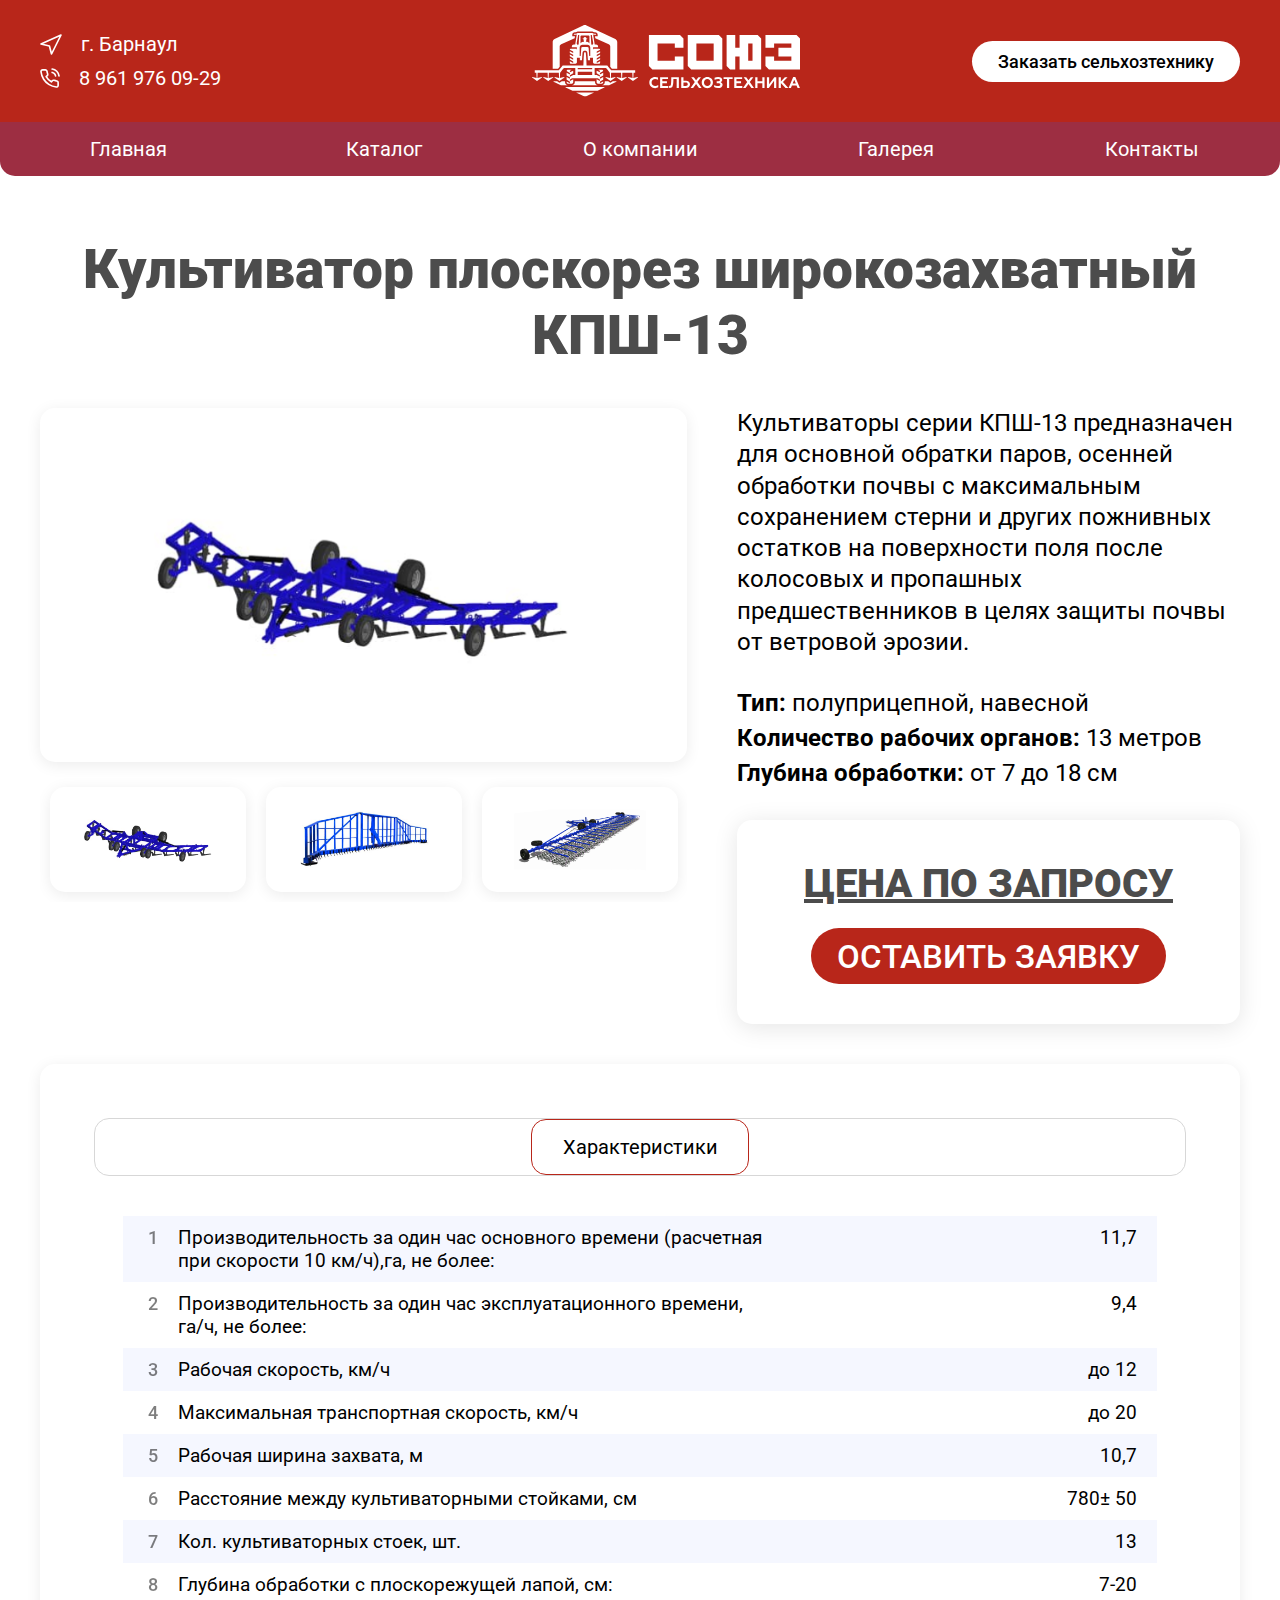
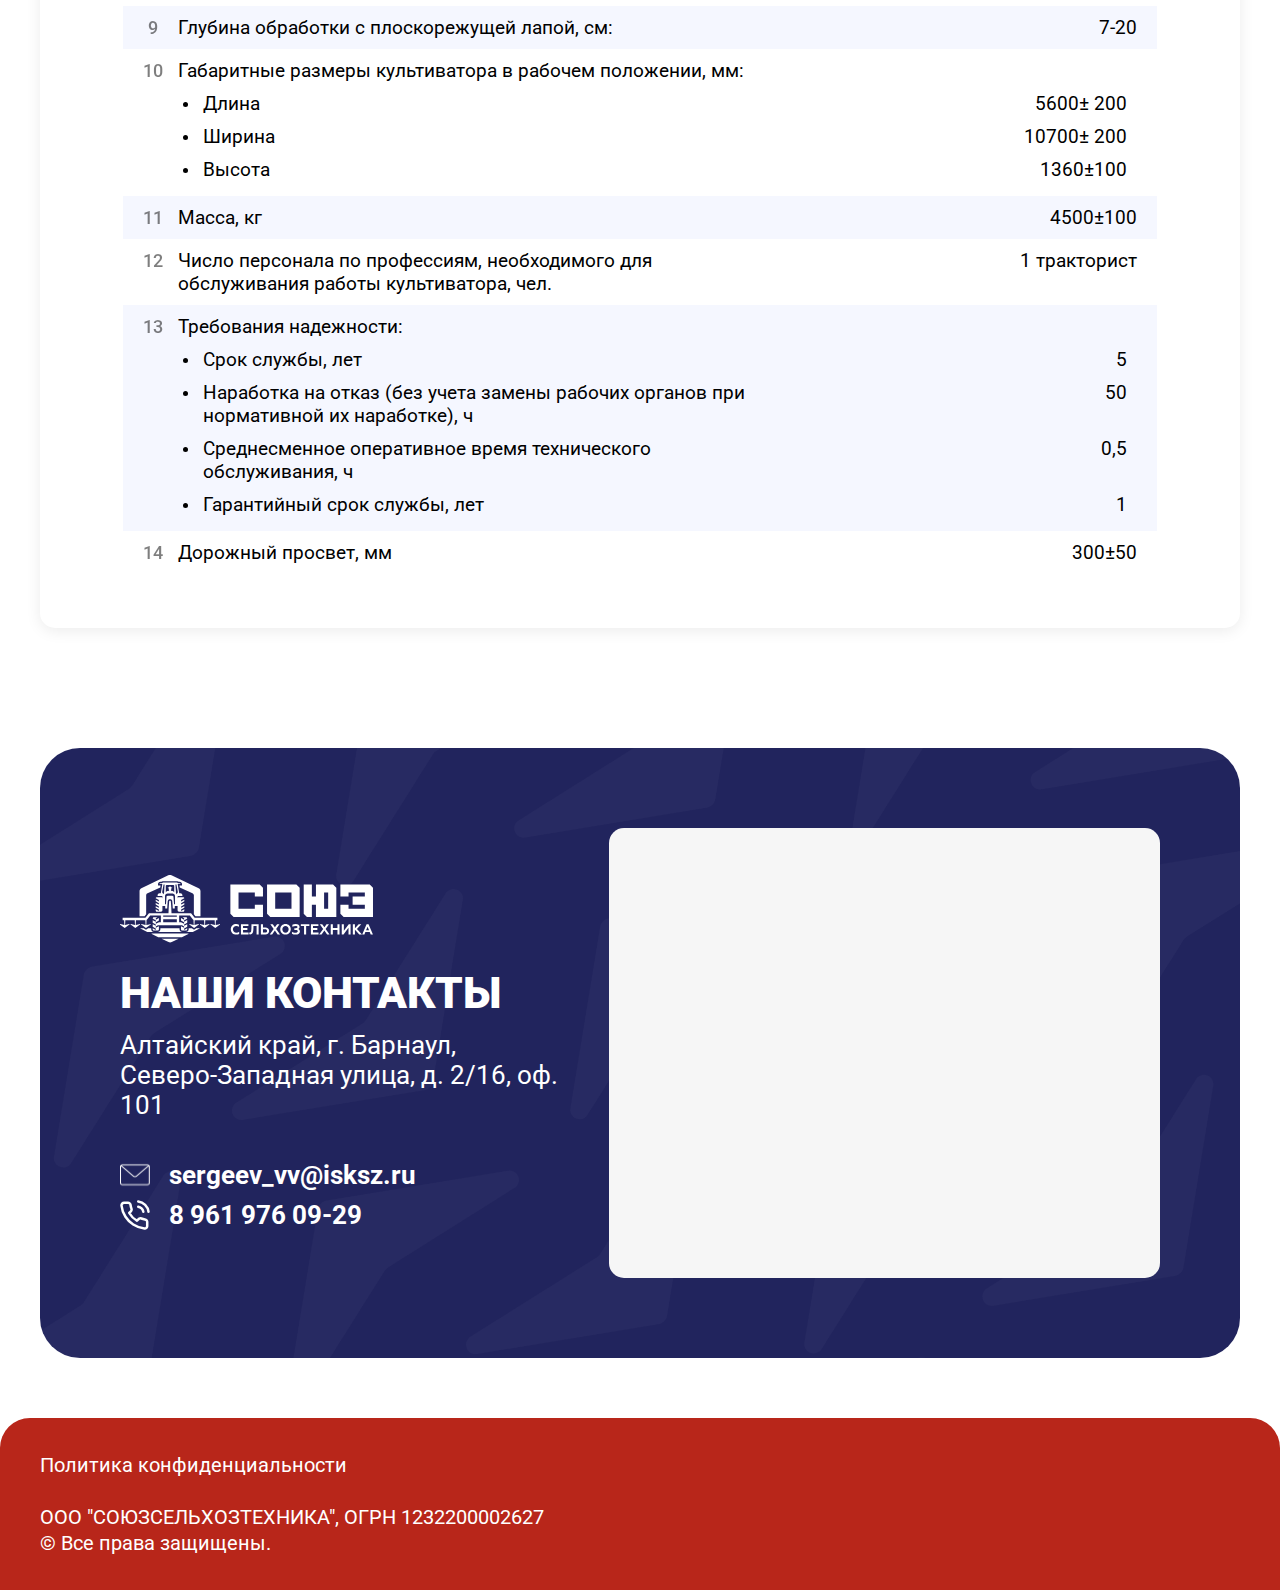
==== commit ceb20639: "social hide" ====
--- a/card.html
+++ b/card.html
@@ -5,7 +5,7 @@
     <meta charset="UTF-8">
     <meta name="viewport" content="width=device-width, initial-scale=1.0">
     <title>СОЮЗ "Союзсельхозтехника"</title>
-    <meta name="theme-color" content="$prime">
+    <meta name="theme-color" content="#0F17BB">
     <!-- <link rel="shortcut icon" href="favicon.ico" type="image/x-icon"> -->
     <link
         href="https://fonts.googleapis.com/css2?family=Roboto:ital,wght@0,100;0,300;0,400;0,500;0,700;0,900;1,100;1,300;1,400;1,500;1,700;1,900&display=swap"
@@ -242,10 +242,10 @@
                 ОГРН 1232200002627 <br>
                 © Все права защищены.
             </p>
-            <div class="soc fx-ac">
+            <!-- <div class="soc fx-ac">
                 <a href="#" target="_blank"><img src="img/telegram.svg" alt="i" loading="lazy"></a>
                 <a href="#" target="_blank"><img src="img/VK.svg" alt="i" loading="lazy"></a>
-            </div>
+            </div> -->
         </div>
     </footer>
 
